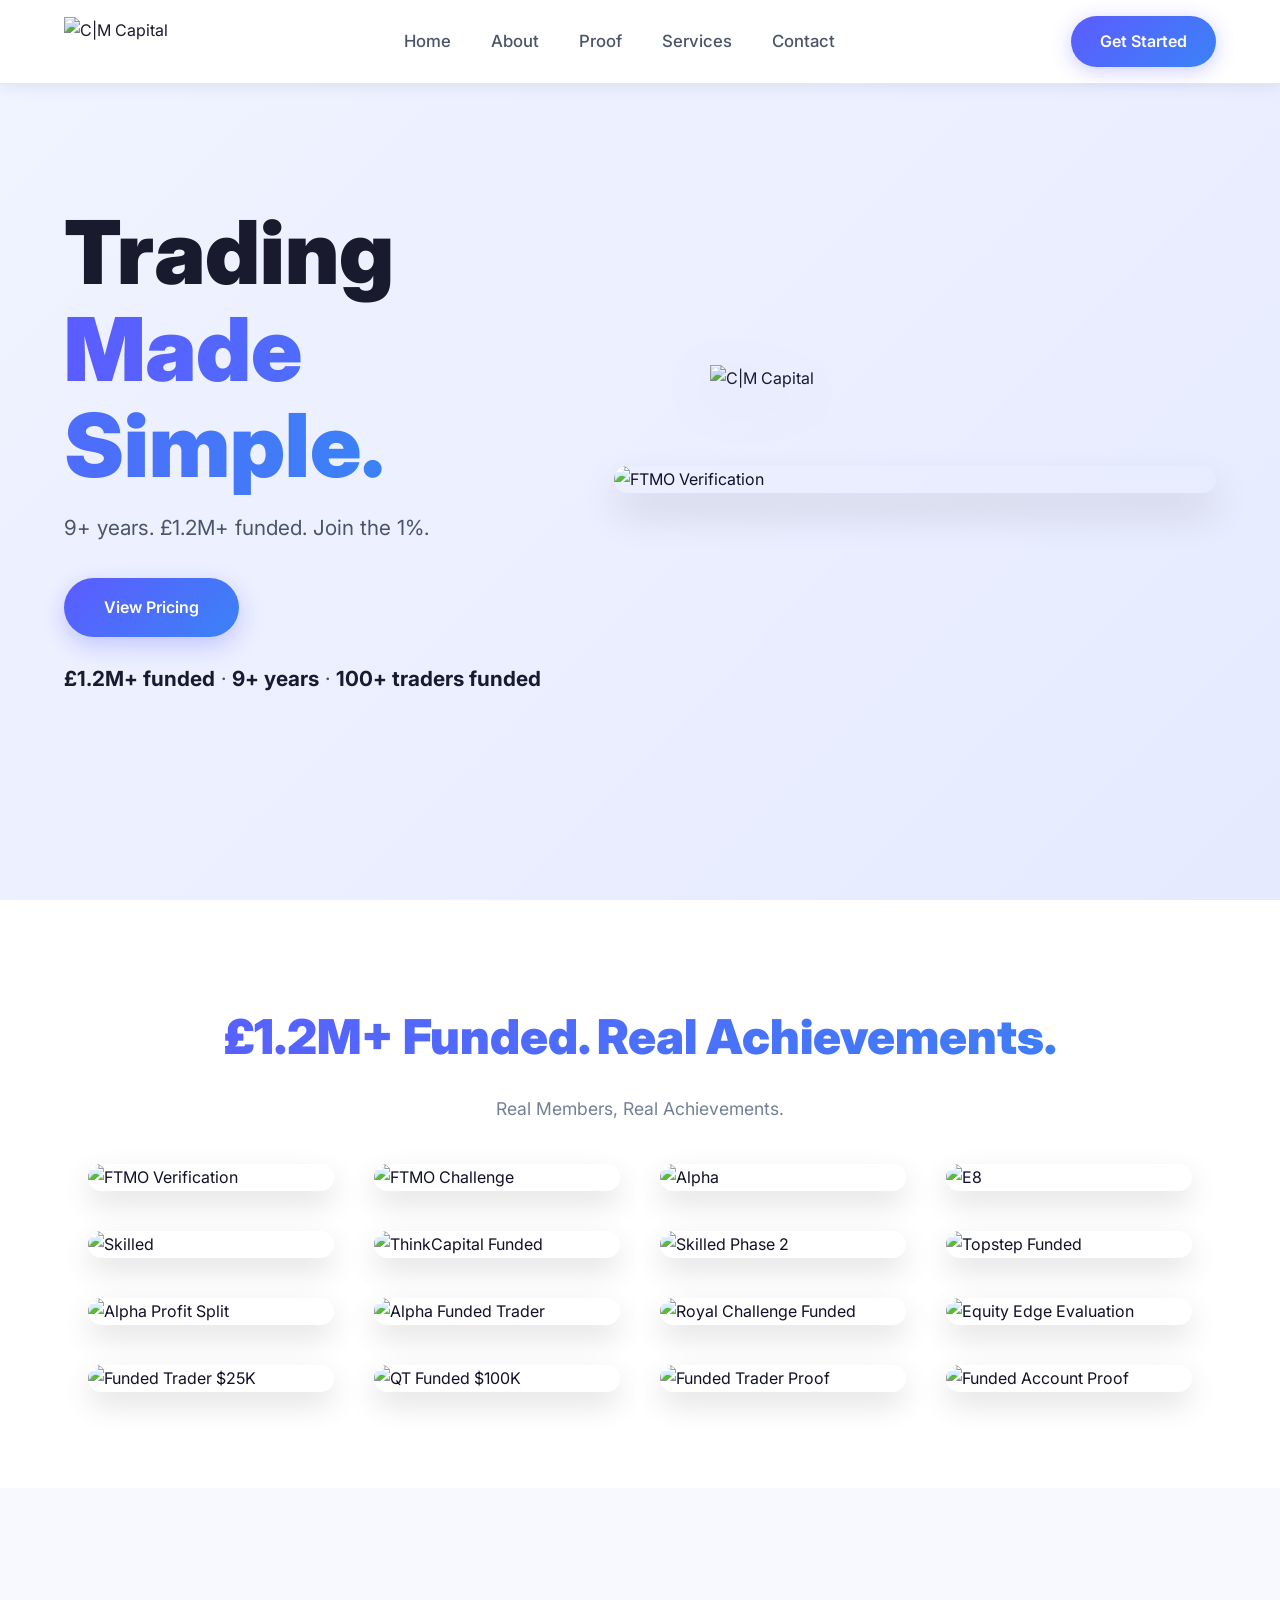
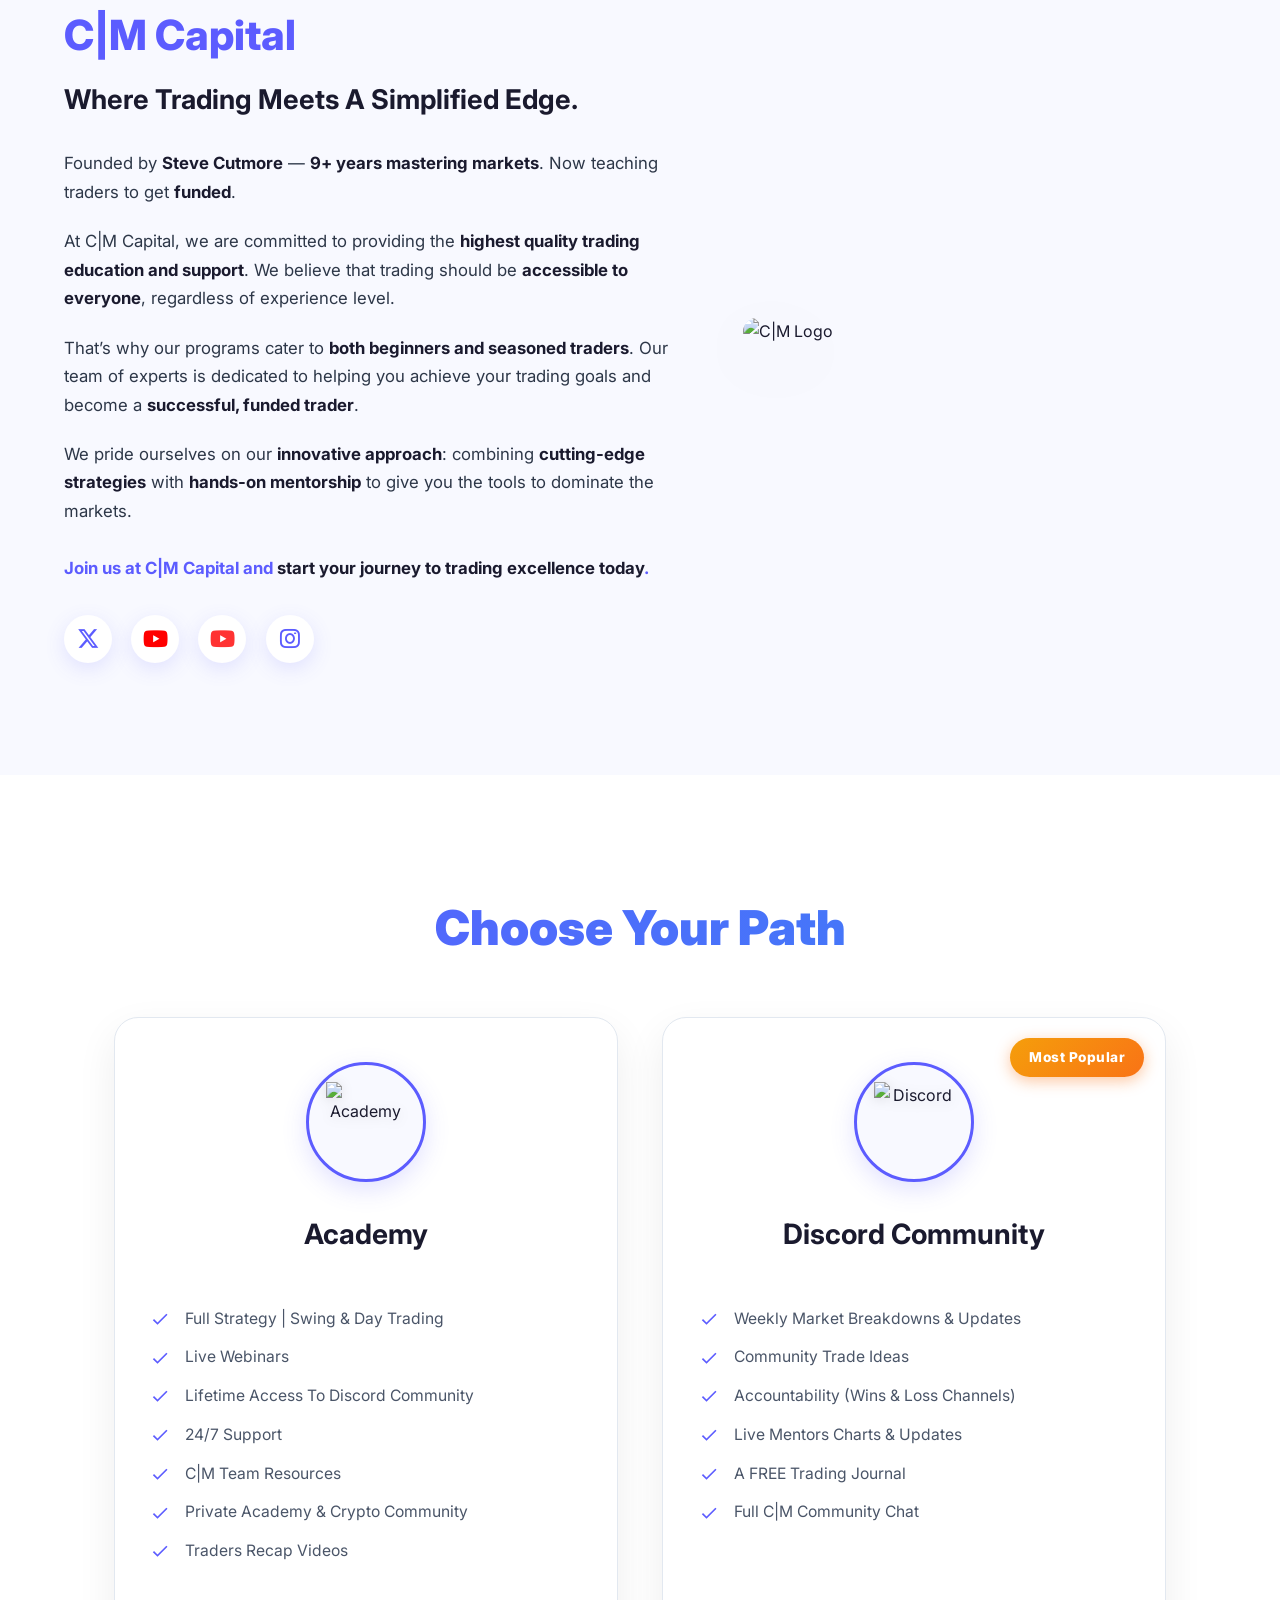
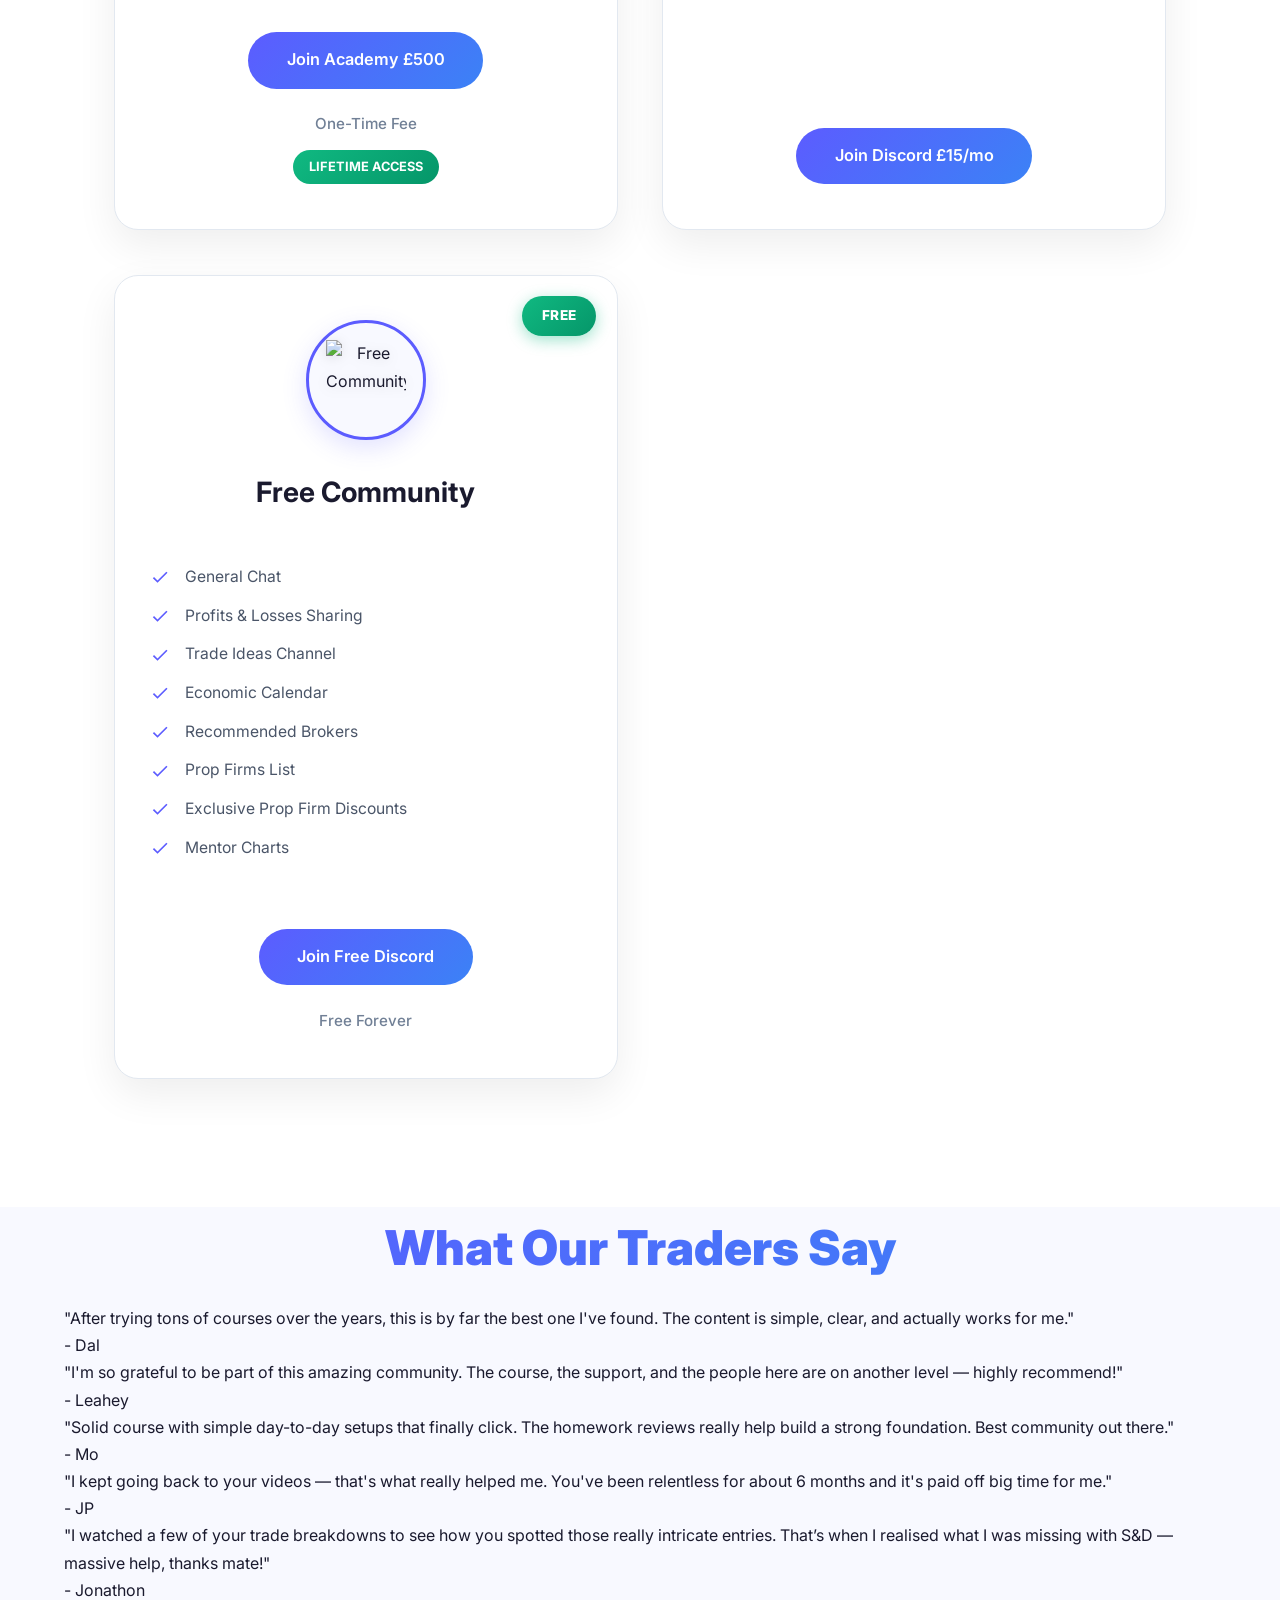
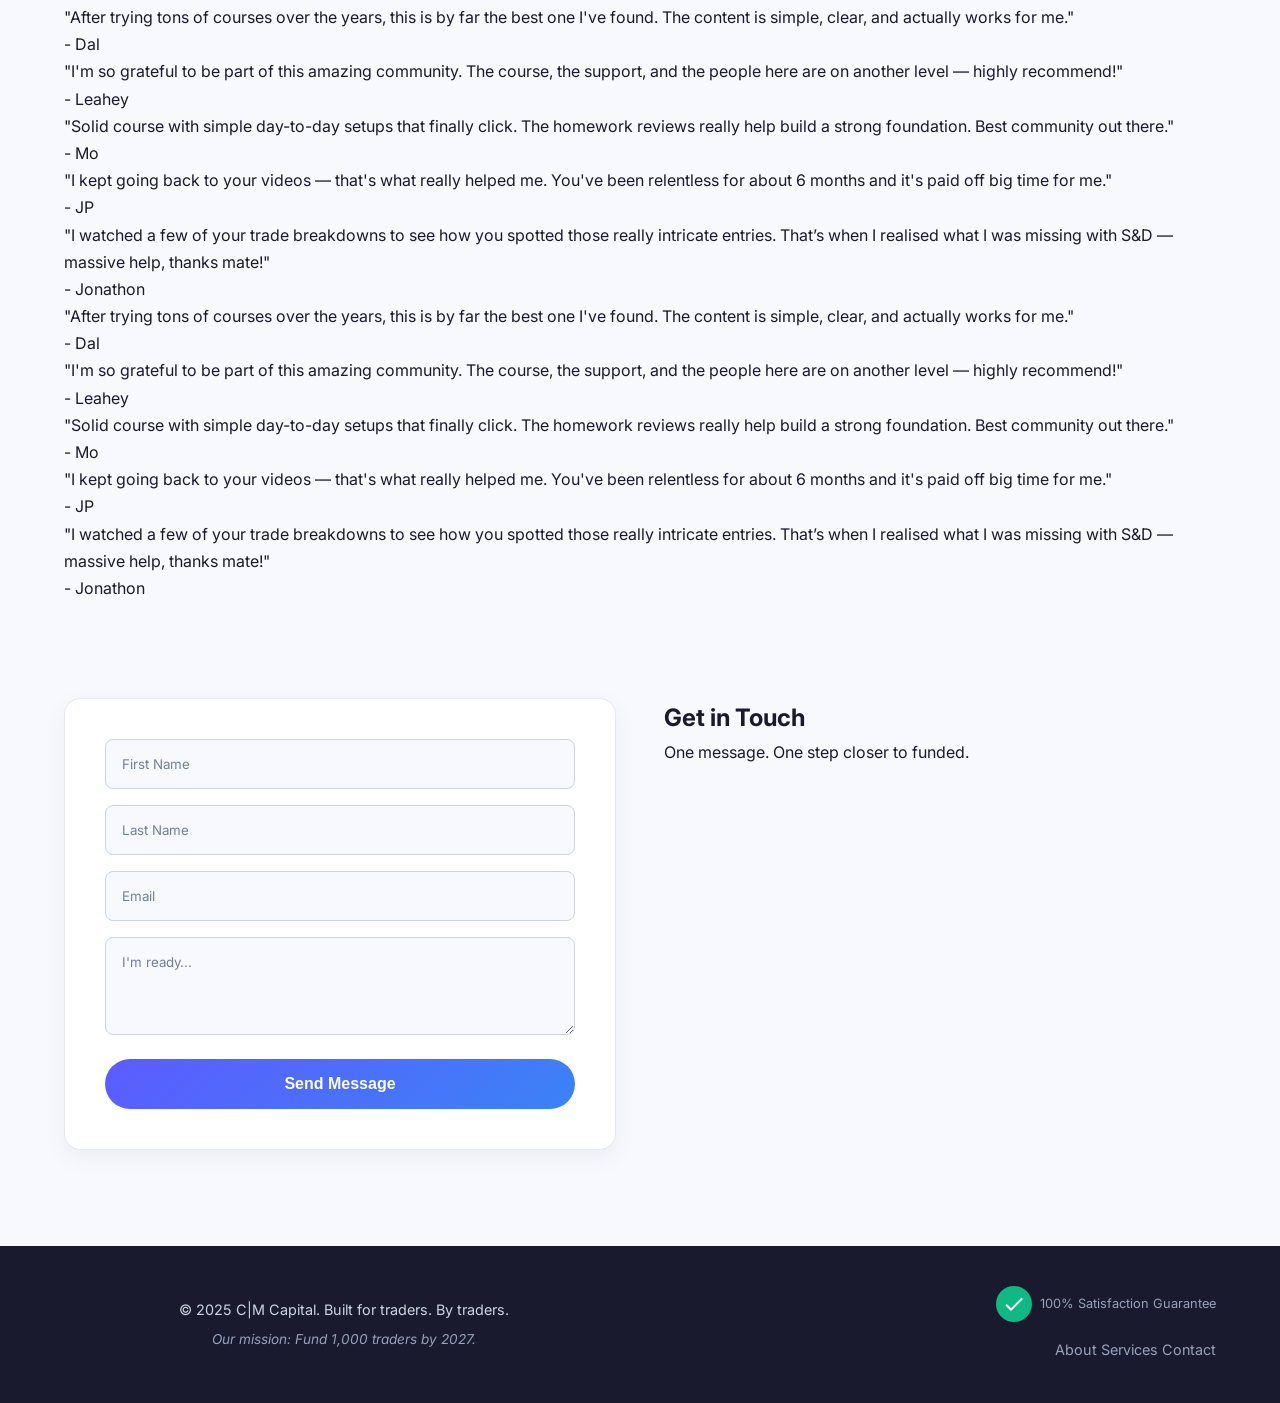
==== index.html @ 1adde572 "Refactor HTML comments and structure" ====
<!DOCTYPE html>
<html lang="en">
<head>
  <meta charset="UTF-8" />
  <meta name="viewport" content="width=device-width, initial-scale=1.0"/>
  <title>C|M Capital - Trading Made Simple</title>
  <meta name="description" content="£1.2M+ funded. 9+ years mastery. Join the 1%." />
  <!-- Open Graph -->
  <meta property="og:title" content="C|M Capital - Trading Made Simple" />
  <meta property="og:description" content="Live mentorship. Funded accounts. Real results." />
  <meta property="og:image" content="https://static.wixstatic.com/media/12b4e4_751fdc05f7714161b93ce2700e6ad4f7~mv2.png" />
  <meta property="og:url" content="https://cmcapital.co" />
  <!-- Favicon -->
  <link rel="icon" href="https://static.wixstatic.com/media/12b4e4_d2273b99836642ce99d73f5ccbe21df5~mv2.png" />
  <!-- Fonts -->
  <link href="https://fonts.googleapis.com/css2?family=Inter:wght@300;400;500;600;700;800;900&display=swap" rel="stylesheet">
  <!-- Font Awesome -->
  <link rel="stylesheet" href="https://cdnjs.cloudflare.com/ajax/libs/font-awesome/6.5.0/css/all.min.css" crossorigin="anonymous" referrerpolicy="no-referrer" />
  <!-- Lightbox -->
  <link href="https://cdnjs.cloudflare.com/ajax/libs/lightbox2/2.11.4/css/lightbox.min.css" rel="stylesheet">
  <!-- CSS -->
  <link rel="stylesheet" href="style.css">
  <!-- jQuery for Lightbox -->
  <script src="https://cdnjs.cloudflare.com/ajax/libs/jquery/3.7.1/jquery.min.js"></script>
</head>
<body>

  <!-- NAVBAR -->
  <nav class="navbar">
    <div class="container nav-content">
      <div class="logo">
        <img src="https://static.wixstatic.com/media/12b4e4_d2273b99836642ce99d73f5ccbe21df5~mv2.png" alt="C|M Capital" class="logo-img">
      </div>
      <ul class="nav-links">
        <li><a href="#hero">Home</a></li>
        <li><a href="#about">About</a></li>
        <li><a href="#proof">Proof</a></li>
        <li><a href="#services">Services</a></li>
        <li><a href="#contact">Contact</a></li>
      </ul>
      <a href="#services" class="nav-btn">Get Started</a>
    </div>
  </nav>

  <!-- HERO -->
  <section id="hero" class="hero">
    <div class="container hero-grid">
      <div class="hero-left">
        <h1>Trading <span class="gradient-text">Made Simple.</span></h1>
        <p>9+ years. £1.2M+ funded. Join the 1%.</p>
        <a href="#services" class="btn-primary">View Pricing</a>
        <div class="hero-trust">
          <p><strong>£1.2M+ funded</strong> · <strong>9+ years</strong> · <strong>100+ traders funded</strong></p>
        </div>
      </div>
      <div class="hero-right">
        <div class="hero-cert">
          <img src="https://static.wixstatic.com/media/12b4e4_e1417896304c4956a970305b742f949b~mv2.jpg" alt="FTMO Verification">
        </div>
        <div class="hero-logo">
          <img src="https://static.wixstatic.com/media/12b4e4_44670c0340fc4a799f0ab789c70c0625~mv2.png" alt="C|M Capital">
        </div>
      </div>
    </div>
  </section>

  <!-- PROOF -->
  <section id="proof" class="proof">
    <div class="container">
      <h2 class="section-title">£1.2M+ Funded. Real Achievements.</h2>
      <p class="proof-subtitle">Real Members, Real Achievements.</p>
      <div class="certificates-grid">
        <div class="cert-card" data-lightbox="proof">
          <img src="https://static.wixstatic.com/media/12b4e4_e1417896304c4956a970305b742f949b~mv2.jpg" alt="FTMO Verification">
          <div class="cert-glow"></div>
        </div>
        <div class="cert-card" data-lightbox="proof">
          <img src="https://static.wixstatic.com/media/12b4e4_af89cdf33e094489925b03c1c34840d3~mv2.jpg" alt="FTMO Challenge">
          <div class="cert-glow"></div>
        </div>
        <div class="cert-card" data-lightbox="proof">
          <img src="https://static.wixstatic.com/media/12b4e4_b491c14f92e9499aa1f7ddf13540d034~mv2.png" alt="Alpha">
          <div class="cert-glow"></div>
        </div>
        <div class="cert-card" data-lightbox="proof">
          <img src="https://static.wixstatic.com/media/12b4e4_dbfcf0c37f68417fbc602f39824dcedd~mv2.png" alt="E8">
          <div class="cert-glow"></div>
        </div>
        <div class="cert-card" data-lightbox="proof">
          <img src="https://static.wixstatic.com/media/12b4e4_911b5778fcf64243b6e887a0fd3acbe9~mv2.jpg" alt="Skilled">
          <div class="cert-glow"></div>
        </div>
        <div class="cert-card" data-lightbox="proof">
          <img src="https://static.wixstatic.com/media/12b4e4_2cb5f54d4d69474cb97d117338f6e626~mv2.jpg" alt="ThinkCapital Funded">
          <div class="cert-glow"></div>
        </div>
        <div class="cert-card" data-lightbox="proof">
          <img src="https://static.wixstatic.com/media/12b4e4_65e0b459e53a41cd99a634537b96ced6~mv2.png" alt="Skilled Phase 2">
          <div class="cert-glow"></div>
        </div>
        <div class="cert-card" data-lightbox="proof">
          <img src="https://static.wixstatic.com/media/12b4e4_06692466dd7548918edb45f351cd4873~mv2.jpg" alt="Topstep Funded">
          <div class="cert-glow"></div>
        </div>
        <div class="cert-card" data-lightbox="proof">
          <img src="https://static.wixstatic.com/media/12b4e4_3f2abed88b6144588541aa51b0d57181~mv2.jpg" alt="Alpha Profit Split">
          <div class="cert-glow"></div>
        </div>
        <div class="cert-card" data-lightbox="proof">
          <img src="https://static.wixstatic.com/media/12b4e4_bcabf772ca8643dc823edd0024297e35~mv2.jpg" alt="Alpha Funded Trader">
          <div class="cert-glow"></div>
        </div>
        <div class="cert-card" data-lightbox="proof">
          <img src="https://static.wixstatic.com/media/12b4e4_582b4f75664f4051b3f0eda8b9ce3d25~mv2.jpg" alt="Royal Challenge Funded">
          <div class="cert-glow"></div>
        </div>
        <div class="cert-card" data-lightbox="proof">
          <img src="https://static.wixstatic.com/media/12b4e4_2be69b20c9bc46779ba161b82480376c~mv2.jpg" alt="Equity Edge Evaluation">
          <div class="cert-glow"></div>
        </div>
        <div class="cert-card" data-lightbox="proof">
          <img src="https://static.wixstatic.com/media/12b4e4_3b68e37e5990472d8f9543b2bd538611~mv2.jpg" alt="Funded Trader $25K">
          <div class="cert-glow"></div>
        </div>
        <div class="cert-card" data-lightbox="proof">
          <img src="https://static.wixstatic.com/media/12b4e4_d21b482038c84461b9a18f4f8c573eab~mv2.png" alt="QT Funded $100K">
          <div class="cert-glow"></div>
        </div>
        <div class="cert-card" data-lightbox="proof">
          <img src="https://static.wixstatic.com/media/12b4e4_6346a190fcfa47949b066a9511353f56~mv2.jpg" alt="Funded Trader Proof">
          <div class="cert-glow"></div>
        </div>
        <div class="cert-card" data-lightbox="proof">
          <img src="https://static.wixstatic.com/media/12b4e4_2991ce1c50b240f79df9163320932eb6~mv2.jpg" alt="Funded Account Proof">
          <div class="cert-glow"></div>
        </div>
      </div>
    </div>
  </section>

  <!-- ABOUT -->
  <section id="about" class="about">
    <div class="container about-grid">
      <div class="about-text">
        <h3>C|M Capital</h3>
        <h4>Where Trading Meets A Simplified Edge.</h4>
        <p>Founded by <strong>Steve Cutmore</strong> — <strong>9+ years mastering markets</strong>. Now teaching traders to get <strong>funded</strong>.</p>
        <p>At C|M Capital, we are committed to providing the <strong>highest quality trading education and support</strong>. We believe that trading should be <strong>accessible to everyone</strong>, regardless of experience level.</p>
        <p>That’s why our programs cater to <strong>both beginners and seasoned traders</strong>. Our team of experts is dedicated to helping you achieve your trading goals and become a <strong>successful, funded trader</strong>.</p>
        <p>We pride ourselves on our <strong>innovative approach</strong>: combining <strong>cutting-edge strategies</strong> with <strong>hands-on mentorship</strong> to give you the tools to dominate the markets.</p>
        <p class="about-cta">Join us at C|M Capital and <strong>start your journey to trading excellence today</strong>.</p>
        <div class="social-icons">
          <a href="https://x.com/LordCutmore" target="_blank" aria-label="X (Twitter)" class="social-link">
            <i class="fab fa-x-twitter"></i>
          </a>
          <a href="https://www.youtube.com/@CMCapitalSteve" target="_blank" aria-label="YouTube - C|M Capital" class="social-link">
            <i class="fab fa-youtube"></i>
          </a>
          <a href="https://www.youtube.com/@SteveCutmore" target="_blank" aria-label="YouTube - Steve Cutmore" class="social-link">
            <i class="fab fa-youtube"></i>
          </a>
          <a href="https://www.instagram.com/cm_capital1/" target="_blank" aria-label="Instagram" class="social-link">
            <i class="fab fa-instagram"></i>
          </a>
        </div>
      </div>
      <div class="about-img">
        <img src="https://static.wixstatic.com/media/12b4e4_751fdc05f7714161b93ce2700e6ad4f7~mv2.png" alt="C|M Logo">
      </div>
    </div>
  </section>

  <!-- SERVICES -->
  <section id="services" class="services">
    <div class="container">
      <h2 class="section-title">Choose Your Path</h2>
      <div class="services-grid">

        <!-- ACADEMY -->
        <div class="service-card">
          <div class="card-icon-circle">
            <img src="https://static.wixstatic.com/media/12b4e4_d2369c2d73ae47ee8c82baf05413bcec~mv2.jpg" alt="Academy" class="card-icon-img">
          </div>
          <h3>Academy</h3>
          <ul class="service-list">
            <li>Full Strategy | Swing & Day Trading</li>
            <li>Live Webinars</li>
            <li>Lifetime Access To Discord Community</li>
            <li>24/7 Support</li>
            <li>C|M Team Resources</li>
            <li>Private Academy & Crypto Community</li>
            <li>Traders Recap Videos</li>
          </ul>
          <a href="https://whop.com/checkout/1wsZYxfIgPrjokoErn-uOrv-uCW8-36NF-6nrLn2j141j3/" class="btn-card" target="_blank">Join Academy £500</a>
          <div class="price-box">
            <p class="price-sub">One-Time Fee</p>
          </div>
          <span class="lifetime-badge">LIFETIME ACCESS</span>
        </div>

        <!-- PAID DISCORD -->
        <div class="service-card best-seller">
          <div class="card-icon-circle">
            <img src="https://static.wixstatic.com/media/12b4e4_b20c8b9b5b5c4fd4a138de349d25d3da~mv2.png" alt="Discord" class="card-icon-img">
          </div>
          <span class="badge">Most Popular</span>
          <h3>Discord Community</h3>
          <ul class="service-list">
            <li>Weekly Market Breakdowns & Updates</li>
            <li>Community Trade Ideas</li>
            <li>Accountability (Wins & Loss Channels)</li>
            <li>Live Mentors Charts & Updates</li>
            <li>A FREE Trading Journal</li>
            <li>Full C|M Community Chat</li>
          </ul>
          <a href="https://whop.com/checkout/43GmjGqvayAFPvfwd3-3GAn-VuZX-NSmD-OVthFl03P5vk/" class="btn-card" target="_blank">Join Discord £15/mo</a>
        </div>

        <!-- FREE COMMUNITY -->
        <div class="service-card">
          <span class="badge" style="background: linear-gradient(135deg, #10b981, #059669); box-shadow: 0 4px 15px rgba(16, 185, 129, 0.4);">FREE</span>
          <div class="card-icon-circle">
            <img src="https://static.wixstatic.com/media/12b4e4_b20c8b9b5b5c4fd4a138de349d25d3da~mv2.png" alt="Free Community" class="card-icon-img">
          </div>
          <h3>Free Community</h3>
          <ul class="service-list">
            <li>General Chat</li>
            <li>Profits & Losses Sharing</li>
            <li>Trade Ideas Channel</li>
            <li>Economic Calendar</li>
            <li>Recommended Brokers</li>
            <li>Prop Firms List</li>
            <li>Exclusive Prop Firm Discounts</li>
            <li>Mentor Charts</li>
          </ul>
          <a href="https://whop.com/c-m-capital/c-m-free-community-discord/" class="btn-card" target="_blank">Join Free Discord</a>
          <div class="price-box">
            <p class="price-sub">Free Forever</p>
          </div>
        </div>

      </div>
    </div>
  </section>

  <!-- REVIEWS SLIDER -->
  <section id="reviews" class="reviews">
    <div class="container">
      <h2 class="section-title">What Our Traders Say</h2>
      <div class="reviews-slider">

        <!-- Review 1 - Dal -->
        <div class="review-card">
          <div class="review-text">
            "After trying tons of courses over the years, this is by far the best one I've found. The content is simple, clear, and actually works for me."
          </div>
          <div class="review-author">- Dal</div>
        </div>
        <!-- Review 2 - Leahey -->
        <div class="review-card">
          <div class="review-text">
            "I'm so grateful to be part of this amazing community. The course, the support, and the people here are on another level — highly recommend!"
          </div>
          <div class="review-author">- Leahey</div>
        </div>
        <!-- Review 3 - Mo -->
        <div class="review-card">
          <div class="review-text">
            "Solid course with simple day-to-day setups that finally click. The homework reviews really help build a strong foundation. Best community out there."
          </div>
          <div class="review-author">- Mo</div>
        </div>

        <!-- Review 4 - JP -->
        <div class="review-card">
          <div class="review-text">
            "I kept going back to your videos — that's what really helped me. You've been relentless for about 6 months and it's paid off big time for me."
          </div>
          <div class="review-author">- JP</div>
        </div>

        <!-- Review 5 - Jonathon -->
        <div class="review-card">
          <div class="review-text">
            "I watched a few of your trade breakdowns to see how you spotted those really intricate entries. That’s when I realised what I was missing with S&D — massive help, thanks mate!"
          </div>
          <div class="review-author">- Jonathon</div>
        </div>

        <!-- === Duplicates (3 full sets for seamless loop) === -->

        <!-- Set 2 -->
        <div class="review-card">
          <div class="review-text">
            "After trying tons of courses over the years, this is by far the best one I've found. The content is simple, clear, and actually works for me."
          </div>
          <div class="review-author">- Dal</div>
        </div>
        <div class="review-card">
          <div class="review-text">
            "I'm so grateful to be part of this amazing community. The course, the support, and the people here are on another level — highly recommend!"
          </div>
          <div class="review-author">- Leahey</div>
        </div>
        <div class="review-card">
          <div class="review-text">
            "Solid course with simple day-to-day setups that finally click. The homework reviews really help build a strong foundation. Best community out there."
          </div>
          <div class="review-author">- Mo</div>
        </div>
        <div class="review-card">
          <div class="review-text">
            "I kept going back to your videos — that's what really helped me. You've been relentless for about 6 months and it's paid off big time for me."
          </div>
          <div class="review-author">- JP</div>
        </div>
        <div class="review-card">
          <div class="review-text">
            "I watched a few of your trade breakdowns to see how you spotted those really intricate entries. That’s when I realised what I was missing with S&D — massive help, thanks mate!"
          </div>
          <div class="review-author">- Jonathon</div>
        </div>

        <!-- Set 3 -->
        <div class="review-card">
          <div class="review-text">
            "After trying tons of courses over the years, this is by far the best one I've found. The content is simple, clear, and actually works for me."
          </div>
          <div class="review-author">- Dal</div>
        </div>
        <div class="review-card">
          <div class="review-text">
            "I'm so grateful to be part of this amazing community. The course, the support, and the people here are on another level — highly recommend!"
          </div>
          <div class="review-author">- Leahey</div>
        </div>
        <div class="review-card">
          <div class="review-text">
            "Solid course with simple day-to-day setups that finally click. The homework reviews really help build a strong foundation. Best community out there."
          </div>
          <div class="review-author">- Mo</div>
        </div>
        <div class="review-card">
          <div class="review-text">
            "I kept going back to your videos — that's what really helped me. You've been relentless for about 6 months and it's paid off big time for me."
          </div>
          <div class="review-author">- JP</div>
        </div>
        <div class="review-card">
          <div class="review-text">
            "I watched a few of your trade breakdowns to see how you spotted those really intricate entries. That’s when I realised what I was missing with S&D — massive help, thanks mate!"
          </div>
          <div class="review-author">- Jonathon</div>
        </div>

      </div>
    </div>
  </section>

  <!-- CONTACT -->
  <section id="contact" class="contact">
    <div class="container contact-grid">
      <form class="contact-form" action="https://formspree.io/f/mgvpndok" method="POST">
        <input type="text" name="first_name" placeholder="First Name" required>
        <input type="text" name="last_name" placeholder="Last Name" required>
        <input type="email" name="email" placeholder="Email" required>
        <input type="hidden" name="_subject" value="New Contact Form Submission">
        <input type="hidden" name="_next" value="#contact">
        <textarea name="message" rows="4" placeholder="I'm ready..." required></textarea>
        <button type="submit" class="btn-submit">Send Message</button>
      </form>
      <div class="form-success" id="form-success" style="display: none;">
        <p>Message Sent! We’ll reply within 24 hours.</p>
      </div>
      <div class="contact-text">
        <h2>Get in Touch</h2>
        <p>One message. One step closer to funded.</p>
      </div>
    </div>
  </section>

  <footer>
    <div class="container footer-grid">
      <div class="footer-left">
        <p>© 2025 C|M Capital. Built for traders. By traders.</p>
        <p class="mission">Our mission: Fund 1,000 traders by 2027.</p>
      </div>
      <div class="footer-right">
        <div class="trust-seal">
          <svg width="36" height="36" viewBox="0 0 24 24" fill="none" xmlns="http://www.w3.org/2000/svg" style="border-radius:50%; background:#10b981; padding:6px;">
            <path d="M9 16.17L4.83 12l-1.42 1.41L9 19 21 7l-1.41-1.41z" fill="white"/>
          </svg>
          <span>100% Satisfaction Guarantee</span>
        </div>
        <div class="footer-links">
          <a href="#about">About</a>
          <a href="#services">Services</a>
          <a href="#contact">Contact</a>
        </div>
      </div>
    </div>
  </footer>

  <!-- JS -->
  <script src="https://cdnjs.cloudflare.com/ajax/libs/lightbox2/2.11.4/js/lightbox.min.js"></script>
  <script src="script.js"></script>
</body>
</html>
---- style.css ----
/* === RESET & BASE === */
*, *::before, *::after { margin: 0; padding: 0; box-sizing: border-box; }
body {
  font-family: 'Inter', sans-serif;
  background: #f8f9ff;
  color: #1a1a2e;
  line-height: 1.7;
  overflow-x: hidden;
}
img { max-width: 100%; display: block; }
a { text-decoration: none; }
.container { max-width: 1200px; margin: 0 auto; padding: 0 1.5rem; }
/* === NAVBAR === */
.navbar {
  position: fixed;
  top: 0; left: 0; right: 0;
  background: white;
  z-index: 1000;
  padding: 1rem 0;
  box-shadow: 0 2px 15px rgba(0,0,0,0.08);
  border-bottom: 1px solid #e2e8f0;
}
.nav-content {
  display: flex; align-items: center; justify-content: space-between;
}
.logo-img { height: 50px; }
.nav-links {
  display: flex; gap: 2.5rem; list-style: none;
}
.nav-links a {
  color: #4a5568; font-weight: 500; font-size: 1.05rem;
  position: relative; transition: color 0.3s;
}
.nav-links a::after {
  content: ''; position: absolute; bottom: -6px; left: 0;
  width: 0; height: 2px; background: #5c5cff; transition: width 0.3s;
}
.nav-links a:hover { color: #5c5cff; }
.nav-links a:hover::after { width: 100%; }
.nav-btn {
  background: linear-gradient(135deg, #5c5cff, #3b82f6);
  color: white; padding: 0.75rem 1.8rem;
  border-radius: 50px; font-weight: 600; font-size: 1rem;
  transition: all 0.3s; box-shadow: 0 4px 20px rgba(92, 92, 255, 0.3);
}
.nav-btn:hover { transform: translateY(-2px); box-shadow: 0 8px 25px rgba(92, 92, 255, 0.5); }
/* === HERO === */
.hero {
  padding: 8rem 0 6rem;
  background: linear-gradient(135deg, #f0f4ff 0%, #e6eaff 100%);
  min-height: 100vh;
  display: flex; align-items: center;
}
.hero-grid {
  display: grid; grid-template-columns: 1fr 1.2fr; gap: 3rem; align-items: center;
}
.hero-left h1 {
  font-size: clamp(3.2rem, 8vw, 5.5rem); font-weight: 900;
  line-height: 1.1; margin-bottom: 1rem;
}
.gradient-text {
  background: linear-gradient(90deg, #5c5cff, #3b82f6);
  -webkit-background-clip: text; -webkit-text-fill-color: transparent;
}
.hero-left p {
  font-size: 1.3rem; margin-bottom: 2rem; color: #4a5568;
}
.btn-primary {
  background: linear-gradient(135deg, #5c5cff, #3b82f6);
  color: white; padding: 1rem 2.5rem;
  border-radius: 50px; font-weight: 600; display: inline-block;
  box-shadow: 0 8px 25px rgba(92, 92, 255, 0.3);
  transition: all 0.3s;
}
.btn-primary:hover { transform: translateY(-3px); box-shadow: 0 12px 30px rgba(92, 92, 255, 0.5); }
.hero-trust {
  margin-top: 1.5rem;
  font-size: 1.05rem;
  color: #4a5568;
}
.hero-trust strong {
  color: #1a1a2e;
  font-weight: 700;
}
.hero-cert {
  position: relative;
  border-radius: 16px; overflow: hidden;
  box-shadow: 0 20px 40px rgba(0,0,0,0.12);
}
.hero-cert img {
  filter: brightness(1.05) contrast(1.1);
}
.hero-logo {
  margin-top: -8rem; margin-left: 6rem;
  filter: drop-shadow(0 15px 30px rgba(0,0,0,0.15));
}
/* === PROOF — FULL CERTIFICATES, NO BORDERS, NO CROPPING === */
.proof {
  padding: 6rem 0;
  background: #ffffff;
}
.section-title {
  font-size: 3rem; font-weight: 900; text-align: center; margin-bottom: 1rem;
  background: linear-gradient(90deg, #5c5cff, #3b82f6);
  -webkit-background-clip: text; -webkit-text-fill-color: transparent;
}
.proof-subtitle {
  text-align: center; margin-bottom: 2.5rem; color: #718096; font-size: 1.1rem;
}
.certificates-grid {
  display: grid;
  grid-template-columns: repeat(auto-fit, minmax(260px, 1fr));
  gap: 2.5rem;
  max-width: 1300px;
  margin: 0 auto;
  padding: 0 1.5rem;
}
.cert-card {
  position: relative;
  overflow: visible;
  transition: transform 0.4s ease;
  border-radius: 0;
  box-shadow: none;
  background: transparent;
  padding: 0;
}
.cert-card img {
  width: 100%;
  height: auto;
  object-fit: contain;
  filter: brightness(1.05) contrast(1.1);
  border-radius: 16px;
  transition: transform 0.4s ease;
  box-shadow: 0 12px 30px rgba(0,0,0,0.12);
}
.cert-glow {
  position: absolute;
  inset: -10px;
  background: radial-gradient(circle at 30% 30%, rgba(92, 92, 255, 0.12), transparent 70%);
  pointer-events: none;
  border-radius: 16px;
  z-index: -1;
  opacity: 0;
  transition: opacity 0.3s;
}
.cert-card:hover .cert-glow {
  opacity: 1;
}
.cert-card:hover img {
  transform: scale(1.06);
}
.cert-card:hover {
  transform: translateY(-6px);
}
/* === ABOUT === */
.about {
  padding: 7rem 0;
  background: #f8f9ff;
}
.about-grid {
  display: grid;
  grid-template-columns: 1.3fr 1fr;
  gap: 4rem;
  align-items: center;
}
.about-text h3 {
  font-size: 2.6rem;
  margin-bottom: 0.4rem;
  color: #5c5cff;
  font-weight: 800;
}
.about-text h4 {
  font-size: 1.7rem;
  color: #1a1a2e;
  margin-bottom: 1.6rem;
  font-weight: 700;
}
.about-text p {
  margin-bottom: 1.3rem;
  color: #2d3748;
  font-size: 1.05rem;
  line-height: 1.7;
}
.about-text p strong {
  color: #1a1a2e;
}
.about-cta {
  font-weight: 700;
  font-size: 1.15rem;
  color: #5c5cff !important;
  margin: 1.8rem 0 2rem;
}
.about-img img {
  filter: drop-shadow(0 20px 40px rgba(0,0,0,0.12));
  border-radius: 20px;
}
/* === SOCIAL ICONS === */
.social-icons {
  display: flex;
  gap: 1.2rem;
  margin-top: 2rem;
  justify-content: flex-start;
  flex-wrap: wrap;
}
.social-link {
  width: 48px;
  height: 48px;
  background: white;
  border-radius: 50%;
  display: flex;
  align-items: center;
  justify-content: center;
  font-size: 1.4rem;
  color: #5c5cff;
  box-shadow: 0 6px 20px rgba(92, 92, 255, 0.15);
  transition: all 0.3s ease;
}
.social-link:hover {
  transform: translateY(-4px);
  box-shadow: 0 12px 25px rgba(92, 92, 255, 0.25);
  background: #5c5cff;
  color: white !important;
}
.social-link i {
  pointer-events: none;
}
.social-link[aria-label*="C|M Capital"] {
  color: #ff0000;
}
.social-link[aria-label*="Steve Cutmore"] {
  color: #ff3333;
}
.social-link[aria-label*="C|M Capital"]:hover,
.social-link[aria-label*="Steve Cutmore"]:hover {
  background: #ff0000;
  color: white;
}
/* === SERVICES === */
.services {
  padding: 7rem 0 8rem;
  background: #ffffff;
  text-align: center;
}
.services .section-title {
  font-size: 3rem;
  font-weight: 900;
  margin-bottom: 3rem;
  background: linear-gradient(90deg, #5c5cff, #3b82f6);
  -webkit-background-clip: text;
  -webkit-text-fill-color: transparent;
}
.services-grid {
  display: grid;
  grid-template-columns: repeat(auto-fit, minmax(340px, 1fr));
  gap: 2.8rem;
  max-width: 1100px;
  margin: 0 auto;
  padding: 0 1.5rem;
}
.service-card {
  background: white;
  padding: 2.8rem 2.2rem;
  border-radius: 24px;
  box-shadow: 0 15px 40px rgba(0,0,0,0.07);
  transition: all 0.4s ease;
  border: 1px solid #e2e8f0;
  position: relative;
  display: flex;
  flex-direction: column;
  justify-content: space-between;
}
.service-card:hover {
  transform: translateY(-12px);
  box-shadow: 0 25px 60px rgba(92, 92, 255, 0.18);
  border-color: #5c5cff;
}
/* === BIGGER ICONS === */
.card-icon-circle {
  width: 120px;
  height: 120px;
  background: #f8f9ff;
  border-radius: 50%;
  display: flex;
  align-items: center;
  justify-content: center;
  margin: 0 auto 1.8rem;
  box-shadow: 0 8px 25px rgba(92, 92, 255, 0.18);
  border: 3px solid #5c5cff;
}
.card-icon-img {
  width: 80px;
  height: 80px;
  object-fit: contain;
  filter: drop-shadow(0 2px 6px rgba(0,0,0,0.1));
}
.service-card h3 {
  font-size: 1.75rem;
  margin: 0 0 1.4rem;
  color: #1a1a2e;
  font-weight: 700;
}
.service-list {
  list-style: none;
  text-align: left;
  margin: 1.6rem 0;
  padding: 0;
  flex-grow: 1;
}
.service-list li {
  font-size: 0.98rem;
  color: #4a5568;
  margin-bottom: 0.9rem;
  padding-left: 2.2rem;
  position: relative;
  line-height: 1.55;
}
.service-list li::before {
  content: '';
  position: absolute;
  left: 0;
  top: 0.15rem;
  width: 20px;
  height: 20px;
  background: url("data:image/svg+xml,%3Csvg xmlns='http://www.w3.org/2000/svg' viewBox='0 0 24 24' fill='%235c5cff'%3E%3Cpath d='M9 16.17L4.83 12l-1.42 1.41L9 19 21 7l-1.41-1.41z'/%3E%3C/svg%3E") no-repeat center;
  background-size: contain;
}
.btn-card {
  background: linear-gradient(135deg, #5c5cff, #3b82f6);
  color: white;
  padding: 0.9rem 2.4rem;
  border-radius: 50px;
  font-weight: 600;
  display: inline-block;
  margin: 1.8rem auto 0;
  transition: all 0.3s;
  font-size: 1.02rem;
  min-width: 200px;
}
.btn-card:hover {
  transform: translateY(-3px);
  box-shadow: 0 10px 25px rgba(92, 92, 255, 0.4);
}
.price-box {
  margin-top: 1.4rem;
  text-align: center;
}
.price-sub {
  font-size: 0.95rem;
  color: #718096;
  font-weight: 500;
}
.lifetime-badge {
  display: block;
  margin-top: 0.8rem;
  background: linear-gradient(135deg, #10b981, #059669);
  color: white;
  padding: 0.4rem 1rem;
  border-radius: 50px;
  font-size: 0.8rem;
  font-weight: 700;
  text-align: center;
  width: fit-content;
  margin-left: auto;
  margin-right: auto;
}
.badge {
  position: absolute;
  top: 1.3rem;
  right: 1.3rem;
  background: linear-gradient(135deg, #f59e0b, #f97316);
  color: white;
  padding: 0.5rem 1.2rem;
  border-radius: 50px;
  font-size: 0.85rem;
  font-weight: 800;
  letter-spacing: 0.5px;
  box-shadow: 0 4px 15px rgba(249, 115, 22, 0.4);
  animation: pulse 2s infinite;
}
@keyframes pulse {
  0% { transform: scale(1); }
  50% { transform: scale(1.05); }
  100% { transform: scale(1); }
}
/* === CONTACT === */
.contact {
  padding: 6rem 0; background: #f8f9ff;
}
.contact-grid {
  display: grid; grid-template-columns: 1fr 1fr; gap: 3rem;
}
.contact-form {
  background: white; padding: 2.5rem;
  border-radius: 16px; box-shadow: 0 8px 25px rgba(0,0,0,0.05);
  border: 1px solid #e2e8f0;
}
.contact-form input, .contact-form textarea {
  width: 100%; padding: 1rem; background: #f8f9ff;
  border: 1px solid #cbd5e0; border-radius: 8px;
  color: #1a1a2e; margin-bottom: 1rem;
  font-family: 'Inter', sans-serif;
}
.contact-form input::placeholder, .contact-form textarea::placeholder {
  color: #718096;
}
.btn-submit {
  width: 100%; background: linear-gradient(135deg, #5c5cff, #3b82f6);
  color: white; padding: 1rem; border: none; border-radius: 50px;
  font-weight: 600; cursor: pointer; transition: all 0.3s;
  font-size: 1rem;
}
.btn-submit:hover {
  background: linear-gradient(135deg, #3b82f6, #2563eb);
  transform: translateY(-2px);
}
.form-success {
  background: #10b981;
  color: white;
  padding: 1rem;
  border-radius: 12px;
  text-align: center;
  margin-top: 1rem;
  font-weight: 600;
  animation: fadeIn 0.5s;
}
@keyframes fadeIn {
  from { opacity: 0; transform: translateY(-10px); }
  to { opacity: 1; transform: translateY(0); }
}
/* === FOOTER === */
footer {
  background: #1a1a2e; color: #cbd5e1; text-align: center;
  padding: 2.5rem 1rem; font-size: 0.9rem;
}
.footer-grid {
  display: grid;
  grid-template-columns: 1fr 1fr;
  gap: 2rem;
  align-items: center;
}
.footer-left p { margin: 0.4rem 0; }
.mission {
  font-size: 0.85rem;
  color: #94a3b8;
  font-style: italic;
}
.footer-right {
  text-align: right;
}
.trust-seal {
  display: flex;
  align-items: center;
  gap: 0.5rem;
  margin-bottom: 1rem;
  justify-content: flex-end;
}
.trust-seal img {
  width: 36px;
  height: 36px;
  border-radius: 50%;
}
.trust-seal span {
  font-size: 0.8rem;
  color: #94a3b8;
}
.footer-links {
  justify-content: flex-end;
}
.footer-links a {
  color: #94a3b8;
  font-size: 0.9rem;
  transition: color 0.3s;
}
.footer-links a:hover {
  color: white;
}
/* === MOBILE === */
@media (max-width: 992px) {
  .hero-grid, .about-grid, .services-grid, .contact-grid { grid-template-columns: 1fr; }
  .nav-links { display: none; }
  .hero-cert, .hero-logo { transform: none; margin: 1rem 0; }
  .certificates-grid { grid-template-columns: repeat(auto-fit, minmax(140px, 1fr)); gap: 1.8rem; }
  .services-grid { grid-template-columns: 1fr; gap: 2.2rem; padding: 0 1rem; }
  .service-card { padding: 2.4rem 2rem; }
  .about-grid { gap: 2.5rem; }
  .about-text h3 { font-size: 2.2rem; }
  .about-text h4 { font-size: 1.5rem; }
  .footer-grid { grid-template-columns: 1fr; text-align: center; }
  .footer-right { text-align: center; }
  .trust-seal, .footer-links { justify-content: center; }
}
@media (min-width: 1200px) {
  .certificates-grid { grid-template-columns: repeat(4, 1fr); }
}
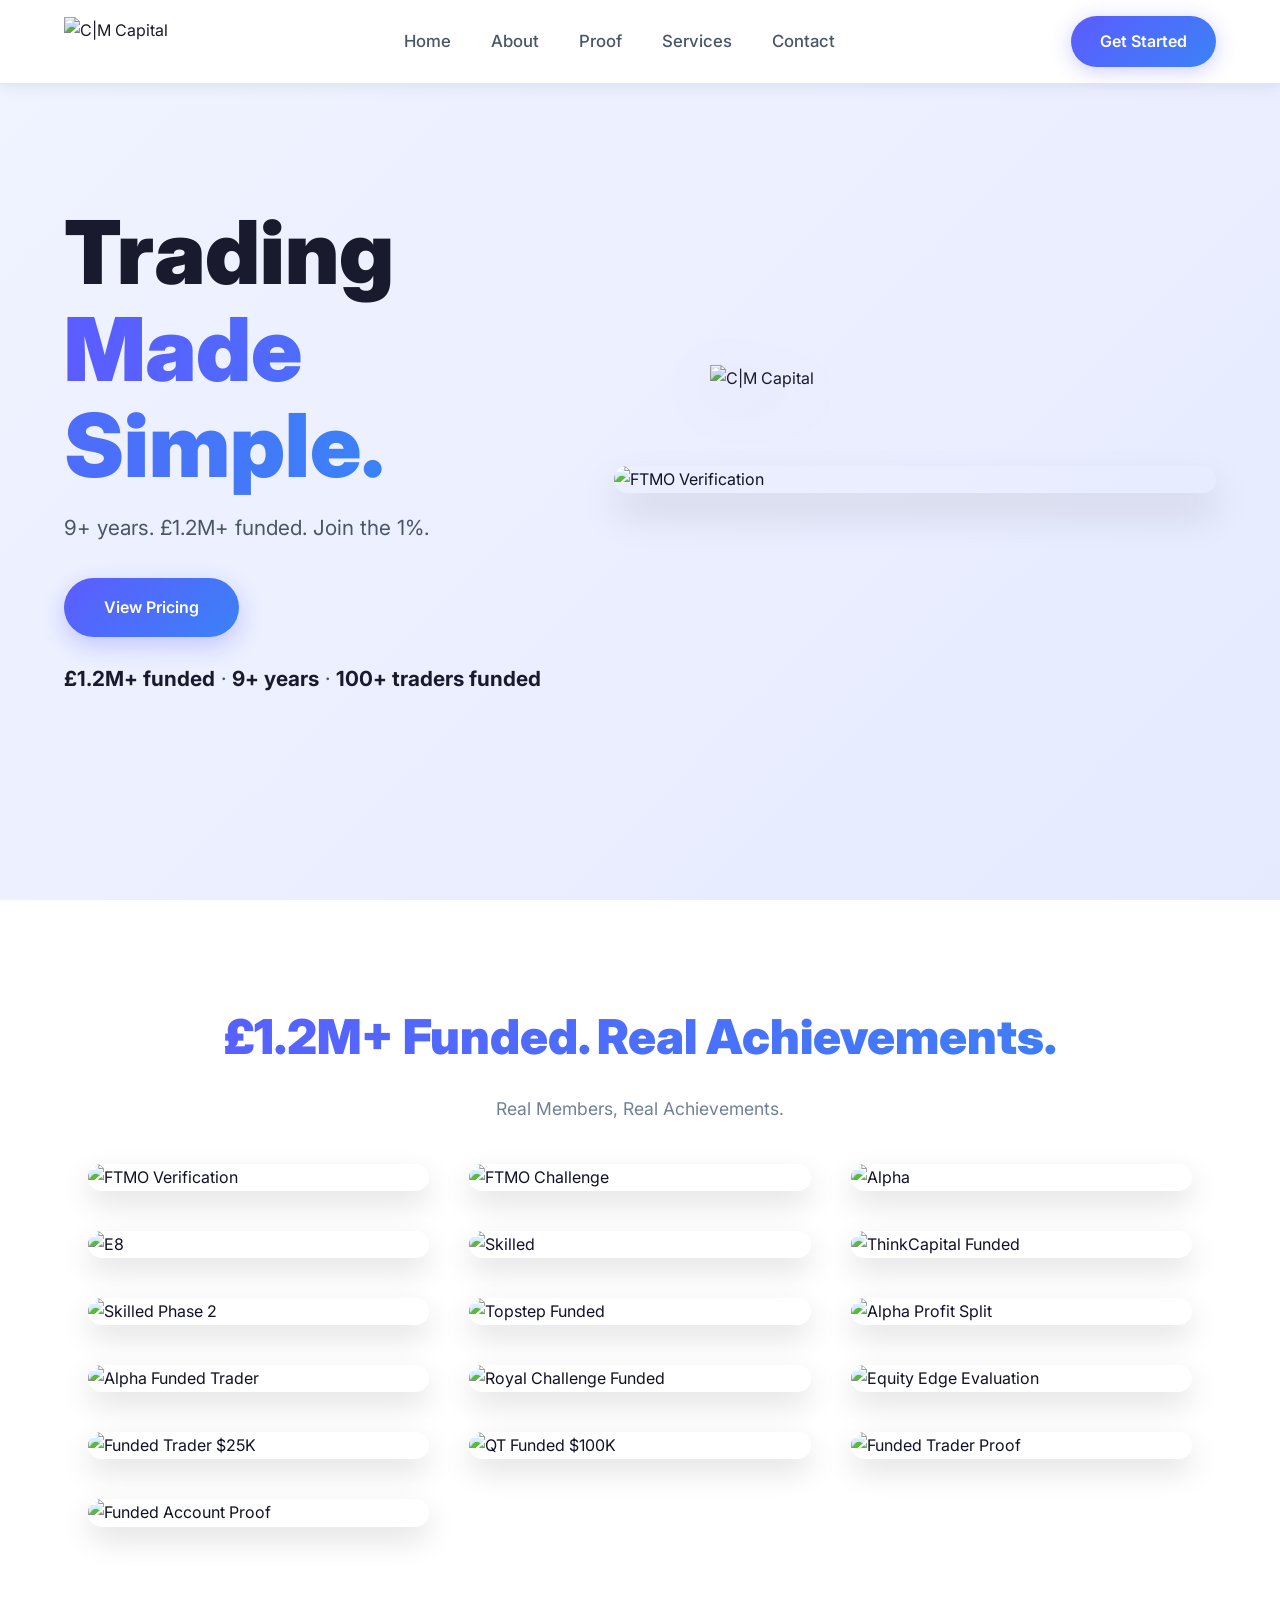
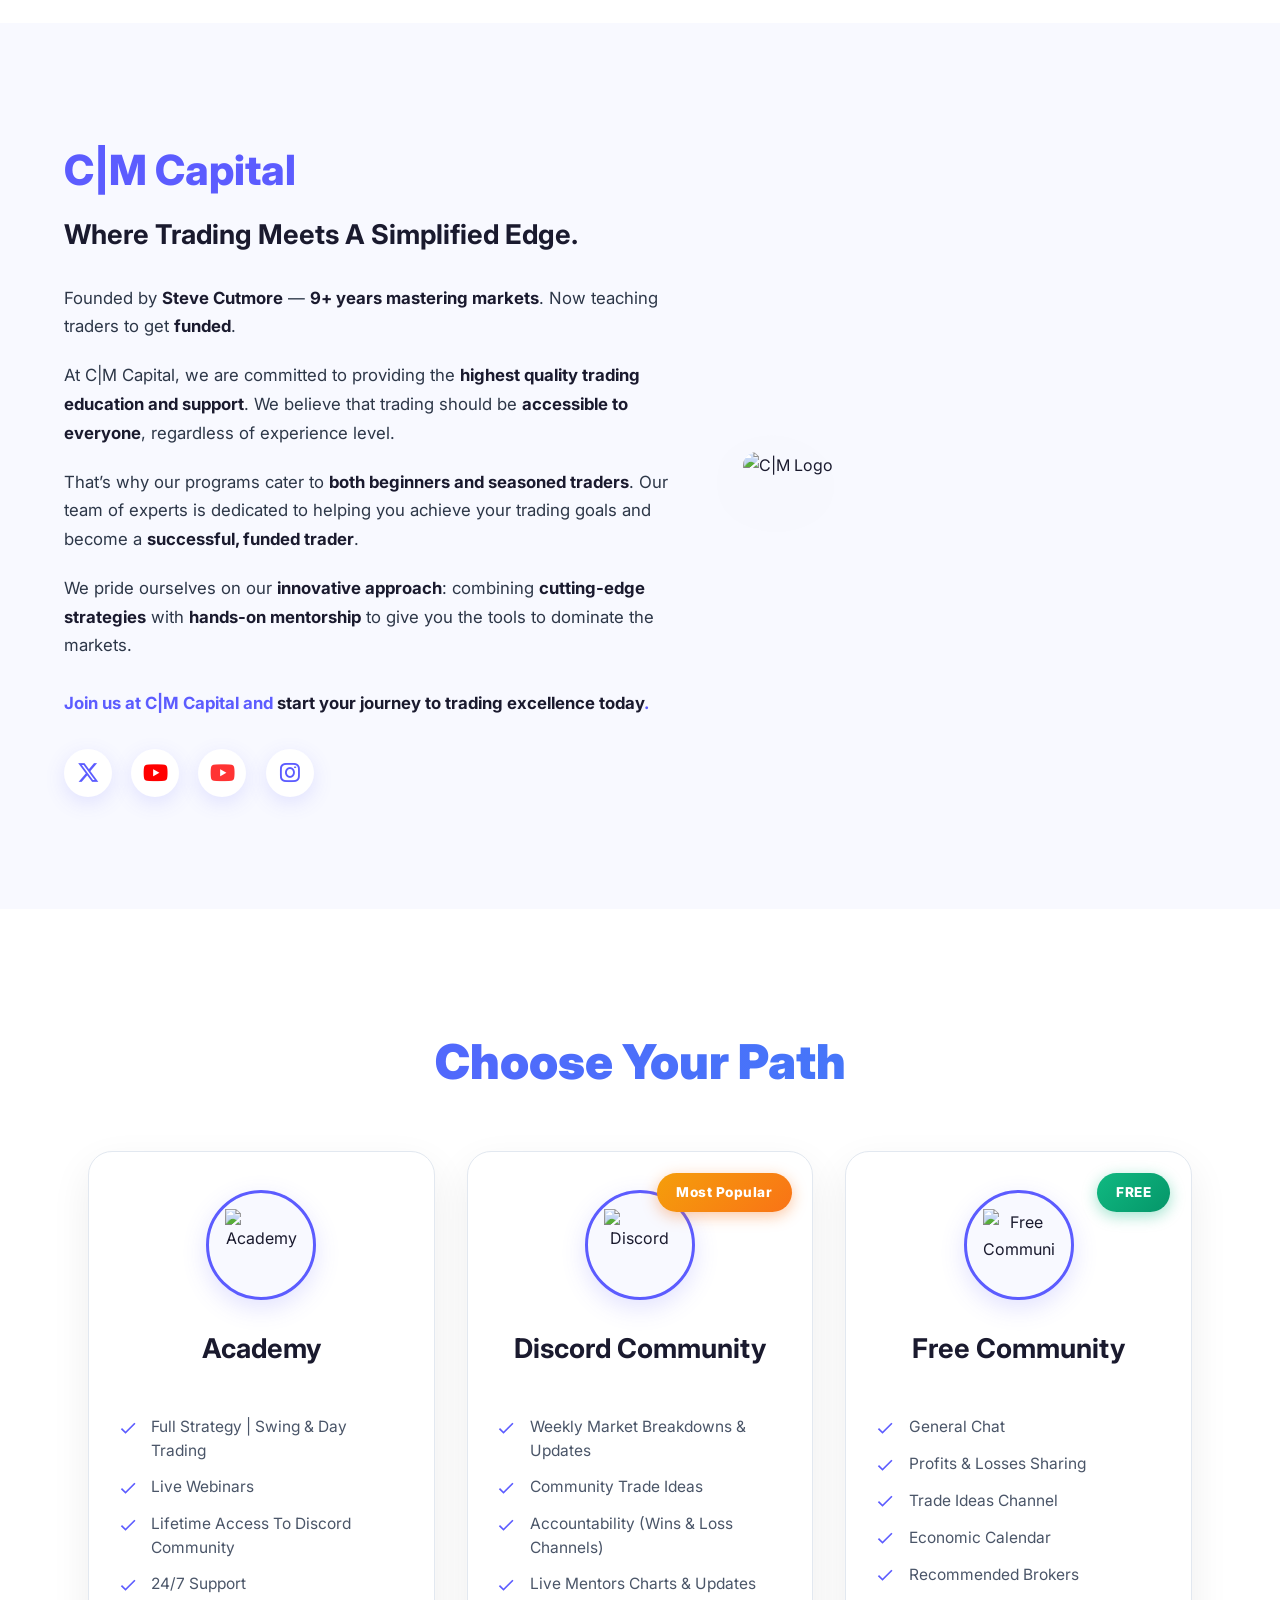
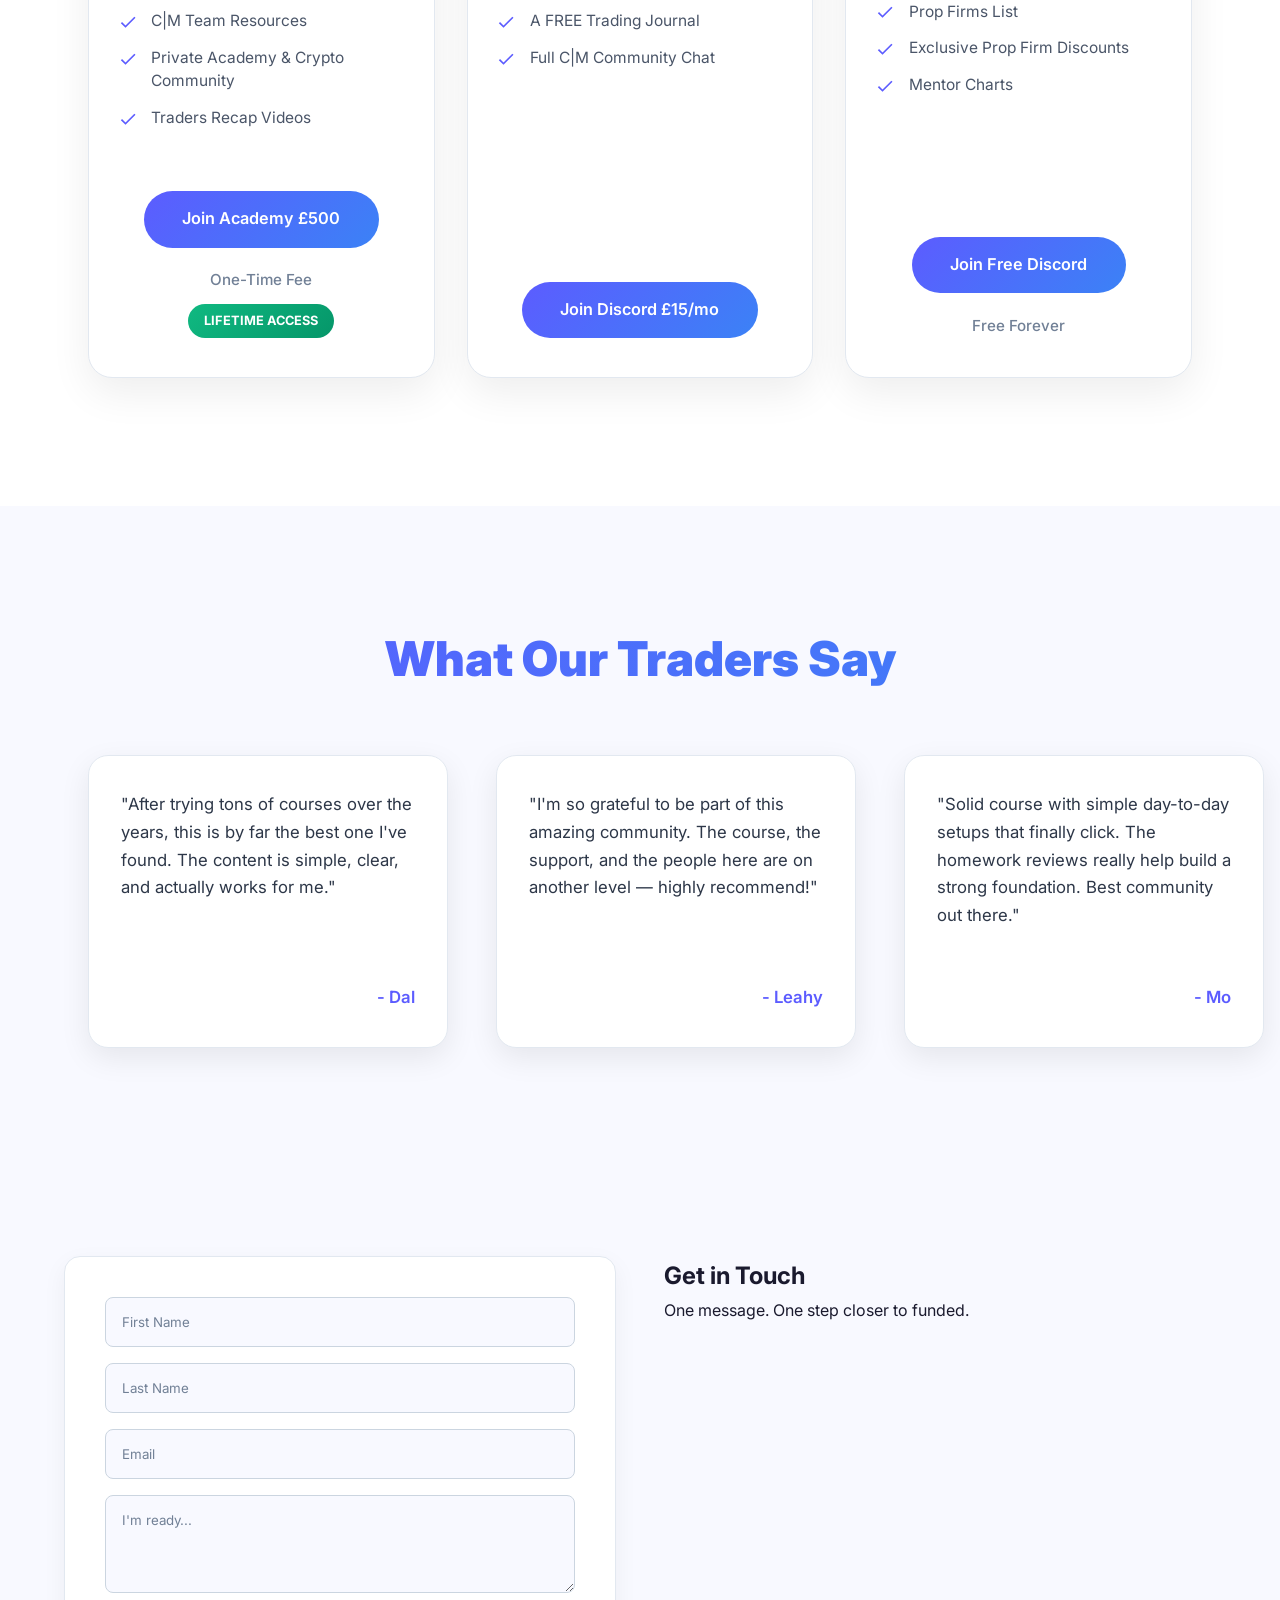
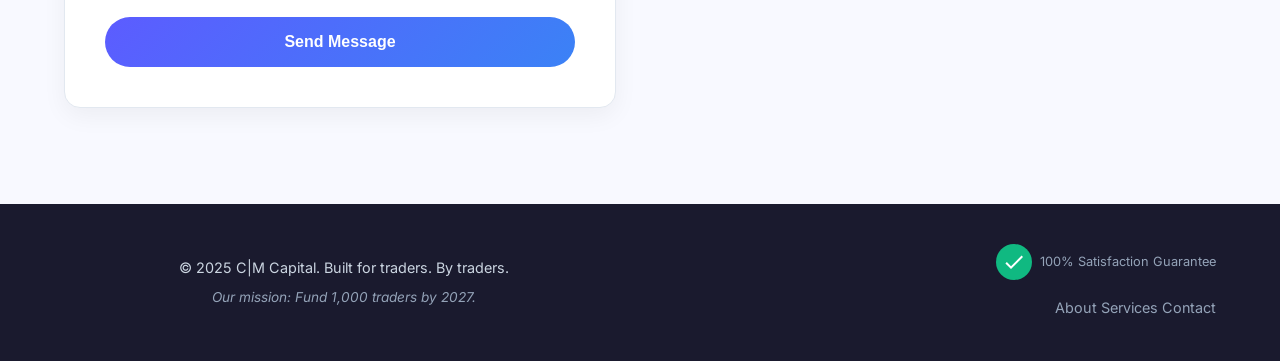
==== commit f41fd693: "Correct author name from 'Leahey' to 'Leahy'" ====
--- a/index.html
+++ b/index.html
@@ -261,7 +261,7 @@
           <div class="review-text">
             "I'm so grateful to be part of this amazing community. The course, the support, and the people here are on another level — highly recommend!"
           </div>
-          <div class="review-author">- Leahey</div>
+          <div class="review-author">- Leahy</div>
         </div>
         <!-- Review 3 - Mo -->
         <div class="review-card">
@@ -300,7 +300,7 @@
           <div class="review-text">
             "I'm so grateful to be part of this amazing community. The course, the support, and the people here are on another level — highly recommend!"
           </div>
-          <div class="review-author">- Leahey</div>
+          <div class="review-author">- Leahy</div>
         </div>
         <div class="review-card">
           <div class="review-text">
@@ -332,7 +332,7 @@
           <div class="review-text">
             "I'm so grateful to be part of this amazing community. The course, the support, and the people here are on another level — highly recommend!"
           </div>
-          <div class="review-author">- Leahey</div>
+          <div class="review-author">- Leahy</div>
         </div>
         <div class="review-card">
           <div class="review-text">
--- a/style.css
+++ b/style.css
@@ -10,6 +10,7 @@
 img { max-width: 100%; display: block; }
 a { text-decoration: none; }
 .container { max-width: 1200px; margin: 0 auto; padding: 0 1.5rem; }
+
 /* === NAVBAR === */
 .navbar {
   position: fixed;
@@ -44,6 +45,7 @@
   transition: all 0.3s; box-shadow: 0 4px 20px rgba(92, 92, 255, 0.3);
 }
 .nav-btn:hover { transform: translateY(-2px); box-shadow: 0 8px 25px rgba(92, 92, 255, 0.5); }
+
 /* === HERO === */
 .hero {
   padding: 8rem 0 6rem;
@@ -94,7 +96,8 @@
   margin-top: -8rem; margin-left: 6rem;
   filter: drop-shadow(0 15px 30px rgba(0,0,0,0.15));
 }
-/* === PROOF — FULL CERTIFICATES, NO BORDERS, NO CROPPING === */
+
+/* === PROOF === */
 .proof {
   padding: 6rem 0;
   background: #ffffff;
@@ -152,6 +155,7 @@
 .cert-card:hover {
   transform: translateY(-6px);
 }
+
 /* === ABOUT === */
 .about {
   padding: 7rem 0;
@@ -194,6 +198,7 @@
   filter: drop-shadow(0 20px 40px rgba(0,0,0,0.12));
   border-radius: 20px;
 }
+
 /* === SOCIAL ICONS === */
 .social-icons {
   display: flex;
@@ -235,6 +240,7 @@
   background: #ff0000;
   color: white;
 }
+
 /* === SERVICES === */
 .services {
   padding: 7rem 0 8rem;
@@ -251,15 +257,20 @@
 }
 .services-grid {
   display: grid;
-  grid-template-columns: repeat(auto-fit, minmax(340px, 1fr));
-  gap: 2.8rem;
-  max-width: 1100px;
+  grid-template-columns: repeat(auto-fit, minmax(300px, 1fr));
+  gap: 2rem;
+  max-width: 1200px;
   margin: 0 auto;
   padding: 0 1.5rem;
 }
+@media (min-width: 1100px) {
+  .services-grid {
+    grid-template-columns: repeat(3, 1fr);
+  }
+}
 .service-card {
   background: white;
-  padding: 2.8rem 2.2rem;
+  padding: 2.4rem 1.8rem;
   border-radius: 24px;
   box-shadow: 0 15px 40px rgba(0,0,0,0.07);
   transition: all 0.4s ease;
@@ -268,51 +279,50 @@
   display: flex;
   flex-direction: column;
   justify-content: space-between;
+  height: 100%;
 }
 .service-card:hover {
   transform: translateY(-12px);
   box-shadow: 0 25px 60px rgba(92, 92, 255, 0.18);
   border-color: #5c5cff;
 }
-/* === BIGGER ICONS === */
 .card-icon-circle {
-  width: 120px;
-  height: 120px;
+  width: 110px;
+  height: 110px;
   background: #f8f9ff;
   border-radius: 50%;
   display: flex;
   align-items: center;
   justify-content: center;
-  margin: 0 auto 1.8rem;
+  margin: 0 auto 1.6rem;
   box-shadow: 0 8px 25px rgba(92, 92, 255, 0.18);
   border: 3px solid #5c5cff;
 }
 .card-icon-img {
-  width: 80px;
-  height: 80px;
+  width: 72px;
+  height: 72px;
   object-fit: contain;
-  filter: drop-shadow(0 2px 6px rgba(0,0,0,0.1));
 }
 .service-card h3 {
-  font-size: 1.75rem;
-  margin: 0 0 1.4rem;
+  font-size: 1.7rem;
+  margin: 0 0 1.3rem;
   color: #1a1a2e;
   font-weight: 700;
 }
 .service-list {
   list-style: none;
   text-align: left;
-  margin: 1.6rem 0;
+  margin: 1.4rem 0;
   padding: 0;
   flex-grow: 1;
 }
 .service-list li {
-  font-size: 0.98rem;
+  font-size: 0.97rem;
   color: #4a5568;
-  margin-bottom: 0.9rem;
-  padding-left: 2.2rem;
+  margin-bottom: 0.85rem;
+  padding-left: 2.1rem;
   position: relative;
-  line-height: 1.55;
+  line-height: 1.5;
 }
 .service-list li::before {
   content: '';
@@ -331,7 +341,7 @@
   border-radius: 50px;
   font-weight: 600;
   display: inline-block;
-  margin: 1.8rem auto 0;
+  margin: 1.6rem auto 0;
   transition: all 0.3s;
   font-size: 1.02rem;
   min-width: 200px;
@@ -341,7 +351,7 @@
   box-shadow: 0 10px 25px rgba(92, 92, 255, 0.4);
 }
 .price-box {
-  margin-top: 1.4rem;
+  margin-top: 1.2rem;
   text-align: center;
 }
 .price-sub {
@@ -351,7 +361,7 @@
 }
 .lifetime-badge {
   display: block;
-  margin-top: 0.8rem;
+  margin-top: 0.7rem;
   background: linear-gradient(135deg, #10b981, #059669);
   color: white;
   padding: 0.4rem 1rem;
@@ -382,6 +392,7 @@
   50% { transform: scale(1.05); }
   100% { transform: scale(1); }
 }
+
 /* === CONTACT === */
 .contact {
   padding: 6rem 0; background: #f8f9ff;
@@ -427,6 +438,7 @@
   from { opacity: 0; transform: translateY(-10px); }
   to { opacity: 1; transform: translateY(0); }
 }
+
 /* === FOOTER === */
 footer {
   background: #1a1a2e; color: #cbd5e1; text-align: center;
@@ -454,11 +466,6 @@
   margin-bottom: 1rem;
   justify-content: flex-end;
 }
-.trust-seal img {
-  width: 36px;
-  height: 36px;
-  border-radius: 50%;
-}
 .trust-seal span {
   font-size: 0.8rem;
   color: #94a3b8;
@@ -474,14 +481,15 @@
 .footer-links a:hover {
   color: white;
 }
+
 /* === MOBILE === */
 @media (max-width: 992px) {
   .hero-grid, .about-grid, .services-grid, .contact-grid { grid-template-columns: 1fr; }
   .nav-links { display: none; }
   .hero-cert, .hero-logo { transform: none; margin: 1rem 0; }
   .certificates-grid { grid-template-columns: repeat(auto-fit, minmax(140px, 1fr)); gap: 1.8rem; }
-  .services-grid { grid-template-columns: 1fr; gap: 2.2rem; padding: 0 1rem; }
-  .service-card { padding: 2.4rem 2rem; }
+  .services-grid { grid-template-columns: 1fr; }
+  .service-card { padding: 2.2rem 1.8rem; }
   .about-grid { gap: 2.5rem; }
   .about-text h3 { font-size: 2.2rem; }
   .about-text h4 { font-size: 1.5rem; }
@@ -489,6 +497,80 @@
   .footer-right { text-align: center; }
   .trust-seal, .footer-links { justify-content: center; }
 }
-@media (min-width: 1200px) {
-  .certificates-grid { grid-template-columns: repeat(4, 1fr); }
-}
+
+/* === REVIEWS SLIDER – smooth, endless, nice slow movement === */
+.reviews {
+  padding: 7rem 0;
+  background: #f8f9ff;
+  text-align: center;
+  overflow: hidden;
+}
+
+.reviews .section-title {
+  margin-bottom: 3.5rem;
+}
+
+.reviews-slider {
+  display: flex;
+  width: max-content;
+  animation: scroll-smooth 170s linear infinite; /* even slower – very relaxed */
+  will-change: transform;
+}
+
+.review-card {
+  flex: 0 0 360px;
+  background: white;
+  border-radius: 20px;
+  padding: 2.2rem 2rem;
+  margin: 0 1.5rem;
+  box-shadow: 0 10px 30px rgba(0,0,0,0.08);
+  border: 1px solid #e2e8f0;
+  transition: transform 0.4s ease;
+  min-height: 240px;
+  display: flex;
+  flex-direction: column;
+  justify-content: space-between;
+}
+
+.review-card:hover {
+  transform: translateY(-8px);
+  box-shadow: 0 15px 40px rgba(92, 92, 255, 0.15);
+}
+
+.review-text {
+  font-size: 1.05rem;
+  color: #2d3748;
+  line-height: 1.65;
+  margin-bottom: 1.6rem;
+  text-align: left;
+}
+
+.review-author {
+  font-weight: 600;
+  color: #5c5cff;
+  font-size: 1.05rem;
+  text-align: right;
+}
+
+/* Smooth infinite scroll */
+@keyframes scroll-smooth {
+  0% {
+    transform: translateX(0);
+  }
+  100% {
+    transform: translateX(-50%);
+  }
+}
+
+/* Mobile adjustments – even slower */
+@media (max-width: 992px) {
+  .review-card {
+    flex: 0 0 320px;
+    margin: 0 1.2rem;
+    padding: 2rem 1.8rem;
+  }
+  
+  .reviews-slider {
+    animation: scroll-smooth 170s linear infinite; /* even slower on mobile */
+  }
+}
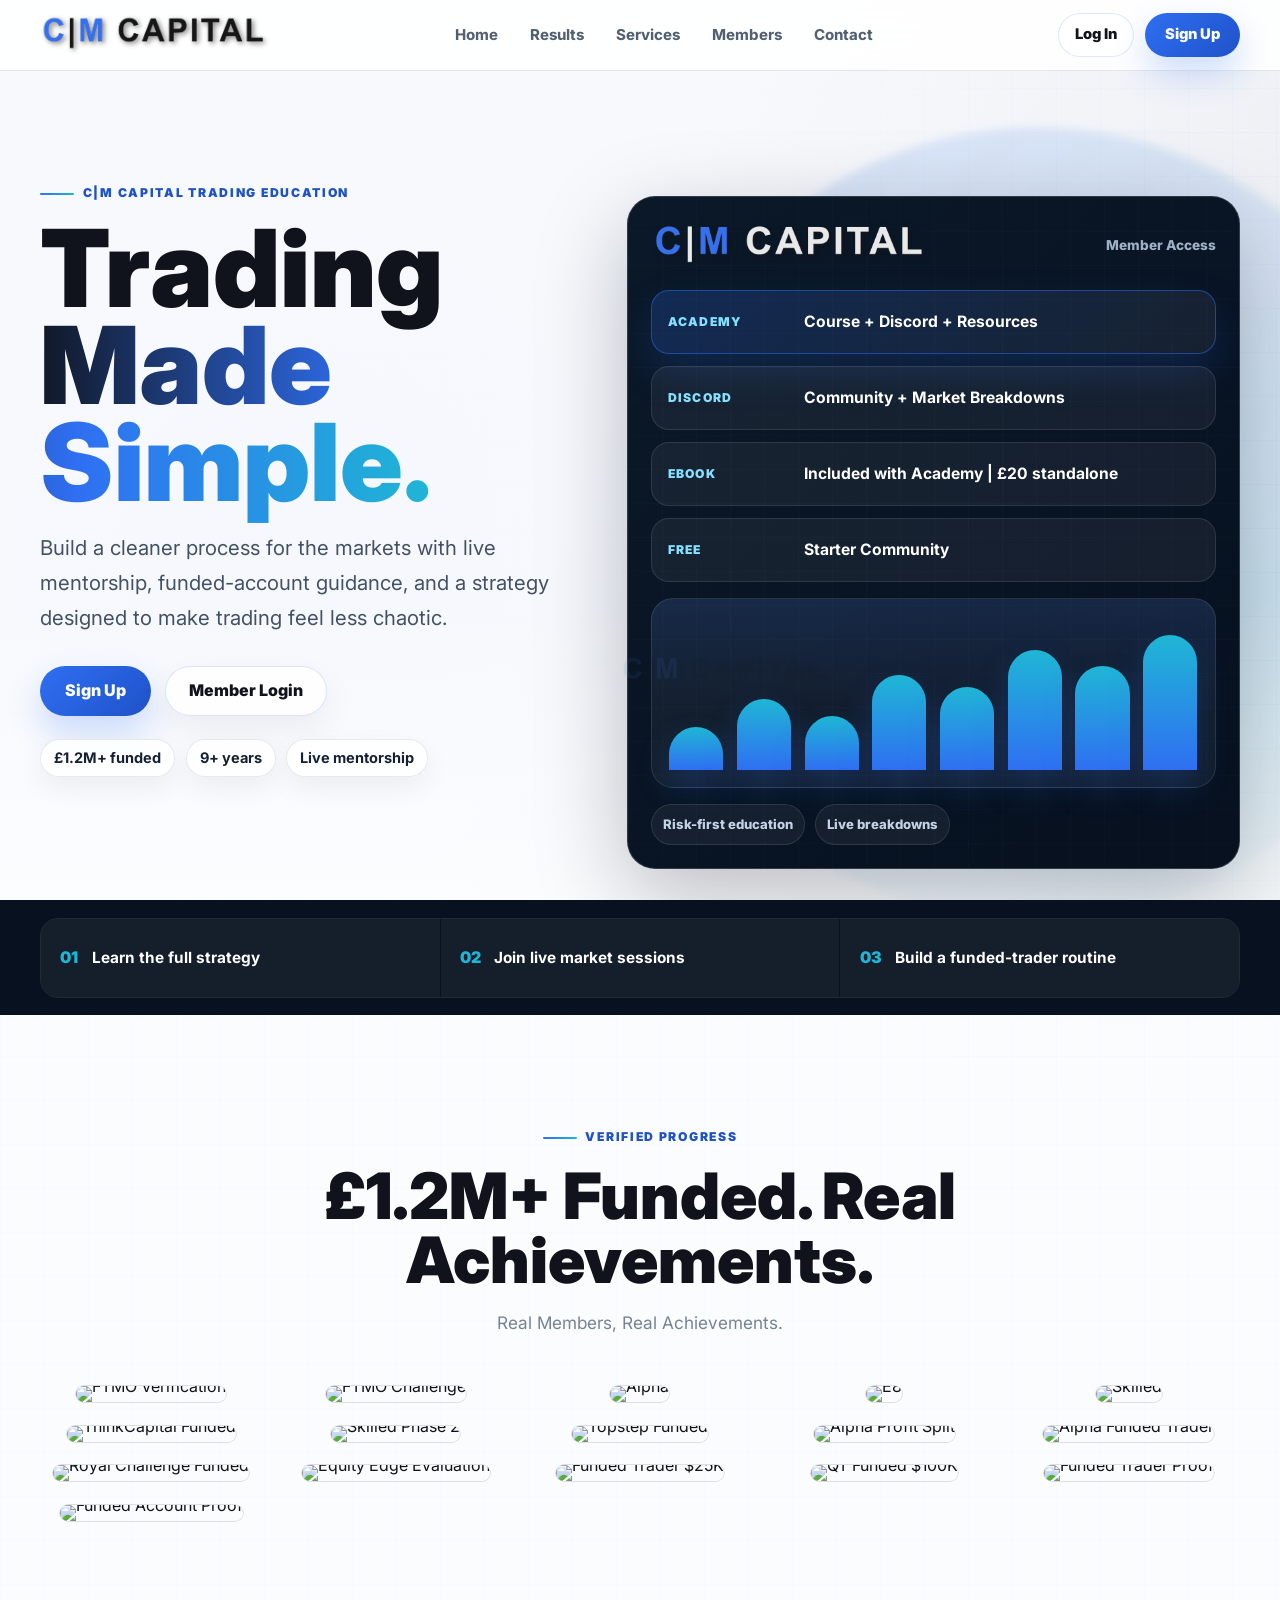
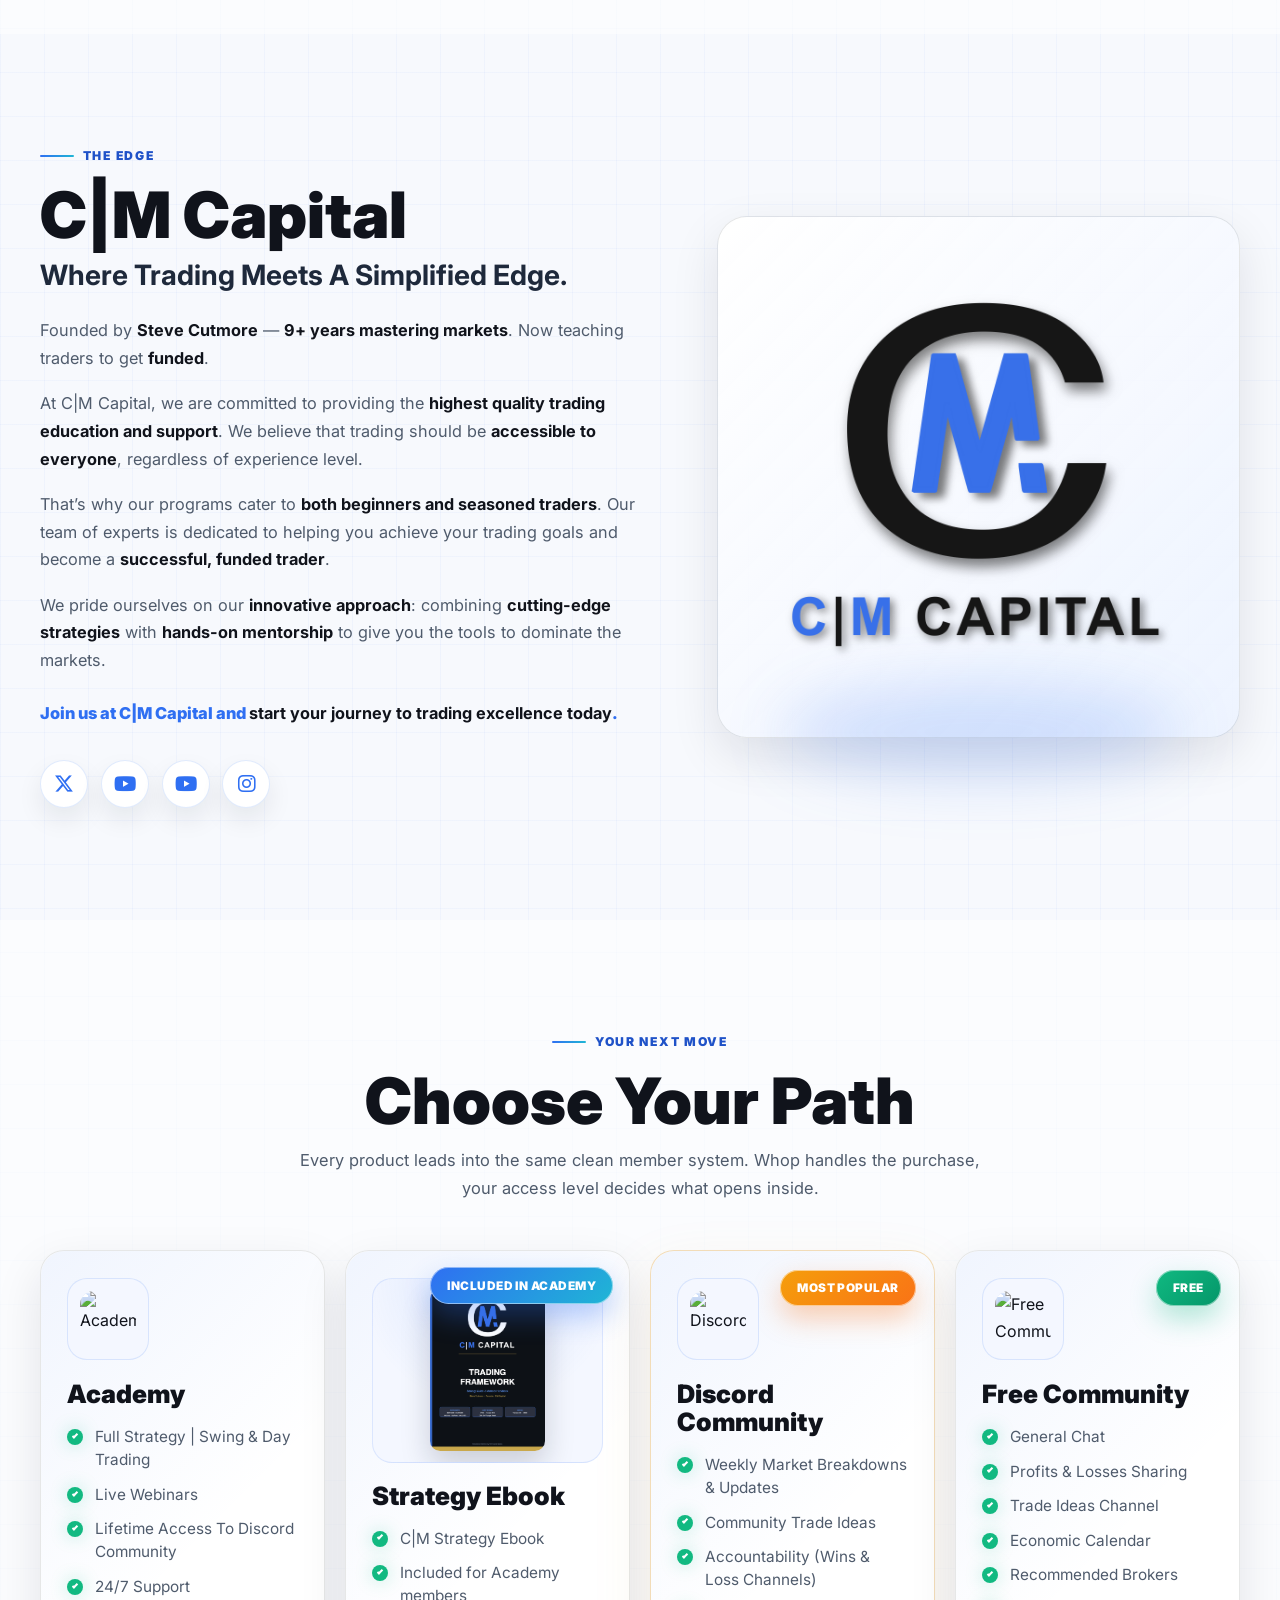
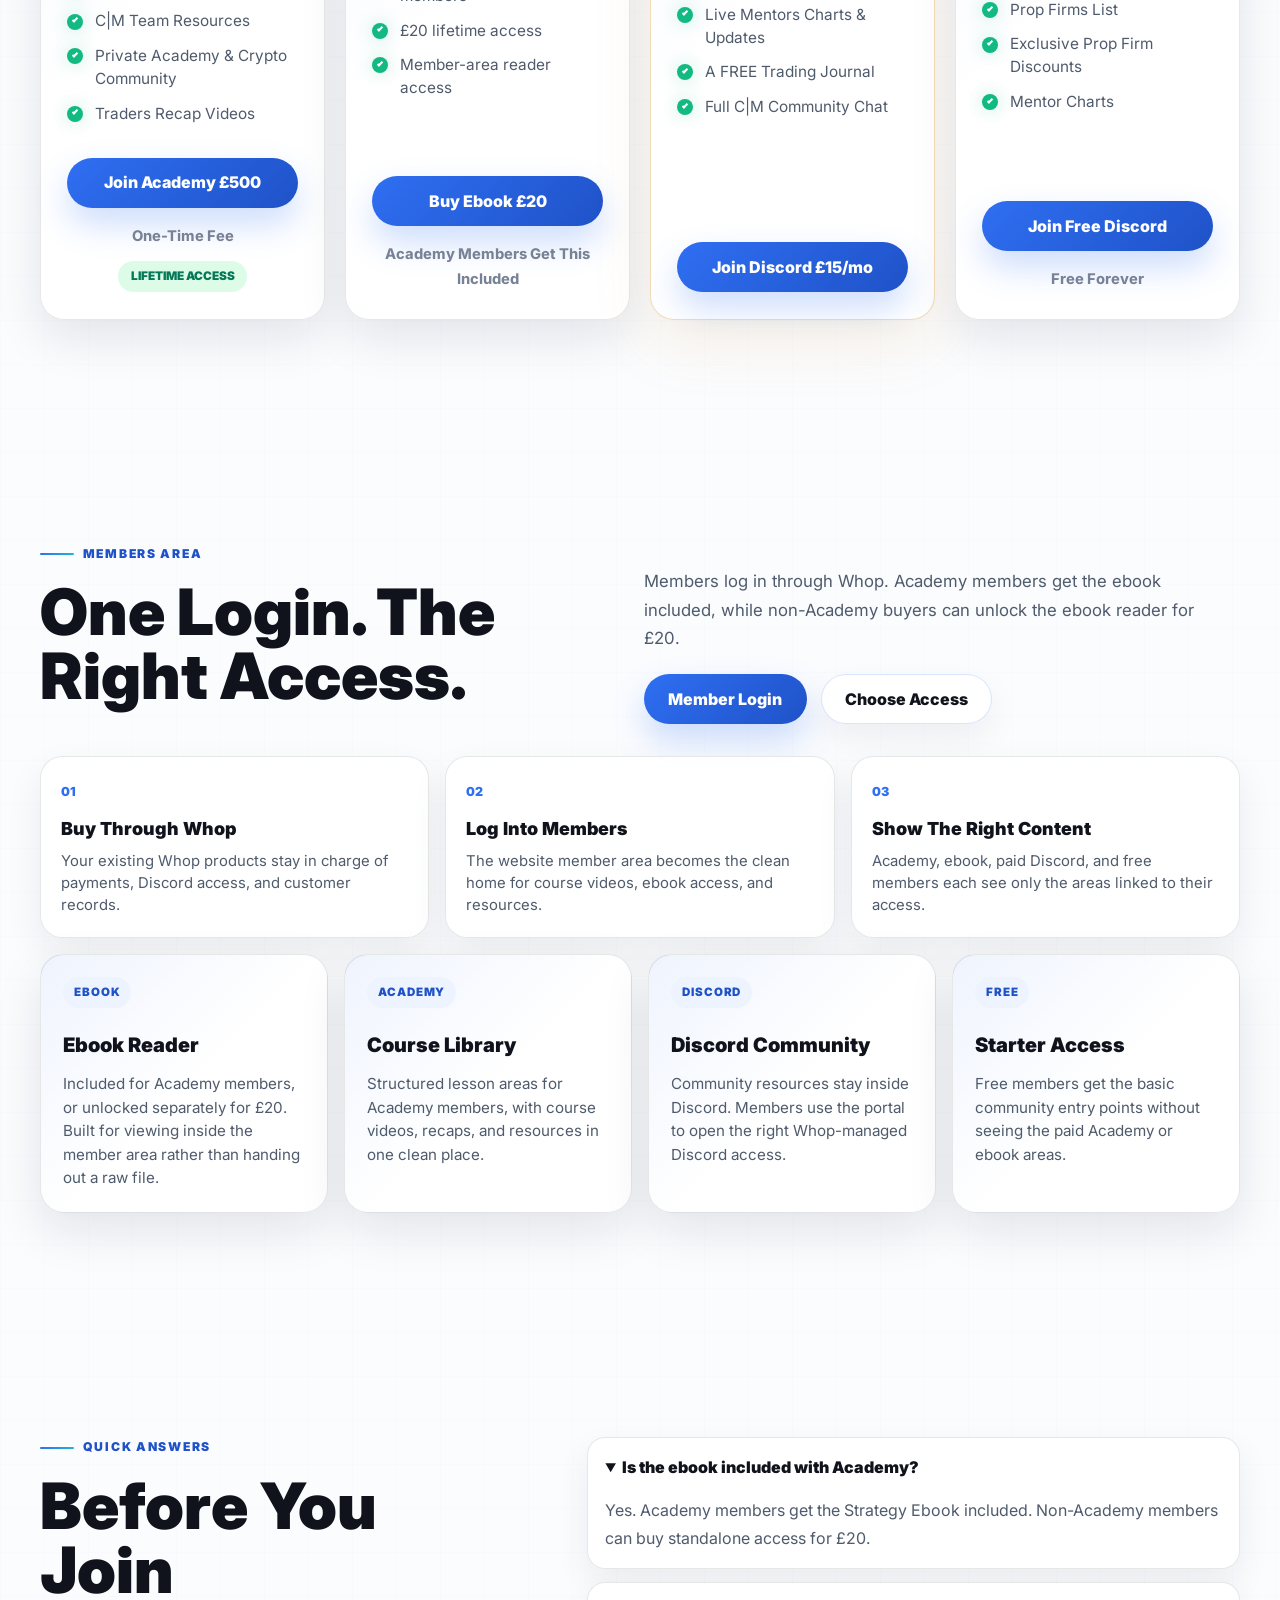
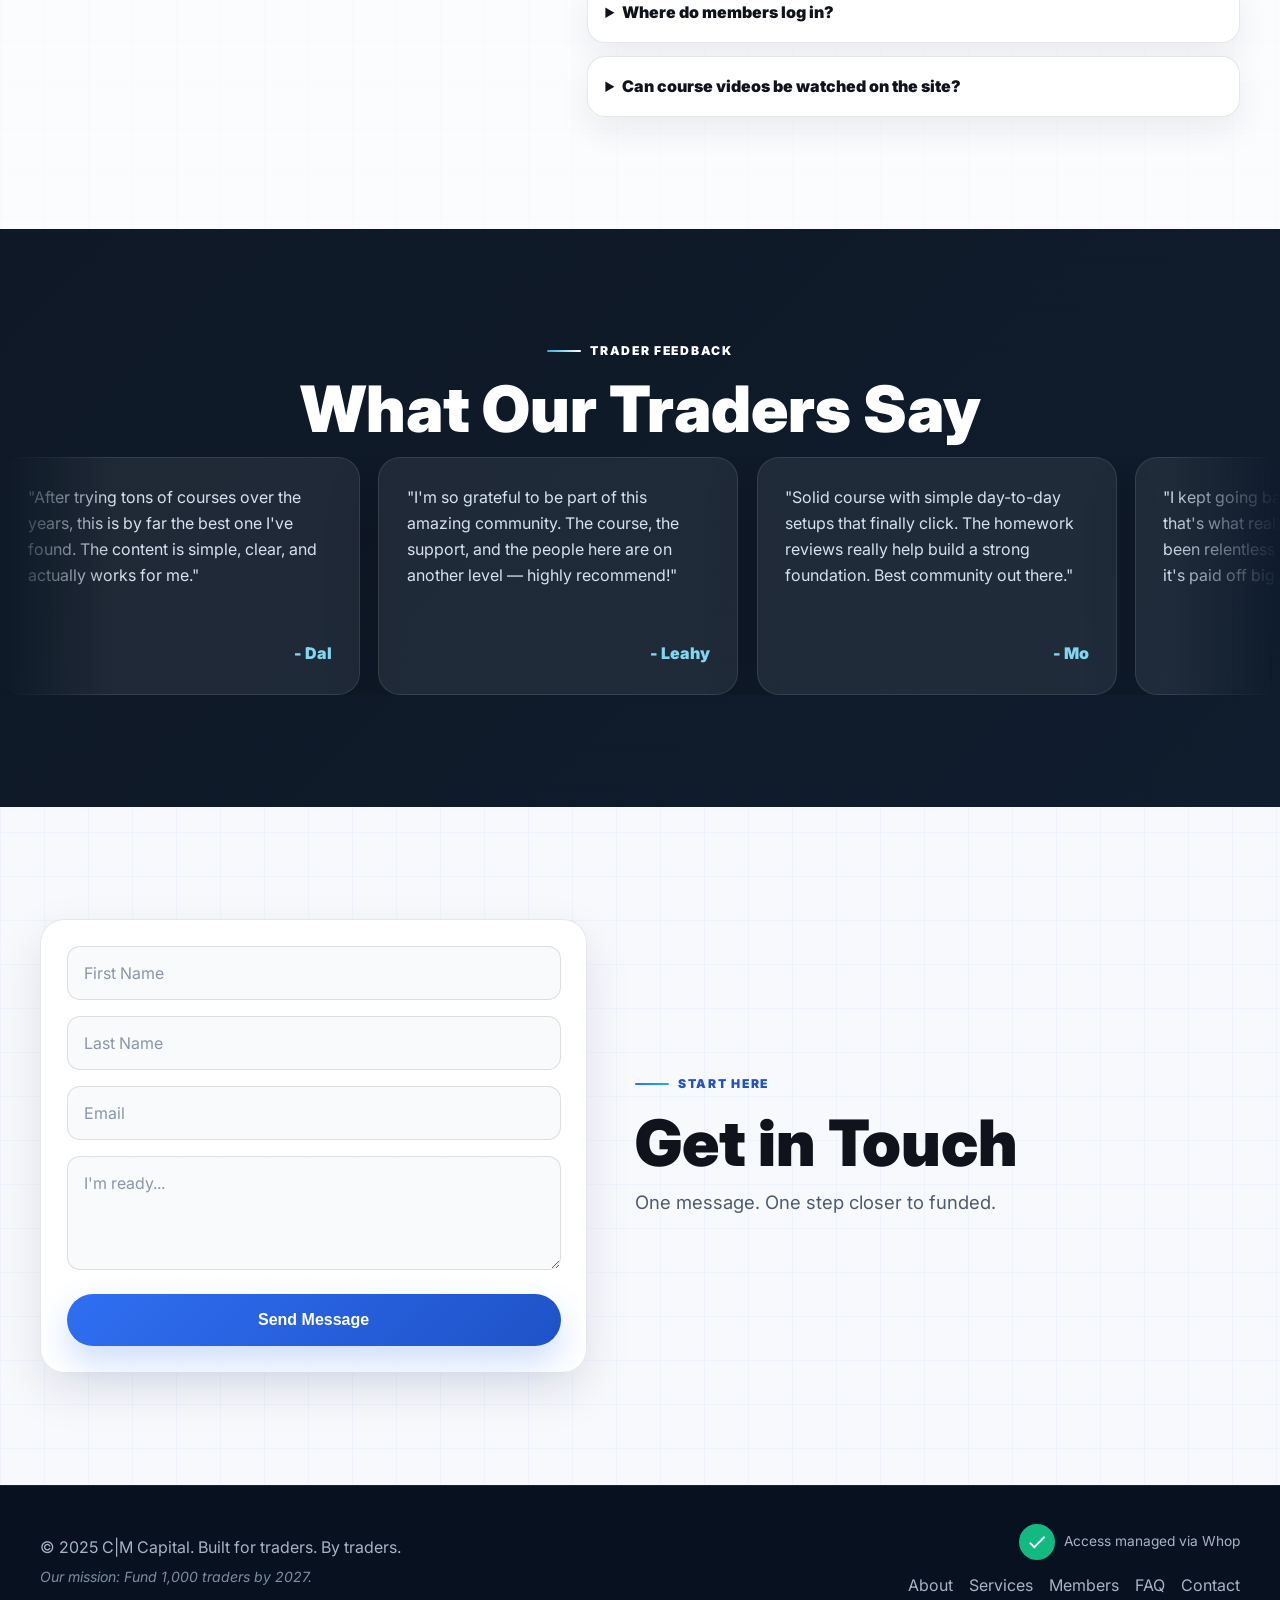
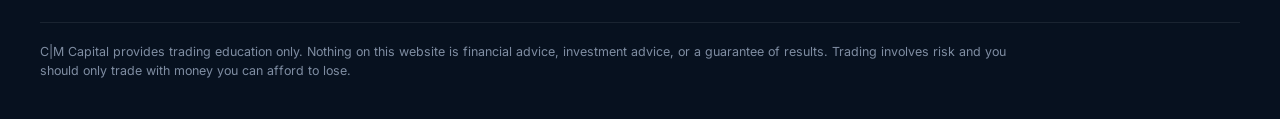
==== commit 34deee8c: "Add files via upload" ====
--- a/index.html
+++ b/index.html
@@ -5,143 +5,144 @@
   <meta name="viewport" content="width=device-width, initial-scale=1.0"/>
   <title>C|M Capital - Trading Made Simple</title>
   <meta name="description" content="£1.2M+ funded. 9+ years mastery. Join the 1%." />
-  <!-- Open Graph -->
   <meta property="og:title" content="C|M Capital - Trading Made Simple" />
   <meta property="og:description" content="Live mentorship. Funded accounts. Real results." />
-  <meta property="og:image" content="https://static.wixstatic.com/media/12b4e4_751fdc05f7714161b93ce2700e6ad4f7~mv2.png" />
+  <meta property="og:image" content="assets/logo-stacked-dark.png" />
   <meta property="og:url" content="https://cmcapital.co" />
-  <!-- Favicon -->
-  <link rel="icon" href="https://static.wixstatic.com/media/12b4e4_d2273b99836642ce99d73f5ccbe21df5~mv2.png" />
-  <!-- Fonts -->
+  <link rel="icon" href="assets/logo-mark-dark.png" />
+  <link rel="preconnect" href="https://fonts.googleapis.com">
+  <link rel="preconnect" href="https://fonts.gstatic.com" crossorigin>
   <link href="https://fonts.googleapis.com/css2?family=Inter:wght@300;400;500;600;700;800;900&display=swap" rel="stylesheet">
-  <!-- Font Awesome -->
   <link rel="stylesheet" href="https://cdnjs.cloudflare.com/ajax/libs/font-awesome/6.5.0/css/all.min.css" crossorigin="anonymous" referrerpolicy="no-referrer" />
-  <!-- Lightbox -->
   <link href="https://cdnjs.cloudflare.com/ajax/libs/lightbox2/2.11.4/css/lightbox.min.css" rel="stylesheet">
-  <!-- CSS -->
   <link rel="stylesheet" href="style.css">
-  <!-- jQuery for Lightbox -->
   <script src="https://cdnjs.cloudflare.com/ajax/libs/jquery/3.7.1/jquery.min.js"></script>
 </head>
 <body>
-
-  <!-- NAVBAR -->
   <nav class="navbar">
     <div class="container nav-content">
-      <div class="logo">
-        <img src="https://static.wixstatic.com/media/12b4e4_d2273b99836642ce99d73f5ccbe21df5~mv2.png" alt="C|M Capital" class="logo-img">
-      </div>
+      <a class="logo" href="#hero" aria-label="C|M Capital home">
+        <img src="assets/logo-nav.png" alt="C|M Capital" class="logo-img">
+      </a>
+      <button class="nav-toggle" type="button" aria-label="Open menu" aria-expanded="false">
+        <span></span>
+        <span></span>
+      </button>
       <ul class="nav-links">
         <li><a href="#hero">Home</a></li>
-        <li><a href="#about">About</a></li>
-        <li><a href="#proof">Proof</a></li>
+        <li><a href="#proof">Results</a></li>
         <li><a href="#services">Services</a></li>
+        <li><a href="#members">Members</a></li>
         <li><a href="#contact">Contact</a></li>
+        <li class="nav-mobile-action"><a href="members/index.html">Log In</a></li>
+        <li class="nav-mobile-action"><a href="#services">Sign Up</a></li>
       </ul>
-      <a href="#services" class="nav-btn">Get Started</a>
+      <div class="nav-actions">
+        <a href="members/index.html" class="login-btn">Log In</a>
+        <a href="#services" class="nav-btn">Sign Up</a>
+      </div>
     </div>
   </nav>
 
-  <!-- HERO -->
   <section id="hero" class="hero">
+    <div class="hero-bg" aria-hidden="true"></div>
     <div class="container hero-grid">
       <div class="hero-left">
+        <span class="eyebrow">C|M Capital Trading Education</span>
         <h1>Trading <span class="gradient-text">Made Simple.</span></h1>
-        <p>9+ years. £1.2M+ funded. Join the 1%.</p>
-        <a href="#services" class="btn-primary">View Pricing</a>
+        <p>Build a cleaner process for the markets with live mentorship, funded-account guidance, and a strategy designed to make trading feel less chaotic.</p>
+        <div class="hero-actions">
+          <a href="#services" class="btn-primary">Sign Up</a>
+          <a href="members/index.html" class="btn-secondary">Member Login</a>
+        </div>
         <div class="hero-trust">
-          <p><strong>£1.2M+ funded</strong> · <strong>9+ years</strong> · <strong>100+ traders funded</strong></p>
+          <strong>£1.2M+ funded</strong>
+          <strong>9+ years</strong>
+          <strong>Live mentorship</strong>
         </div>
       </div>
       <div class="hero-right">
-        <div class="hero-cert">
-          <img src="https://static.wixstatic.com/media/12b4e4_e1417896304c4956a970305b742f949b~mv2.jpg" alt="FTMO Verification">
-        </div>
-        <div class="hero-logo">
-          <img src="https://static.wixstatic.com/media/12b4e4_44670c0340fc4a799f0ab789c70c0625~mv2.png" alt="C|M Capital">
-        </div>
-      </div>
-    </div>
-  </section>
-
-  <!-- PROOF -->
+        <div class="hero-terminal">
+          <div class="terminal-top">
+            <img src="assets/logo-terminal.png" alt="C|M Capital" class="terminal-logo">
+            <span>Member Access</span>
+          </div>
+          <div class="access-panel">
+            <div class="access-row is-active">
+              <span>Academy</span>
+              <strong>Course + Discord + Resources</strong>
+            </div>
+            <div class="access-row">
+              <span>Discord</span>
+              <strong>Community + Market Breakdowns</strong>
+            </div>
+            <div class="access-row">
+              <span>Ebook</span>
+              <strong>Included with Academy | £20 standalone</strong>
+            </div>
+            <div class="access-row">
+              <span>Free</span>
+              <strong>Starter Community</strong>
+            </div>
+          </div>
+          <div class="chart-panel portal-chart" aria-hidden="true">
+            <span style="height: 28%"></span>
+            <span style="height: 46%"></span>
+            <span style="height: 35%"></span>
+            <span style="height: 62%"></span>
+            <span style="height: 54%"></span>
+            <span style="height: 78%"></span>
+            <span style="height: 68%"></span>
+            <span style="height: 88%"></span>
+          </div>
+          <div class="terminal-footer">
+            <span>Risk-first education</span>
+            <span>Live breakdowns</span>
+          </div>
+        </div>
+        <img src="assets/logo-mark-dark.png" alt="" class="hero-watermark" aria-hidden="true">
+      </div>
+    </div>
+  </section>
+
+  <section class="signal-strip" aria-label="C|M Capital trading education highlights">
+    <div class="container signal-grid">
+      <div><span>01</span><strong>Learn the full strategy</strong></div>
+      <div><span>02</span><strong>Join live market sessions</strong></div>
+      <div><span>03</span><strong>Build a funded-trader routine</strong></div>
+    </div>
+  </section>
+
   <section id="proof" class="proof">
     <div class="container">
+      <span class="section-kicker">Verified progress</span>
       <h2 class="section-title">£1.2M+ Funded. Real Achievements.</h2>
       <p class="proof-subtitle">Real Members, Real Achievements.</p>
       <div class="certificates-grid">
-        <div class="cert-card" data-lightbox="proof">
-          <img src="https://static.wixstatic.com/media/12b4e4_e1417896304c4956a970305b742f949b~mv2.jpg" alt="FTMO Verification">
-          <div class="cert-glow"></div>
-        </div>
-        <div class="cert-card" data-lightbox="proof">
-          <img src="https://static.wixstatic.com/media/12b4e4_af89cdf33e094489925b03c1c34840d3~mv2.jpg" alt="FTMO Challenge">
-          <div class="cert-glow"></div>
-        </div>
-        <div class="cert-card" data-lightbox="proof">
-          <img src="https://static.wixstatic.com/media/12b4e4_b491c14f92e9499aa1f7ddf13540d034~mv2.png" alt="Alpha">
-          <div class="cert-glow"></div>
-        </div>
-        <div class="cert-card" data-lightbox="proof">
-          <img src="https://static.wixstatic.com/media/12b4e4_dbfcf0c37f68417fbc602f39824dcedd~mv2.png" alt="E8">
-          <div class="cert-glow"></div>
-        </div>
-        <div class="cert-card" data-lightbox="proof">
-          <img src="https://static.wixstatic.com/media/12b4e4_911b5778fcf64243b6e887a0fd3acbe9~mv2.jpg" alt="Skilled">
-          <div class="cert-glow"></div>
-        </div>
-        <div class="cert-card" data-lightbox="proof">
-          <img src="https://static.wixstatic.com/media/12b4e4_2cb5f54d4d69474cb97d117338f6e626~mv2.jpg" alt="ThinkCapital Funded">
-          <div class="cert-glow"></div>
-        </div>
-        <div class="cert-card" data-lightbox="proof">
-          <img src="https://static.wixstatic.com/media/12b4e4_65e0b459e53a41cd99a634537b96ced6~mv2.png" alt="Skilled Phase 2">
-          <div class="cert-glow"></div>
-        </div>
-        <div class="cert-card" data-lightbox="proof">
-          <img src="https://static.wixstatic.com/media/12b4e4_06692466dd7548918edb45f351cd4873~mv2.jpg" alt="Topstep Funded">
-          <div class="cert-glow"></div>
-        </div>
-        <div class="cert-card" data-lightbox="proof">
-          <img src="https://static.wixstatic.com/media/12b4e4_3f2abed88b6144588541aa51b0d57181~mv2.jpg" alt="Alpha Profit Split">
-          <div class="cert-glow"></div>
-        </div>
-        <div class="cert-card" data-lightbox="proof">
-          <img src="https://static.wixstatic.com/media/12b4e4_bcabf772ca8643dc823edd0024297e35~mv2.jpg" alt="Alpha Funded Trader">
-          <div class="cert-glow"></div>
-        </div>
-        <div class="cert-card" data-lightbox="proof">
-          <img src="https://static.wixstatic.com/media/12b4e4_582b4f75664f4051b3f0eda8b9ce3d25~mv2.jpg" alt="Royal Challenge Funded">
-          <div class="cert-glow"></div>
-        </div>
-        <div class="cert-card" data-lightbox="proof">
-          <img src="https://static.wixstatic.com/media/12b4e4_2be69b20c9bc46779ba161b82480376c~mv2.jpg" alt="Equity Edge Evaluation">
-          <div class="cert-glow"></div>
-        </div>
-        <div class="cert-card" data-lightbox="proof">
-          <img src="https://static.wixstatic.com/media/12b4e4_3b68e37e5990472d8f9543b2bd538611~mv2.jpg" alt="Funded Trader $25K">
-          <div class="cert-glow"></div>
-        </div>
-        <div class="cert-card" data-lightbox="proof">
-          <img src="https://static.wixstatic.com/media/12b4e4_d21b482038c84461b9a18f4f8c573eab~mv2.png" alt="QT Funded $100K">
-          <div class="cert-glow"></div>
-        </div>
-        <div class="cert-card" data-lightbox="proof">
-          <img src="https://static.wixstatic.com/media/12b4e4_6346a190fcfa47949b066a9511353f56~mv2.jpg" alt="Funded Trader Proof">
-          <div class="cert-glow"></div>
-        </div>
-        <div class="cert-card" data-lightbox="proof">
-          <img src="https://static.wixstatic.com/media/12b4e4_2991ce1c50b240f79df9163320932eb6~mv2.jpg" alt="Funded Account Proof">
-          <div class="cert-glow"></div>
-        </div>
-      </div>
-    </div>
-  </section>
-
-  <!-- ABOUT -->
+        <a class="cert-card" href="https://static.wixstatic.com/media/12b4e4_e1417896304c4956a970305b742f949b~mv2.jpg" data-lightbox="proof" data-title="FTMO Verification"><img src="https://static.wixstatic.com/media/12b4e4_e1417896304c4956a970305b742f949b~mv2.jpg" alt="FTMO Verification"><span class="cert-glow"></span></a>
+        <a class="cert-card" href="https://static.wixstatic.com/media/12b4e4_af89cdf33e094489925b03c1c34840d3~mv2.jpg" data-lightbox="proof" data-title="FTMO Challenge"><img src="https://static.wixstatic.com/media/12b4e4_af89cdf33e094489925b03c1c34840d3~mv2.jpg" alt="FTMO Challenge"><span class="cert-glow"></span></a>
+        <a class="cert-card" href="https://static.wixstatic.com/media/12b4e4_b491c14f92e9499aa1f7ddf13540d034~mv2.png" data-lightbox="proof" data-title="Alpha"><img src="https://static.wixstatic.com/media/12b4e4_b491c14f92e9499aa1f7ddf13540d034~mv2.png" alt="Alpha"><span class="cert-glow"></span></a>
+        <a class="cert-card" href="https://static.wixstatic.com/media/12b4e4_dbfcf0c37f68417fbc602f39824dcedd~mv2.png" data-lightbox="proof" data-title="E8"><img src="https://static.wixstatic.com/media/12b4e4_dbfcf0c37f68417fbc602f39824dcedd~mv2.png" alt="E8"><span class="cert-glow"></span></a>
+        <a class="cert-card" href="https://static.wixstatic.com/media/12b4e4_911b5778fcf64243b6e887a0fd3acbe9~mv2.jpg" data-lightbox="proof" data-title="Skilled"><img src="https://static.wixstatic.com/media/12b4e4_911b5778fcf64243b6e887a0fd3acbe9~mv2.jpg" alt="Skilled"><span class="cert-glow"></span></a>
+        <a class="cert-card" href="https://static.wixstatic.com/media/12b4e4_2cb5f54d4d69474cb97d117338f6e626~mv2.jpg" data-lightbox="proof" data-title="ThinkCapital Funded"><img src="https://static.wixstatic.com/media/12b4e4_2cb5f54d4d69474cb97d117338f6e626~mv2.jpg" alt="ThinkCapital Funded"><span class="cert-glow"></span></a>
+        <a class="cert-card" href="https://static.wixstatic.com/media/12b4e4_65e0b459e53a41cd99a634537b96ced6~mv2.png" data-lightbox="proof" data-title="Skilled Phase 2"><img src="https://static.wixstatic.com/media/12b4e4_65e0b459e53a41cd99a634537b96ced6~mv2.png" alt="Skilled Phase 2"><span class="cert-glow"></span></a>
+        <a class="cert-card" href="https://static.wixstatic.com/media/12b4e4_06692466dd7548918edb45f351cd4873~mv2.jpg" data-lightbox="proof" data-title="Topstep Funded"><img src="https://static.wixstatic.com/media/12b4e4_06692466dd7548918edb45f351cd4873~mv2.jpg" alt="Topstep Funded"><span class="cert-glow"></span></a>
+        <a class="cert-card" href="https://static.wixstatic.com/media/12b4e4_3f2abed88b6144588541aa51b0d57181~mv2.jpg" data-lightbox="proof" data-title="Alpha Profit Split"><img src="https://static.wixstatic.com/media/12b4e4_3f2abed88b6144588541aa51b0d57181~mv2.jpg" alt="Alpha Profit Split"><span class="cert-glow"></span></a>
+        <a class="cert-card" href="https://static.wixstatic.com/media/12b4e4_bcabf772ca8643dc823edd0024297e35~mv2.jpg" data-lightbox="proof" data-title="Alpha Funded Trader"><img src="https://static.wixstatic.com/media/12b4e4_bcabf772ca8643dc823edd0024297e35~mv2.jpg" alt="Alpha Funded Trader"><span class="cert-glow"></span></a>
+        <a class="cert-card" href="https://static.wixstatic.com/media/12b4e4_582b4f75664f4051b3f0eda8b9ce3d25~mv2.jpg" data-lightbox="proof" data-title="Royal Challenge Funded"><img src="https://static.wixstatic.com/media/12b4e4_582b4f75664f4051b3f0eda8b9ce3d25~mv2.jpg" alt="Royal Challenge Funded"><span class="cert-glow"></span></a>
+        <a class="cert-card" href="https://static.wixstatic.com/media/12b4e4_2be69b20c9bc46779ba161b82480376c~mv2.jpg" data-lightbox="proof" data-title="Equity Edge Evaluation"><img src="https://static.wixstatic.com/media/12b4e4_2be69b20c9bc46779ba161b82480376c~mv2.jpg" alt="Equity Edge Evaluation"><span class="cert-glow"></span></a>
+        <a class="cert-card" href="https://static.wixstatic.com/media/12b4e4_3b68e37e5990472d8f9543b2bd538611~mv2.jpg" data-lightbox="proof" data-title="Funded Trader $25K"><img src="https://static.wixstatic.com/media/12b4e4_3b68e37e5990472d8f9543b2bd538611~mv2.jpg" alt="Funded Trader $25K"><span class="cert-glow"></span></a>
+        <a class="cert-card" href="https://static.wixstatic.com/media/12b4e4_d21b482038c84461b9a18f4f8c573eab~mv2.png" data-lightbox="proof" data-title="QT Funded $100K"><img src="https://static.wixstatic.com/media/12b4e4_d21b482038c84461b9a18f4f8c573eab~mv2.png" alt="QT Funded $100K"><span class="cert-glow"></span></a>
+        <a class="cert-card" href="https://static.wixstatic.com/media/12b4e4_6346a190fcfa47949b066a9511353f56~mv2.jpg" data-lightbox="proof" data-title="Funded Trader Proof"><img src="https://static.wixstatic.com/media/12b4e4_6346a190fcfa47949b066a9511353f56~mv2.jpg" alt="Funded Trader Proof"><span class="cert-glow"></span></a>
+        <a class="cert-card" href="https://static.wixstatic.com/media/12b4e4_2991ce1c50b240f79df9163320932eb6~mv2.jpg" data-lightbox="proof" data-title="Funded Account Proof"><img src="https://static.wixstatic.com/media/12b4e4_2991ce1c50b240f79df9163320932eb6~mv2.jpg" alt="Funded Account Proof"><span class="cert-glow"></span></a>
+      </div>
+    </div>
+  </section>
+
   <section id="about" class="about">
     <div class="container about-grid">
       <div class="about-text">
+        <span class="section-kicker">The edge</span>
         <h3>C|M Capital</h3>
         <h4>Where Trading Meets A Simplified Edge.</h4>
         <p>Founded by <strong>Steve Cutmore</strong> — <strong>9+ years mastering markets</strong>. Now teaching traders to get <strong>funded</strong>.</p>
@@ -150,214 +151,161 @@
         <p>We pride ourselves on our <strong>innovative approach</strong>: combining <strong>cutting-edge strategies</strong> with <strong>hands-on mentorship</strong> to give you the tools to dominate the markets.</p>
         <p class="about-cta">Join us at C|M Capital and <strong>start your journey to trading excellence today</strong>.</p>
         <div class="social-icons">
-          <a href="https://x.com/LordCutmore" target="_blank" aria-label="X (Twitter)" class="social-link">
-            <i class="fab fa-x-twitter"></i>
-          </a>
-          <a href="https://www.youtube.com/@CMCapitalSteve" target="_blank" aria-label="YouTube - C|M Capital" class="social-link">
-            <i class="fab fa-youtube"></i>
-          </a>
-          <a href="https://www.youtube.com/@SteveCutmore" target="_blank" aria-label="YouTube - Steve Cutmore" class="social-link">
-            <i class="fab fa-youtube"></i>
-          </a>
-          <a href="https://www.instagram.com/cm_capital1/" target="_blank" aria-label="Instagram" class="social-link">
-            <i class="fab fa-instagram"></i>
-          </a>
+          <a href="https://x.com/LordCutmore" target="_blank" rel="noopener" aria-label="X (Twitter)" class="social-link"><i class="fab fa-x-twitter"></i></a>
+          <a href="https://www.youtube.com/@CMCapitalSteve" target="_blank" rel="noopener" aria-label="YouTube - C|M Capital" class="social-link"><i class="fab fa-youtube"></i></a>
+          <a href="https://www.youtube.com/@SteveCutmore" target="_blank" rel="noopener" aria-label="YouTube - Steve Cutmore" class="social-link"><i class="fab fa-youtube"></i></a>
+          <a href="https://www.instagram.com/cm_capital1/" target="_blank" rel="noopener" aria-label="Instagram" class="social-link"><i class="fab fa-instagram"></i></a>
         </div>
       </div>
       <div class="about-img">
-        <img src="https://static.wixstatic.com/media/12b4e4_751fdc05f7714161b93ce2700e6ad4f7~mv2.png" alt="C|M Logo">
-      </div>
-    </div>
-  </section>
-
-  <!-- SERVICES -->
+        <img src="assets/logo-stacked-dark.png" alt="C|M Logo">
+      </div>
+    </div>
+  </section>
+
   <section id="services" class="services">
     <div class="container">
+      <span class="section-kicker">Your next move</span>
       <h2 class="section-title">Choose Your Path</h2>
+      <p class="section-intro">Every product leads into the same clean member system. Whop handles the purchase, your access level decides what opens inside.</p>
       <div class="services-grid">
-
-        <!-- ACADEMY -->
         <div class="service-card">
-          <div class="card-icon-circle">
-            <img src="https://static.wixstatic.com/media/12b4e4_d2369c2d73ae47ee8c82baf05413bcec~mv2.jpg" alt="Academy" class="card-icon-img">
-          </div>
+          <div class="card-icon-circle"><img src="https://static.wixstatic.com/media/12b4e4_d2369c2d73ae47ee8c82baf05413bcec~mv2.jpg" alt="Academy" class="card-icon-img"></div>
           <h3>Academy</h3>
           <ul class="service-list">
-            <li>Full Strategy | Swing & Day Trading</li>
-            <li>Live Webinars</li>
-            <li>Lifetime Access To Discord Community</li>
-            <li>24/7 Support</li>
-            <li>C|M Team Resources</li>
-            <li>Private Academy & Crypto Community</li>
-            <li>Traders Recap Videos</li>
+            <li>Full Strategy | Swing & Day Trading</li><li>Live Webinars</li><li>Lifetime Access To Discord Community</li><li>24/7 Support</li><li>C|M Team Resources</li><li>Private Academy & Crypto Community</li><li>Traders Recap Videos</li>
           </ul>
-          <a href="https://whop.com/checkout/1wsZYxfIgPrjokoErn-uOrv-uCW8-36NF-6nrLn2j141j3/" class="btn-card" target="_blank">Join Academy £500</a>
-          <div class="price-box">
-            <p class="price-sub">One-Time Fee</p>
-          </div>
+          <a href="https://whop.com/checkout/plan_ubTXAZqwcYjle" class="btn-card" target="_blank" rel="noopener">Join Academy £500</a>
+          <div class="price-box"><p class="price-sub">One-Time Fee</p></div>
           <span class="lifetime-badge">LIFETIME ACCESS</span>
         </div>
-
-        <!-- PAID DISCORD -->
+        <div class="service-card ebook-card">
+          <span class="badge badge-ebook">Included In Academy</span>
+          <div class="ebook-cover-wrap"><span class="ebook-shine" aria-hidden="true"></span><img src="assets/ebook-cover.png" alt="CM Capital Strategy Ebook cover"></div>
+          <h3>Strategy Ebook</h3>
+          <ul class="service-list">
+            <li>C|M Strategy Ebook</li><li>Included for Academy members</li><li>£20 lifetime access</li><li>Member-area reader access</li>
+          </ul>
+          <a href="https://whop.com/checkout/plan_Tot7zhkOdHlPX" class="btn-card" target="_blank" rel="noopener" data-whop-product="ebook">Buy Ebook £20</a>
+          <div class="price-box"><p class="price-sub">Academy Members Get This Included</p></div>
+        </div>
         <div class="service-card best-seller">
-          <div class="card-icon-circle">
-            <img src="https://static.wixstatic.com/media/12b4e4_b20c8b9b5b5c4fd4a138de349d25d3da~mv2.png" alt="Discord" class="card-icon-img">
-          </div>
           <span class="badge">Most Popular</span>
+          <div class="card-icon-circle"><img src="https://static.wixstatic.com/media/12b4e4_b20c8b9b5b5c4fd4a138de349d25d3da~mv2.png" alt="Discord" class="card-icon-img"></div>
           <h3>Discord Community</h3>
           <ul class="service-list">
-            <li>Weekly Market Breakdowns & Updates</li>
-            <li>Community Trade Ideas</li>
-            <li>Accountability (Wins & Loss Channels)</li>
-            <li>Live Mentors Charts & Updates</li>
-            <li>A FREE Trading Journal</li>
-            <li>Full C|M Community Chat</li>
+            <li>Weekly Market Breakdowns & Updates</li><li>Community Trade Ideas</li><li>Accountability (Wins & Loss Channels)</li><li>Live Mentors Charts & Updates</li><li>A FREE Trading Journal</li><li>Full C|M Community Chat</li>
           </ul>
-          <a href="https://whop.com/checkout/43GmjGqvayAFPvfwd3-3GAn-VuZX-NSmD-OVthFl03P5vk/" class="btn-card" target="_blank">Join Discord £15/mo</a>
-        </div>
-
-        <!-- FREE COMMUNITY -->
+          <a href="https://whop.com/checkout/plan_9veu1Ojz0m4vs" class="btn-card" target="_blank" rel="noopener">Join Discord £15/mo</a>
+        </div>
         <div class="service-card">
-          <span class="badge" style="background: linear-gradient(135deg, #10b981, #059669); box-shadow: 0 4px 15px rgba(16, 185, 129, 0.4);">FREE</span>
-          <div class="card-icon-circle">
-            <img src="https://static.wixstatic.com/media/12b4e4_b20c8b9b5b5c4fd4a138de349d25d3da~mv2.png" alt="Free Community" class="card-icon-img">
-          </div>
+          <span class="badge badge-free">FREE</span>
+          <div class="card-icon-circle"><img src="https://static.wixstatic.com/media/12b4e4_b20c8b9b5b5c4fd4a138de349d25d3da~mv2.png" alt="Free Community" class="card-icon-img"></div>
           <h3>Free Community</h3>
           <ul class="service-list">
-            <li>General Chat</li>
-            <li>Profits & Losses Sharing</li>
-            <li>Trade Ideas Channel</li>
-            <li>Economic Calendar</li>
-            <li>Recommended Brokers</li>
-            <li>Prop Firms List</li>
-            <li>Exclusive Prop Firm Discounts</li>
-            <li>Mentor Charts</li>
+            <li>General Chat</li><li>Profits & Losses Sharing</li><li>Trade Ideas Channel</li><li>Economic Calendar</li><li>Recommended Brokers</li><li>Prop Firms List</li><li>Exclusive Prop Firm Discounts</li><li>Mentor Charts</li>
           </ul>
-          <a href="https://whop.com/c-m-capital/c-m-free-community-discord/" class="btn-card" target="_blank">Join Free Discord</a>
-          <div class="price-box">
-            <p class="price-sub">Free Forever</p>
-          </div>
-        </div>
-
-      </div>
-    </div>
-  </section>
-
-  <!-- REVIEWS SLIDER -->
+          <a href="https://whop.com/checkout/plan_aQADfPZUcDxqJ" class="btn-card" target="_blank" rel="noopener">Join Free Discord</a>
+          <div class="price-box"><p class="price-sub">Free Forever</p></div>
+        </div>
+      </div>
+    </div>
+  </section>
+
+  <section id="members" class="members">
+    <div class="container">
+      <div class="members-head">
+        <div>
+          <span class="section-kicker">Members area</span>
+          <h2 class="section-title">One Login. The Right Access.</h2>
+        </div>
+        <div class="members-copy">
+          <p>Members log in through Whop. Academy members get the ebook included, while non-Academy buyers can unlock the ebook reader for £20.</p>
+          <div class="members-actions">
+            <a href="members/index.html" class="btn-primary">Member Login</a>
+            <a href="#services" class="btn-secondary">Choose Access</a>
+          </div>
+        </div>
+      </div>
+      <div class="access-steps">
+        <article><span>01</span><h3>Buy Through Whop</h3><p>Your existing Whop products stay in charge of payments, Discord access, and customer records.</p></article>
+        <article><span>02</span><h3>Log Into Members</h3><p>The website member area becomes the clean home for course videos, ebook access, and resources.</p></article>
+        <article><span>03</span><h3>Show The Right Content</h3><p>Academy, ebook, paid Discord, and free members each see only the areas linked to their access.</p></article>
+      </div>
+      <div class="portal-grid">
+        <article class="portal-card">
+          <span class="portal-tag">Ebook</span>
+          <h3>Ebook Reader</h3>
+          <p>Included for Academy members, or unlocked separately for £20. Built for viewing inside the member area rather than handing out a raw file.</p>
+        </article>
+        <article class="portal-card">
+          <span class="portal-tag">Academy</span>
+          <h3>Course Library</h3>
+          <p>Structured lesson areas for Academy members, with course videos, recaps, and resources in one clean place.</p>
+        </article>
+        <article class="portal-card">
+          <span class="portal-tag">Discord</span>
+          <h3>Discord Community</h3>
+          <p>Community resources stay inside Discord. Members use the portal to open the right Whop-managed Discord access.</p>
+        </article>
+        <article class="portal-card">
+          <span class="portal-tag">Free</span>
+          <h3>Starter Access</h3>
+          <p>Free members get the basic community entry points without seeing the paid Academy or ebook areas.</p>
+        </article>
+      </div>
+    </div>
+  </section>
+
+  <section id="faq" class="faq">
+    <div class="container faq-grid">
+      <div>
+        <span class="section-kicker">Quick answers</span>
+        <h2 class="section-title">Before You Join</h2>
+      </div>
+      <div class="faq-list">
+        <details open>
+          <summary>Is the ebook included with Academy?</summary>
+          <p>Yes. Academy members get the Strategy Ebook included. Non-Academy members can buy standalone access for £20.</p>
+        </details>
+        <details>
+          <summary>Where do members log in?</summary>
+          <p>The site is set up for a Whop-powered member login. The preview page is live locally now; the final login URL gets swapped in once the backend is ready.</p>
+        </details>
+        <details>
+          <summary>Can course videos be watched on the site?</summary>
+          <p>Yes. The member area is designed for embedded course lessons. We can use YouTube unlisted embeds short-term, then upgrade to Vimeo, Bunny, or VdoCipher later.</p>
+        </details>
+      </div>
+    </div>
+  </section>
+
   <section id="reviews" class="reviews">
     <div class="container">
+      <span class="section-kicker">Trader feedback</span>
       <h2 class="section-title">What Our Traders Say</h2>
+    </div>
+    <div class="reviews-track" aria-label="Trader reviews">
       <div class="reviews-slider">
-
-        <!-- Review 1 - Dal -->
-        <div class="review-card">
-          <div class="review-text">
-            "After trying tons of courses over the years, this is by far the best one I've found. The content is simple, clear, and actually works for me."
-          </div>
-          <div class="review-author">- Dal</div>
-        </div>
-        <!-- Review 2 - Leahey -->
-        <div class="review-card">
-          <div class="review-text">
-            "I'm so grateful to be part of this amazing community. The course, the support, and the people here are on another level — highly recommend!"
-          </div>
-          <div class="review-author">- Leahy</div>
-        </div>
-        <!-- Review 3 - Mo -->
-        <div class="review-card">
-          <div class="review-text">
-            "Solid course with simple day-to-day setups that finally click. The homework reviews really help build a strong foundation. Best community out there."
-          </div>
-          <div class="review-author">- Mo</div>
-        </div>
-
-        <!-- Review 4 - JP -->
-        <div class="review-card">
-          <div class="review-text">
-            "I kept going back to your videos — that's what really helped me. You've been relentless for about 6 months and it's paid off big time for me."
-          </div>
-          <div class="review-author">- JP</div>
-        </div>
-
-        <!-- Review 5 - Jonathon -->
-        <div class="review-card">
-          <div class="review-text">
-            "I watched a few of your trade breakdowns to see how you spotted those really intricate entries. That’s when I realised what I was missing with S&D — massive help, thanks mate!"
-          </div>
-          <div class="review-author">- Jonathon</div>
-        </div>
-
-        <!-- === Duplicates (3 full sets for seamless loop) === -->
-
-        <!-- Set 2 -->
-        <div class="review-card">
-          <div class="review-text">
-            "After trying tons of courses over the years, this is by far the best one I've found. The content is simple, clear, and actually works for me."
-          </div>
-          <div class="review-author">- Dal</div>
-        </div>
-        <div class="review-card">
-          <div class="review-text">
-            "I'm so grateful to be part of this amazing community. The course, the support, and the people here are on another level — highly recommend!"
-          </div>
-          <div class="review-author">- Leahy</div>
-        </div>
-        <div class="review-card">
-          <div class="review-text">
-            "Solid course with simple day-to-day setups that finally click. The homework reviews really help build a strong foundation. Best community out there."
-          </div>
-          <div class="review-author">- Mo</div>
-        </div>
-        <div class="review-card">
-          <div class="review-text">
-            "I kept going back to your videos — that's what really helped me. You've been relentless for about 6 months and it's paid off big time for me."
-          </div>
-          <div class="review-author">- JP</div>
-        </div>
-        <div class="review-card">
-          <div class="review-text">
-            "I watched a few of your trade breakdowns to see how you spotted those really intricate entries. That’s when I realised what I was missing with S&D — massive help, thanks mate!"
-          </div>
-          <div class="review-author">- Jonathon</div>
-        </div>
-
-        <!-- Set 3 -->
-        <div class="review-card">
-          <div class="review-text">
-            "After trying tons of courses over the years, this is by far the best one I've found. The content is simple, clear, and actually works for me."
-          </div>
-          <div class="review-author">- Dal</div>
-        </div>
-        <div class="review-card">
-          <div class="review-text">
-            "I'm so grateful to be part of this amazing community. The course, the support, and the people here are on another level — highly recommend!"
-          </div>
-          <div class="review-author">- Leahy</div>
-        </div>
-        <div class="review-card">
-          <div class="review-text">
-            "Solid course with simple day-to-day setups that finally click. The homework reviews really help build a strong foundation. Best community out there."
-          </div>
-          <div class="review-author">- Mo</div>
-        </div>
-        <div class="review-card">
-          <div class="review-text">
-            "I kept going back to your videos — that's what really helped me. You've been relentless for about 6 months and it's paid off big time for me."
-          </div>
-          <div class="review-author">- JP</div>
-        </div>
-        <div class="review-card">
-          <div class="review-text">
-            "I watched a few of your trade breakdowns to see how you spotted those really intricate entries. That’s when I realised what I was missing with S&D — massive help, thanks mate!"
-          </div>
-          <div class="review-author">- Jonathon</div>
-        </div>
-
-      </div>
-    </div>
-  </section>
-
-  <!-- CONTACT -->
+        <article class="review-card"><p class="review-text">"After trying tons of courses over the years, this is by far the best one I've found. The content is simple, clear, and actually works for me."</p><p class="review-author">- Dal</p></article>
+        <article class="review-card"><p class="review-text">"I'm so grateful to be part of this amazing community. The course, the support, and the people here are on another level — highly recommend!"</p><p class="review-author">- Leahy</p></article>
+        <article class="review-card"><p class="review-text">"Solid course with simple day-to-day setups that finally click. The homework reviews really help build a strong foundation. Best community out there."</p><p class="review-author">- Mo</p></article>
+        <article class="review-card"><p class="review-text">"I kept going back to your videos — that's what really helped me. You've been relentless for about 6 months and it's paid off big time for me."</p><p class="review-author">- JP</p></article>
+        <article class="review-card"><p class="review-text">"I watched a few of your trade breakdowns to see how you spotted those really intricate entries. That’s when I realised what I was missing with S&D — massive help, thanks mate!"</p><p class="review-author">- Jonathon</p></article>
+        <article class="review-card"><p class="review-text">"After trying tons of courses over the years, this is by far the best one I've found. The content is simple, clear, and actually works for me."</p><p class="review-author">- Dal</p></article>
+        <article class="review-card"><p class="review-text">"I'm so grateful to be part of this amazing community. The course, the support, and the people here are on another level — highly recommend!"</p><p class="review-author">- Leahy</p></article>
+        <article class="review-card"><p class="review-text">"Solid course with simple day-to-day setups that finally click. The homework reviews really help build a strong foundation. Best community out there."</p><p class="review-author">- Mo</p></article>
+        <article class="review-card"><p class="review-text">"I kept going back to your videos — that's what really helped me. You've been relentless for about 6 months and it's paid off big time for me."</p><p class="review-author">- JP</p></article>
+        <article class="review-card"><p class="review-text">"I watched a few of your trade breakdowns to see how you spotted those really intricate entries. That’s when I realised what I was missing with S&D — massive help, thanks mate!"</p><p class="review-author">- Jonathon</p></article>
+        <article class="review-card"><p class="review-text">"After trying tons of courses over the years, this is by far the best one I've found. The content is simple, clear, and actually works for me."</p><p class="review-author">- Dal</p></article>
+        <article class="review-card"><p class="review-text">"I'm so grateful to be part of this amazing community. The course, the support, and the people here are on another level — highly recommend!"</p><p class="review-author">- Leahy</p></article>
+        <article class="review-card"><p class="review-text">"Solid course with simple day-to-day setups that finally click. The homework reviews really help build a strong foundation. Best community out there."</p><p class="review-author">- Mo</p></article>
+        <article class="review-card"><p class="review-text">"I kept going back to your videos — that's what really helped me. You've been relentless for about 6 months and it's paid off big time for me."</p><p class="review-author">- JP</p></article>
+        <article class="review-card"><p class="review-text">"I watched a few of your trade breakdowns to see how you spotted those really intricate entries. That’s when I realised what I was missing with S&D — massive help, thanks mate!"</p><p class="review-author">- Jonathon</p></article>
+      </div>
+    </div>
+  </section>
+
   <section id="contact" class="contact">
     <div class="container contact-grid">
       <form class="contact-form" action="https://formspree.io/f/mgvpndok" method="POST">
@@ -373,6 +321,7 @@
         <p>Message Sent! We’ll reply within 24 hours.</p>
       </div>
       <div class="contact-text">
+        <span class="section-kicker">Start here</span>
         <h2>Get in Touch</h2>
         <p>One message. One step closer to funded.</p>
       </div>
@@ -387,21 +336,25 @@
       </div>
       <div class="footer-right">
         <div class="trust-seal">
-          <svg width="36" height="36" viewBox="0 0 24 24" fill="none" xmlns="http://www.w3.org/2000/svg" style="border-radius:50%; background:#10b981; padding:6px;">
+          <svg width="36" height="36" viewBox="0 0 24 24" fill="none" xmlns="http://www.w3.org/2000/svg" aria-hidden="true">
             <path d="M9 16.17L4.83 12l-1.42 1.41L9 19 21 7l-1.41-1.41z" fill="white"/>
           </svg>
-          <span>100% Satisfaction Guarantee</span>
+          <span>Access managed via Whop</span>
         </div>
         <div class="footer-links">
           <a href="#about">About</a>
           <a href="#services">Services</a>
+          <a href="#members">Members</a>
+          <a href="#faq">FAQ</a>
           <a href="#contact">Contact</a>
         </div>
       </div>
     </div>
+    <div class="container footer-disclaimer">
+      <p>C|M Capital provides trading education only. Nothing on this website is financial advice, investment advice, or a guarantee of results. Trading involves risk and you should only trade with money you can afford to lose.</p>
+    </div>
   </footer>
 
-  <!-- JS -->
   <script src="https://cdnjs.cloudflare.com/ajax/libs/lightbox2/2.11.4/js/lightbox.min.js"></script>
   <script src="script.js"></script>
 </body>
--- a/style.css
+++ b/style.css
@@ -1,448 +1,944 @@
-/* === RESET & BASE === */
-*, *::before, *::after { margin: 0; padding: 0; box-sizing: border-box; }
+:root {
+  --ink: #10131b;
+  --soft-ink: #4f5b6c;
+  --muted: #778296;
+  --paper: #f7f9fd;
+  --panel: #ffffff;
+  --line: rgba(16, 19, 27, 0.1);
+  --navy: #07111f;
+  --navy-2: #0b1829;
+  --blue: #2f6ff2;
+  --blue-2: #1f52c8;
+  --cyan: #1fb6d5;
+  --green: #12b981;
+  --gold: #d9982f;
+  --radius: 18px;
+  --shadow-soft: 0 18px 48px rgba(16, 24, 40, 0.1);
+  --shadow-strong: 0 28px 90px rgba(7, 17, 31, 0.26);
+}
+
+*, *::before, *::after { box-sizing: border-box; margin: 0; padding: 0; }
+html { scroll-behavior: smooth; scroll-padding-top: 94px; }
 body {
   font-family: 'Inter', sans-serif;
-  background: #f8f9ff;
-  color: #1a1a2e;
+  color: var(--ink);
+  background:
+    linear-gradient(90deg, rgba(47,111,242,0.04) 1px, transparent 1px),
+    linear-gradient(rgba(47,111,242,0.035) 1px, transparent 1px),
+    radial-gradient(circle at 18% 8%, rgba(47,111,242,0.13), transparent 32rem),
+    radial-gradient(circle at 88% 10%, rgba(31,182,213,0.12), transparent 28rem),
+    var(--paper);
+  background-size: 44px 44px, 44px 44px, auto, auto, auto;
   line-height: 1.7;
   overflow-x: hidden;
 }
-img { max-width: 100%; display: block; }
-a { text-decoration: none; }
-.container { max-width: 1200px; margin: 0 auto; padding: 0 1.5rem; }
-
-/* === NAVBAR === */
+img { display: block; max-width: 100%; }
+a { color: inherit; text-decoration: none; }
+.container { width: min(1200px, calc(100% - 40px)); margin: 0 auto; }
+
 .navbar {
   position: fixed;
-  top: 0; left: 0; right: 0;
+  inset: 0 0 auto;
+  z-index: 1000;
+  padding: 0.8rem 0;
+  background: rgba(255,255,255,0.88);
+  border-bottom: 1px solid var(--line);
+  backdrop-filter: blur(18px);
+}
+.nav-content { display: flex; align-items: center; justify-content: space-between; gap: 1.3rem; }
+.logo { display: flex; align-items: center; }
+.logo-img { width: clamp(230px, 17vw, 340px); height: auto; max-height: 74px; object-fit: contain; object-position: left center; }
+.nav-links { display: flex; align-items: center; gap: 2rem; list-style: none; }
+.nav-links a {
+  color: #526071;
+  font-size: 0.94rem;
+  font-weight: 750;
+  transition: color 0.22s ease;
+}
+.nav-links a:hover { color: var(--blue); }
+.nav-mobile-action { display: none; }
+.nav-toggle { display: none; }
+.nav-actions {
+  display: flex;
+  align-items: center;
+  gap: 0.7rem;
+}
+
+.nav-btn,
+.btn-primary,
+.btn-card,
+.btn-submit {
+  display: inline-flex;
+  align-items: center;
+  justify-content: center;
+  min-height: 50px;
+  border: 0;
+  border-radius: 999px;
+  background: linear-gradient(135deg, var(--blue), var(--blue-2));
+  color: white;
+  font-weight: 850;
+  box-shadow: 0 16px 34px rgba(47, 111, 242, 0.24);
+  transition: transform 0.22s ease, box-shadow 0.22s ease, filter 0.22s ease;
+}
+.nav-btn { min-height: 44px; padding: 0 1.25rem; font-size: 0.92rem; white-space: nowrap; }
+.login-btn {
+  display: inline-flex;
+  align-items: center;
+  justify-content: center;
+  min-height: 44px;
+  padding: 0 1rem;
+  border: 1px solid rgba(47,111,242,0.16);
+  border-radius: 999px;
   background: white;
-  z-index: 1000;
-  padding: 1rem 0;
-  box-shadow: 0 2px 15px rgba(0,0,0,0.08);
-  border-bottom: 1px solid #e2e8f0;
-}
-.nav-content {
-  display: flex; align-items: center; justify-content: space-between;
-}
-.logo-img { height: 50px; }
-.nav-links {
-  display: flex; gap: 2.5rem; list-style: none;
-}
-.nav-links a {
-  color: #4a5568; font-weight: 500; font-size: 1.05rem;
-  position: relative; transition: color 0.3s;
-}
-.nav-links a::after {
-  content: ''; position: absolute; bottom: -6px; left: 0;
-  width: 0; height: 2px; background: #5c5cff; transition: width 0.3s;
-}
-.nav-links a:hover { color: #5c5cff; }
-.nav-links a:hover::after { width: 100%; }
-.nav-btn {
-  background: linear-gradient(135deg, #5c5cff, #3b82f6);
-  color: white; padding: 0.75rem 1.8rem;
-  border-radius: 50px; font-weight: 600; font-size: 1rem;
-  transition: all 0.3s; box-shadow: 0 4px 20px rgba(92, 92, 255, 0.3);
-}
-.nav-btn:hover { transform: translateY(-2px); box-shadow: 0 8px 25px rgba(92, 92, 255, 0.5); }
-
-/* === HERO === */
+  color: var(--ink);
+  font-size: 0.92rem;
+  font-weight: 850;
+  white-space: nowrap;
+  transition: transform 0.22s ease, border-color 0.22s ease;
+}
+.login-btn:hover { transform: translateY(-2px); border-color: rgba(47,111,242,0.34); }
+.btn-primary, .btn-card { padding: 0 1.55rem; }
+.nav-btn:hover,
+.btn-primary:hover,
+.btn-card:hover,
+.btn-submit:hover {
+  transform: translateY(-2px);
+  box-shadow: 0 22px 46px rgba(47, 111, 242, 0.34);
+  filter: saturate(1.08);
+}
+
 .hero {
-  padding: 8rem 0 6rem;
-  background: linear-gradient(135deg, #f0f4ff 0%, #e6eaff 100%);
+  position: relative;
   min-height: 100vh;
-  display: flex; align-items: center;
+  display: flex;
+  align-items: center;
+  padding: 8.5rem 0 5.2rem;
+  overflow: hidden;
+  background:
+    linear-gradient(110deg, rgba(247,249,253,0.98) 0%, rgba(247,249,253,0.91) 47%, rgba(7,17,31,0.05) 100%);
+}
+.hero::before {
+  content: "";
+  position: absolute;
+  inset: 8rem -12vw auto auto;
+  width: min(62vw, 820px);
+  height: min(62vw, 820px);
+  border-radius: 50%;
+  background: linear-gradient(135deg, rgba(47,111,242,0.15), rgba(31,182,213,0.08));
+  filter: blur(4px);
+}
+.hero-bg {
+  position: absolute;
+  inset: auto 0 0;
+  height: 34%;
+  pointer-events: none;
+  background: linear-gradient(180deg, transparent, rgba(255,255,255,0.62));
 }
 .hero-grid {
-  display: grid; grid-template-columns: 1fr 1.2fr; gap: 3rem; align-items: center;
+  position: relative;
+  display: grid;
+  grid-template-columns: 0.92fr 1.08fr;
+  gap: clamp(2rem, 5vw, 4.5rem);
+  align-items: center;
+}
+.eyebrow,
+.section-kicker {
+  display: inline-flex;
+  align-items: center;
+  gap: 0.55rem;
+  margin-bottom: 1rem;
+  color: var(--blue-2);
+  font-size: 0.76rem;
+  font-weight: 950;
+  letter-spacing: 0.14em;
+  text-transform: uppercase;
+}
+.eyebrow::before,
+.section-kicker::before {
+  content: "";
+  width: 34px;
+  height: 2px;
+  border-radius: 999px;
+  background: linear-gradient(90deg, var(--blue), var(--cyan));
 }
 .hero-left h1 {
-  font-size: clamp(3.2rem, 8vw, 5.5rem); font-weight: 900;
-  line-height: 1.1; margin-bottom: 1rem;
+  max-width: 760px;
+  margin-bottom: 1.3rem;
+  font-size: clamp(4rem, 8.4vw, 7.25rem);
+  font-weight: 950;
+  letter-spacing: 0;
+  line-height: 0.9;
 }
 .gradient-text {
-  background: linear-gradient(90deg, #5c5cff, #3b82f6);
-  -webkit-background-clip: text; -webkit-text-fill-color: transparent;
+  background: linear-gradient(90deg, #111827 0%, var(--blue) 48%, var(--cyan) 100%);
+  -webkit-background-clip: text;
+  -webkit-text-fill-color: transparent;
 }
 .hero-left p {
-  font-size: 1.3rem; margin-bottom: 2rem; color: #4a5568;
-}
-.btn-primary {
-  background: linear-gradient(135deg, #5c5cff, #3b82f6);
-  color: white; padding: 1rem 2.5rem;
-  border-radius: 50px; font-weight: 600; display: inline-block;
-  box-shadow: 0 8px 25px rgba(92, 92, 255, 0.3);
-  transition: all 0.3s;
-}
-.btn-primary:hover { transform: translateY(-3px); box-shadow: 0 12px 30px rgba(92, 92, 255, 0.5); }
-.hero-trust {
-  margin-top: 1.5rem;
-  font-size: 1.05rem;
-  color: #4a5568;
-}
+  max-width: 610px;
+  margin-bottom: 1.9rem;
+  color: #445164;
+  font-size: clamp(1.08rem, 2vw, 1.28rem);
+}
+.hero-actions { display: flex; flex-wrap: wrap; gap: 0.9rem; margin-bottom: 1.45rem; }
+.btn-secondary {
+  display: inline-flex;
+  align-items: center;
+  justify-content: center;
+  min-height: 50px;
+  padding: 0 1.45rem;
+  border: 1px solid rgba(47,111,242,0.18);
+  border-radius: 999px;
+  background: rgba(255,255,255,0.82);
+  color: var(--ink);
+  font-weight: 850;
+  box-shadow: 0 14px 34px rgba(16, 24, 40, 0.06);
+  transition: transform 0.22s ease, border-color 0.22s ease, background 0.22s ease;
+}
+.btn-secondary:hover { transform: translateY(-2px); border-color: rgba(47,111,242,0.34); background: white; }
+.hero-trust { display: flex; flex-wrap: wrap; gap: 0.65rem; }
 .hero-trust strong {
-  color: #1a1a2e;
-  font-weight: 700;
-}
-.hero-cert {
+  display: inline-flex;
+  align-items: center;
+  min-height: 38px;
+  padding: 0 0.82rem;
+  border: 1px solid rgba(16,19,27,0.09);
+  border-radius: 999px;
+  background: rgba(255,255,255,0.84);
+  color: #172033;
+  font-size: 0.91rem;
+  box-shadow: 0 10px 28px rgba(16, 24, 40, 0.06);
+}
+.hero-right { position: relative; min-height: 560px; }
+.hero-terminal {
+  position: absolute;
+  inset: 0 0 auto auto;
+  width: min(100%, 690px);
+  padding: clamp(1rem, 2.2vw, 1.45rem);
+  border: 1px solid rgba(255,255,255,0.16);
+  border-radius: 28px;
+  background:
+    linear-gradient(135deg, rgba(11,24,41,0.96), rgba(7,17,31,0.98)),
+    var(--navy);
+  box-shadow: var(--shadow-strong);
+  overflow: hidden;
+}
+.hero-terminal::before {
+  content: "";
+  position: absolute;
+  inset: 0;
+  background:
+    linear-gradient(90deg, rgba(255,255,255,0.045) 1px, transparent 1px),
+    linear-gradient(rgba(255,255,255,0.035) 1px, transparent 1px);
+  background-size: 34px 34px;
+  opacity: 0.42;
+}
+.terminal-top,
+.market-panel,
+.chart-panel,
+.terminal-footer { position: relative; }
+.terminal-top {
+  display: flex;
+  align-items: center;
+  justify-content: space-between;
+  gap: 1rem;
+  margin-bottom: 1.2rem;
+  color: #9fb0c7;
+  font-size: 0.85rem;
+  font-weight: 800;
+}
+.terminal-logo { width: min(280px, 58%); height: auto; object-fit: contain; object-position: left center; }
+.market-panel {
+  display: grid;
+  grid-template-columns: repeat(2, 1fr);
+  gap: 0.85rem;
+  margin-bottom: 1rem;
+}
+.access-panel {
   position: relative;
-  border-radius: 16px; overflow: hidden;
-  box-shadow: 0 20px 40px rgba(0,0,0,0.12);
-}
-.hero-cert img {
-  filter: brightness(1.05) contrast(1.1);
-}
-.hero-logo {
-  margin-top: -8rem; margin-left: 6rem;
-  filter: drop-shadow(0 15px 30px rgba(0,0,0,0.15));
-}
-
-/* === PROOF === */
-.proof {
-  padding: 6rem 0;
-  background: #ffffff;
-}
+  display: grid;
+  gap: 0.75rem;
+  margin-bottom: 1rem;
+}
+.access-row {
+  display: grid;
+  grid-template-columns: 120px 1fr;
+  gap: 1rem;
+  align-items: center;
+  min-height: 64px;
+  padding: 0.85rem 1rem;
+  border: 1px solid rgba(255,255,255,0.1);
+  border-radius: 18px;
+  background: rgba(255,255,255,0.055);
+}
+.access-row.is-active {
+  border-color: rgba(47,111,242,0.48);
+  background: linear-gradient(135deg, rgba(47,111,242,0.22), rgba(255,255,255,0.06));
+  box-shadow: 0 18px 40px rgba(47,111,242,0.18);
+}
+.access-row span {
+  color: #85dfff;
+  font-size: 0.76rem;
+  font-weight: 950;
+  letter-spacing: 0.1em;
+  text-transform: uppercase;
+}
+.access-row strong {
+  color: white;
+  font-size: 0.98rem;
+  line-height: 1.25;
+}
+.market-panel div {
+  padding: 1rem;
+  border: 1px solid rgba(255,255,255,0.1);
+  border-radius: 18px;
+  background: rgba(255,255,255,0.055);
+}
+.metric-label {
+  display: block;
+  margin-bottom: 0.25rem;
+  color: #8190a5;
+  font-size: 0.74rem;
+  font-weight: 850;
+  letter-spacing: 0.08em;
+  text-transform: uppercase;
+}
+.market-panel strong { color: white; font-size: clamp(1.8rem, 4vw, 3.1rem); line-height: 1; }
+.chart-panel {
+  display: flex;
+  align-items: end;
+  gap: clamp(0.5rem, 1.3vw, 0.85rem);
+  height: 280px;
+  padding: 1.1rem;
+  border: 1px solid rgba(255,255,255,0.1);
+  border-radius: 22px;
+  background:
+    linear-gradient(180deg, rgba(47,111,242,0.13), transparent 62%),
+    rgba(255,255,255,0.045);
+}
+.chart-panel span {
+  flex: 1;
+  min-width: 18px;
+  border-radius: 999px 999px 8px 8px;
+  background: linear-gradient(180deg, var(--cyan), var(--blue));
+  box-shadow: 0 16px 34px rgba(47,111,242,0.24);
+}
+.portal-chart { height: 190px; }
+.terminal-footer {
+  display: flex;
+  flex-wrap: wrap;
+  gap: 0.6rem;
+  margin-top: 1rem;
+}
+.terminal-footer span {
+  padding: 0.5rem 0.7rem;
+  border: 1px solid rgba(255,255,255,0.1);
+  border-radius: 999px;
+  color: #c4d2e6;
+  background: rgba(255,255,255,0.055);
+  font-size: 0.82rem;
+  font-weight: 800;
+}
+.hero-watermark {
+  position: absolute;
+  left: -5%;
+  bottom: -8%;
+  width: min(42%, 280px);
+  opacity: 0.1;
+  filter: saturate(0.9);
+  pointer-events: none;
+}
+
+.signal-strip {
+  padding: 1.1rem 0;
+  background: var(--navy);
+  color: white;
+}
+.signal-grid {
+  display: grid;
+  grid-template-columns: repeat(3, 1fr);
+  gap: 1px;
+  border: 1px solid rgba(255,255,255,0.1);
+  border-radius: 18px;
+  overflow: hidden;
+}
+.signal-grid div {
+  display: flex;
+  align-items: center;
+  gap: 0.85rem;
+  min-height: 78px;
+  padding: 1rem 1.2rem;
+  background: rgba(255,255,255,0.055);
+}
+.signal-grid span { color: var(--cyan); font-weight: 950; }
+.signal-grid strong { font-size: 0.96rem; line-height: 1.3; }
+
+section { position: relative; }
+.proof,
+.services {
+  padding: 7rem 0;
+  background: rgba(255,255,255,0.58);
+}
+.about,
+.members,
+.reviews,
+.contact { padding: 7rem 0; }
+.section-kicker { display: flex; justify-content: center; }
 .section-title {
-  font-size: 3rem; font-weight: 900; text-align: center; margin-bottom: 1rem;
-  background: linear-gradient(90deg, #5c5cff, #3b82f6);
-  -webkit-background-clip: text; -webkit-text-fill-color: transparent;
+  max-width: 880px;
+  margin: 0 auto 1rem;
+  text-align: center;
+  font-size: clamp(2.35rem, 5vw, 4.15rem);
+  font-weight: 950;
+  line-height: 1;
+  letter-spacing: 0;
+}
+.section-intro {
+  max-width: 680px;
+  margin: -0.15rem auto 0;
+  color: var(--soft-ink);
+  text-align: center;
+  font-size: 1.03rem;
 }
 .proof-subtitle {
-  text-align: center; margin-bottom: 2.5rem; color: #718096; font-size: 1.1rem;
+  margin-bottom: 3rem;
+  color: var(--muted);
+  text-align: center;
+  font-size: 1.08rem;
 }
 .certificates-grid {
   display: grid;
-  grid-template-columns: repeat(auto-fit, minmax(260px, 1fr));
-  gap: 2.5rem;
-  max-width: 1300px;
-  margin: 0 auto;
-  padding: 0 1.5rem;
+  grid-template-columns: repeat(auto-fit, minmax(220px, 1fr));
+  align-items: start;
+  justify-items: center;
+  gap: 1.35rem;
 }
 .cert-card {
   position: relative;
-  overflow: visible;
-  transition: transform 0.4s ease;
-  border-radius: 0;
-  box-shadow: none;
+  display: block;
+  isolation: isolate;
+  width: fit-content;
+  max-width: 100%;
+  padding: 0;
+  line-height: 0;
+  overflow: hidden;
+  border: 0;
+  border-radius: 12px;
   background: transparent;
-  padding: 0;
+  transition: transform 0.3s ease, filter 0.3s ease;
 }
 .cert-card img {
-  width: 100%;
+  width: auto;
+  max-width: 100%;
   height: auto;
-  object-fit: contain;
-  filter: brightness(1.05) contrast(1.1);
-  border-radius: 16px;
-  transition: transform 0.4s ease;
-  box-shadow: 0 12px 30px rgba(0,0,0,0.12);
+  border-radius: inherit;
+  border: 1px solid rgba(16,19,27,0.13);
+  background: transparent;
+  box-shadow: 0 16px 42px rgba(16, 24, 40, 0.1);
 }
 .cert-glow {
   position: absolute;
-  inset: -10px;
-  background: radial-gradient(circle at 30% 30%, rgba(92, 92, 255, 0.12), transparent 70%);
-  pointer-events: none;
-  border-radius: 16px;
+  inset: 0;
   z-index: -1;
+  border-radius: inherit;
+  background: transparent;
   opacity: 0;
-  transition: opacity 0.3s;
-}
-.cert-card:hover .cert-glow {
-  opacity: 1;
-}
-.cert-card:hover img {
-  transform: scale(1.06);
+  transition: opacity 0.3s ease;
 }
 .cert-card:hover {
-  transform: translateY(-6px);
-}
-
-/* === ABOUT === */
-.about {
-  padding: 7rem 0;
-  background: #f8f9ff;
-}
+  filter: drop-shadow(0 22px 30px rgba(47, 111, 242, 0.15));
+}
+
 .about-grid {
   display: grid;
-  grid-template-columns: 1.3fr 1fr;
-  gap: 4rem;
-  align-items: center;
-}
-.about-text h3 {
-  font-size: 2.6rem;
-  margin-bottom: 0.4rem;
-  color: #5c5cff;
-  font-weight: 800;
+  grid-template-columns: 1.08fr 0.92fr;
+  gap: clamp(2rem, 5vw, 4rem);
+  align-items: center;
+}
+.about .section-kicker,
+.contact-text .section-kicker { justify-content: flex-start; }
+.about-text h3,
+.contact-text h2 {
+  margin-bottom: 0.75rem;
+  font-size: clamp(2.35rem, 5vw, 4rem);
+  font-weight: 950;
+  line-height: 1;
 }
 .about-text h4 {
-  font-size: 1.7rem;
-  color: #1a1a2e;
-  margin-bottom: 1.6rem;
-  font-weight: 700;
+  margin-bottom: 1.55rem;
+  color: #1e293b;
+  font-size: clamp(1.25rem, 2.3vw, 1.75rem);
+  line-height: 1.2;
 }
 .about-text p {
-  margin-bottom: 1.3rem;
-  color: #2d3748;
-  font-size: 1.05rem;
-  line-height: 1.7;
-}
-.about-text p strong {
-  color: #1a1a2e;
-}
+  margin-bottom: 1.1rem;
+  color: var(--soft-ink);
+  font-size: 1.02rem;
+}
+.about-text strong { color: var(--ink); }
 .about-cta {
-  font-weight: 700;
-  font-size: 1.15rem;
-  color: #5c5cff !important;
-  margin: 1.8rem 0 2rem;
-}
-.about-img img {
-  filter: drop-shadow(0 20px 40px rgba(0,0,0,0.12));
-  border-radius: 20px;
-}
-
-/* === SOCIAL ICONS === */
+  margin-top: 1.6rem;
+  color: var(--blue) !important;
+  font-weight: 850;
+}
+.about-img {
+  position: relative;
+  padding: clamp(1rem, 2vw, 1.4rem);
+  border: 1px solid var(--line);
+  border-radius: 30px;
+  background:
+    linear-gradient(135deg, rgba(255,255,255,0.96), rgba(236,242,255,0.86));
+  box-shadow: var(--shadow-soft);
+}
+.about-img::before {
+  content: "";
+  position: absolute;
+  inset: auto 12% -8% 12%;
+  height: 18%;
+  border-radius: 50%;
+  background: rgba(47,111,242,0.18);
+  filter: blur(30px);
+}
+.about-img img { position: relative; border-radius: 22px; }
 .social-icons {
   display: flex;
-  gap: 1.2rem;
+  flex-wrap: wrap;
+  gap: 0.8rem;
   margin-top: 2rem;
-  justify-content: flex-start;
-  flex-wrap: wrap;
 }
 .social-link {
+  display: inline-flex;
+  align-items: center;
+  justify-content: center;
   width: 48px;
   height: 48px;
+  border: 1px solid rgba(47,111,242,0.14);
+  border-radius: 50%;
   background: white;
+  color: var(--blue);
+  box-shadow: 0 12px 26px rgba(16, 24, 40, 0.08);
+  font-size: 1.24rem;
+  transition: transform 0.22s ease, background 0.22s ease, color 0.22s ease;
+}
+.social-link:hover { transform: translateY(-3px); background: var(--blue); color: white; }
+
+.services-grid {
+  display: grid;
+  grid-template-columns: repeat(4, 1fr);
+  gap: 1.25rem;
+  margin-top: 3rem;
+}
+.service-card {
+  position: relative;
+  display: flex;
+  flex-direction: column;
+  min-height: 100%;
+  padding: 1.65rem;
+  border: 1px solid var(--line);
+  border-radius: 24px;
+  background: rgba(255,255,255,0.9);
+  box-shadow: var(--shadow-soft);
+  text-align: left;
+  transition: transform 0.25s ease, border-color 0.25s ease, box-shadow 0.25s ease;
+}
+.service-card::before {
+  content: "";
+  position: absolute;
+  inset: 0;
+  border-radius: inherit;
+  background: linear-gradient(135deg, rgba(47,111,242,0.07), transparent 48%);
+  pointer-events: none;
+}
+.service-card > * { position: relative; }
+.service-card:hover {
+  transform: translateY(-8px);
+  border-color: rgba(47,111,242,0.26);
+  box-shadow: 0 28px 64px rgba(16, 24, 40, 0.14);
+}
+.best-seller {
+  border-color: rgba(217,152,47,0.34);
+  box-shadow: 0 24px 60px rgba(217, 152, 47, 0.12);
+}
+.card-icon-circle {
+  display: flex;
+  align-items: center;
+  justify-content: center;
+  width: 82px;
+  height: 82px;
+  margin-bottom: 1.35rem;
+  border: 1px solid rgba(47,111,242,0.14);
+  border-radius: 20px;
+  background: #f4f7ff;
+}
+.card-icon-img {
+  width: 56px;
+  height: 56px;
+  border-radius: 14px;
+  object-fit: contain;
+}
+.service-card h3 {
+  margin-bottom: 1rem;
+  font-size: 1.58rem;
+  font-weight: 950;
+  line-height: 1.1;
+}
+.service-list {
+  flex: 1;
+  list-style: none;
+  margin-bottom: 1.35rem;
+}
+.service-list li {
+  position: relative;
+  margin-bottom: 0.72rem;
+  padding-left: 1.75rem;
+  color: #4f5b6c;
+  font-size: 0.96rem;
+  line-height: 1.5;
+}
+.service-list li::before {
+  content: "";
+  position: absolute;
+  left: 0;
+  top: 0.26rem;
+  width: 16px;
+  height: 16px;
   border-radius: 50%;
-  display: flex;
+  background: var(--green);
+  box-shadow: 0 0 18px rgba(18,185,129,0.28);
+}
+.service-list li::after {
+  content: "";
+  position: absolute;
+  left: 5px;
+  top: 0.55rem;
+  width: 6px;
+  height: 3px;
+  border-left: 2px solid white;
+  border-bottom: 2px solid white;
+  transform: rotate(-45deg);
+}
+.btn-card { width: 100%; text-align: center; }
+.price-box { margin-top: 1rem; text-align: center; }
+.price-sub {
+  color: var(--muted);
+  font-size: 0.92rem;
+  font-weight: 750;
+}
+.badge,
+.lifetime-badge {
+  display: inline-flex;
   align-items: center;
   justify-content: center;
-  font-size: 1.4rem;
-  color: #5c5cff;
-  box-shadow: 0 6px 20px rgba(92, 92, 255, 0.15);
-  transition: all 0.3s ease;
-}
-.social-link:hover {
-  transform: translateY(-4px);
-  box-shadow: 0 12px 25px rgba(92, 92, 255, 0.25);
-  background: #5c5cff;
-  color: white !important;
-}
-.social-link i {
-  pointer-events: none;
-}
-.social-link[aria-label*="C|M Capital"] {
-  color: #ff0000;
-}
-.social-link[aria-label*="Steve Cutmore"] {
-  color: #ff3333;
-}
-.social-link[aria-label*="C|M Capital"]:hover,
-.social-link[aria-label*="Steve Cutmore"]:hover {
-  background: #ff0000;
+  width: fit-content;
+  border-radius: 999px;
+  font-size: 0.74rem;
+  font-weight: 950;
+}
+.badge {
+  position: absolute;
+  top: 1.15rem;
+  right: 1.15rem;
+  padding: 0.52rem 1.05rem;
+  background: linear-gradient(135deg, #f59e0b, #f97316);
   color: white;
-}
-
-/* === SERVICES === */
-.services {
-  padding: 7rem 0 8rem;
-  background: #ffffff;
-  text-align: center;
-}
-.services .section-title {
-  font-size: 3rem;
-  font-weight: 900;
-  margin-bottom: 3rem;
-  background: linear-gradient(90deg, #5c5cff, #3b82f6);
-  -webkit-background-clip: text;
-  -webkit-text-fill-color: transparent;
-}
-.services-grid {
-  display: grid;
-  grid-template-columns: repeat(auto-fit, minmax(300px, 1fr));
-  gap: 2rem;
-  max-width: 1200px;
-  margin: 0 auto;
-  padding: 0 1.5rem;
-}
-@media (min-width: 1100px) {
-  .services-grid {
-    grid-template-columns: repeat(3, 1fr);
-  }
-}
-.service-card {
-  background: white;
-  padding: 2.4rem 1.8rem;
+  letter-spacing: 0.04em;
+  text-transform: uppercase;
+  box-shadow: 0 12px 28px rgba(249,115,22,0.34), 0 0 0 1px rgba(255,255,255,0.55) inset;
+  animation: badgePulse 2.4s ease-in-out infinite;
+}
+.badge-free {
+  background: linear-gradient(135deg, #10b981, #059669);
+  color: white;
+  box-shadow: 0 12px 28px rgba(16,185,129,0.32), 0 0 0 1px rgba(255,255,255,0.48) inset;
+}
+.badge-ebook {
+  background: linear-gradient(135deg, #2f6ff2, #1fb6d5);
+  box-shadow: 0 12px 28px rgba(47,111,242,0.32), 0 0 0 1px rgba(255,255,255,0.48) inset;
+}
+.ebook-card {
+  overflow: hidden;
+}
+.ebook-card .badge {
+  z-index: 6;
+  top: 1rem;
+  right: 1rem;
+}
+.ebook-cover-wrap {
+  position: relative;
+  z-index: 1;
+  display: flex;
+  justify-content: center;
+  align-items: center;
+  height: 185px;
+  margin-bottom: 1.25rem;
+  padding: 0.65rem;
+  border: 1px solid rgba(47,111,242,0.12);
+  border-radius: 20px;
+  background:
+    radial-gradient(circle at 50% 0%, rgba(47,111,242,0.12), transparent 60%),
+    #f4f7ff;
+  overflow: hidden;
+}
+.ebook-shine {
+  display: none;
+}
+.ebook-cover-wrap img {
+  position: relative;
+  z-index: 4;
+  width: auto;
+  height: 100%;
+  border-radius: 10px;
+  box-shadow: 0 14px 30px rgba(16,24,40,0.18);
+}
+.lifetime-badge {
+  margin: 0.75rem auto 0;
+  padding: 0.36rem 0.8rem;
+  background: #dcfce7;
+  color: #047857;
+}
+@keyframes badgePulse {
+  0%, 100% { transform: scale(1); }
+  50% { transform: scale(1.055); }
+}
+.access-steps {
+  display: grid;
+  grid-template-columns: repeat(3, 1fr);
+  gap: 1rem;
+  margin: 2rem 0 1rem;
+}
+.access-steps article {
+  padding: 1.25rem;
+  border: 1px solid var(--line);
+  border-radius: 22px;
+  background: rgba(255,255,255,0.86);
+  box-shadow: 0 16px 38px rgba(16,24,40,0.07);
+}
+.access-steps span {
+  display: inline-flex;
+  margin-bottom: 0.7rem;
+  color: var(--blue);
+  font-size: 0.78rem;
+  font-weight: 950;
+}
+.access-steps h3 {
+  margin-bottom: 0.35rem;
+  font-size: 1.12rem;
+  font-weight: 950;
+}
+.access-steps p {
+  color: var(--soft-ink);
+  font-size: 0.93rem;
+  line-height: 1.5;
+}
+
+.faq {
+  padding: 7rem 0;
+  background: rgba(255,255,255,0.58);
+}
+.faq-grid {
+  display: grid;
+  grid-template-columns: 0.85fr 1.15fr;
+  gap: clamp(2rem, 5vw, 4rem);
+  align-items: start;
+}
+.faq .section-kicker,
+.faq .section-title {
+  justify-content: flex-start;
+  text-align: left;
+  margin-left: 0;
+}
+.faq-list {
+  display: grid;
+  gap: 0.8rem;
+}
+.faq-list details {
+  border: 1px solid var(--line);
+  border-radius: 18px;
+  background: rgba(255,255,255,0.92);
+  box-shadow: 0 14px 34px rgba(16,24,40,0.07);
+  overflow: hidden;
+}
+.faq-list summary {
+  cursor: pointer;
+  padding: 1rem 1.1rem;
+  color: var(--ink);
+  font-weight: 950;
+}
+.faq-list p {
+  padding: 0 1.1rem 1rem;
+  color: var(--soft-ink);
+}
+
+.members {
+  background: rgba(255,255,255,0.58);
+}
+.members-head {
+  display: grid;
+  grid-template-columns: 0.95fr 1.05fr;
+  gap: clamp(2rem, 5vw, 4rem);
+  align-items: end;
+  margin-bottom: 2rem;
+}
+.members .section-kicker,
+.members .section-title {
+  justify-content: flex-start;
+  text-align: left;
+  margin-left: 0;
+  margin-right: 0;
+}
+.members-copy p {
+  max-width: 590px;
+  color: var(--soft-ink);
+  font-size: 1.05rem;
+}
+.members-actions {
+  display: flex;
+  flex-wrap: wrap;
+  gap: 0.85rem;
+  margin-top: 1.35rem;
+}
+.portal-grid {
+  display: grid;
+  grid-template-columns: repeat(4, 1fr);
+  gap: 1rem;
+}
+.portal-card {
+  min-height: 220px;
+  padding: 1.4rem;
+  border: 1px solid var(--line);
   border-radius: 24px;
-  box-shadow: 0 15px 40px rgba(0,0,0,0.07);
-  transition: all 0.4s ease;
-  border: 1px solid #e2e8f0;
-  position: relative;
+  background:
+    linear-gradient(135deg, rgba(47,111,242,0.08), transparent 52%),
+    rgba(255,255,255,0.92);
+  box-shadow: var(--shadow-soft);
+}
+.portal-tag {
+  display: inline-flex;
+  margin-bottom: 1.2rem;
+  padding: 0.36rem 0.66rem;
+  border-radius: 999px;
+  background: #eef4ff;
+  color: var(--blue-2);
+  font-size: 0.72rem;
+  font-weight: 950;
+  letter-spacing: 0.08em;
+  text-transform: uppercase;
+}
+.portal-card h3 {
+  margin-bottom: 0.65rem;
+  font-size: 1.25rem;
+  font-weight: 950;
+}
+.portal-card p {
+  color: var(--soft-ink);
+  font-size: 0.95rem;
+  line-height: 1.55;
+}
+
+.reviews {
+  overflow: hidden;
+  background:
+    linear-gradient(135deg, rgba(7,17,31,0.97), rgba(11,24,41,0.98));
+  color: white;
+}
+.reviews .section-kicker,
+.reviews .section-title { color: white; }
+.reviews .section-kicker::before { background: linear-gradient(90deg, var(--cyan), white); }
+.reviews-track {
+  width: 100%;
+  overflow: hidden;
+  mask-image: linear-gradient(90deg, transparent, black 9%, black 91%, transparent);
+}
+.reviews-slider {
+  display: flex;
+  width: max-content;
+  gap: 1.15rem;
+  animation: scroll-smooth 120s linear infinite;
+  will-change: transform;
+}
+.reviews-slider:hover { animation-play-state: paused; }
+.review-card {
+  flex: 0 0 360px;
   display: flex;
   flex-direction: column;
   justify-content: space-between;
-  height: 100%;
-}
-.service-card:hover {
-  transform: translateY(-12px);
-  box-shadow: 0 25px 60px rgba(92, 92, 255, 0.18);
-  border-color: #5c5cff;
-}
-.card-icon-circle {
-  width: 110px;
-  height: 110px;
-  background: #f8f9ff;
-  border-radius: 50%;
-  display: flex;
-  align-items: center;
-  justify-content: center;
-  margin: 0 auto 1.6rem;
-  box-shadow: 0 8px 25px rgba(92, 92, 255, 0.18);
-  border: 3px solid #5c5cff;
-}
-.card-icon-img {
-  width: 72px;
-  height: 72px;
-  object-fit: contain;
-}
-.service-card h3 {
-  font-size: 1.7rem;
-  margin: 0 0 1.3rem;
-  color: #1a1a2e;
-  font-weight: 700;
-}
-.service-list {
-  list-style: none;
-  text-align: left;
-  margin: 1.4rem 0;
-  padding: 0;
-  flex-grow: 1;
-}
-.service-list li {
-  font-size: 0.97rem;
-  color: #4a5568;
-  margin-bottom: 0.85rem;
-  padding-left: 2.1rem;
-  position: relative;
-  line-height: 1.5;
-}
-.service-list li::before {
-  content: '';
-  position: absolute;
-  left: 0;
-  top: 0.15rem;
-  width: 20px;
-  height: 20px;
-  background: url("data:image/svg+xml,%3Csvg xmlns='http://www.w3.org/2000/svg' viewBox='0 0 24 24' fill='%235c5cff'%3E%3Cpath d='M9 16.17L4.83 12l-1.42 1.41L9 19 21 7l-1.41-1.41z'/%3E%3C/svg%3E") no-repeat center;
-  background-size: contain;
-}
-.btn-card {
-  background: linear-gradient(135deg, #5c5cff, #3b82f6);
-  color: white;
-  padding: 0.9rem 2.4rem;
-  border-radius: 50px;
-  font-weight: 600;
-  display: inline-block;
-  margin: 1.6rem auto 0;
-  transition: all 0.3s;
-  font-size: 1.02rem;
-  min-width: 200px;
-}
-.btn-card:hover {
-  transform: translateY(-3px);
-  box-shadow: 0 10px 25px rgba(92, 92, 255, 0.4);
-}
-.price-box {
-  margin-top: 1.2rem;
+  min-height: 238px;
+  padding: 1.7rem;
+  border: 1px solid rgba(255,255,255,0.1);
+  border-radius: 22px;
+  background: rgba(255,255,255,0.07);
+  box-shadow: 0 20px 54px rgba(0,0,0,0.18);
+}
+.review-text { color: #d7e1ef; font-size: 1rem; line-height: 1.62; }
+.review-author {
+  margin-top: 1.4rem;
+  color: #80d7ef;
+  font-weight: 900;
+  text-align: right;
+}
+@keyframes scroll-smooth { from { transform: translateX(0); } to { transform: translateX(-50%); } }
+
+.contact-grid {
+  display: grid;
+  grid-template-columns: 0.95fr 1.05fr;
+  gap: clamp(2rem, 5vw, 3rem);
+  align-items: center;
+}
+.contact-form {
+  padding: clamp(1.25rem, 2vw, 2rem);
+  border: 1px solid var(--line);
+  border-radius: 24px;
+  background: rgba(255,255,255,0.92);
+  box-shadow: var(--shadow-soft);
+}
+.contact-form input,
+.contact-form textarea {
+  width: 100%;
+  margin-bottom: 1rem;
+  padding: 1rem 1.05rem;
+  border: 1px solid rgba(16,19,27,0.12);
+  border-radius: 13px;
+  outline: none;
+  background: #f8fafc;
+  color: var(--ink);
+  font-family: inherit;
+  font-size: 1rem;
+  transition: border-color 0.22s ease, box-shadow 0.22s ease, background 0.22s ease;
+}
+.contact-form input:focus,
+.contact-form textarea:focus {
+  border-color: rgba(47,111,242,0.58);
+  background: white;
+  box-shadow: 0 0 0 4px rgba(47,111,242,0.1);
+}
+.contact-form input::placeholder,
+.contact-form textarea::placeholder { color: #8a96a8; }
+.btn-submit {
+  width: 100%;
+  min-height: 52px;
+  cursor: pointer;
+  font-size: 1rem;
+}
+.form-success {
+  padding: 1rem;
+  border: 1px solid rgba(18,185,129,0.36);
+  border-radius: 14px;
+  background: #dcfce7;
+  color: #047857;
+  font-weight: 850;
   text-align: center;
 }
-.price-sub {
-  font-size: 0.95rem;
-  color: #718096;
-  font-weight: 500;
-}
-.lifetime-badge {
-  display: block;
-  margin-top: 0.7rem;
-  background: linear-gradient(135deg, #10b981, #059669);
-  color: white;
-  padding: 0.4rem 1rem;
-  border-radius: 50px;
-  font-size: 0.8rem;
-  font-weight: 700;
-  text-align: center;
-  width: fit-content;
-  margin-left: auto;
-  margin-right: auto;
-}
-.badge {
-  position: absolute;
-  top: 1.3rem;
-  right: 1.3rem;
-  background: linear-gradient(135deg, #f59e0b, #f97316);
-  color: white;
-  padding: 0.5rem 1.2rem;
-  border-radius: 50px;
-  font-size: 0.85rem;
-  font-weight: 800;
-  letter-spacing: 0.5px;
-  box-shadow: 0 4px 15px rgba(249, 115, 22, 0.4);
-  animation: pulse 2s infinite;
-}
-@keyframes pulse {
-  0% { transform: scale(1); }
-  50% { transform: scale(1.05); }
-  100% { transform: scale(1); }
-}
-
-/* === CONTACT === */
-.contact {
-  padding: 6rem 0; background: #f8f9ff;
-}
-.contact-grid {
-  display: grid; grid-template-columns: 1fr 1fr; gap: 3rem;
-}
-.contact-form {
-  background: white; padding: 2.5rem;
-  border-radius: 16px; box-shadow: 0 8px 25px rgba(0,0,0,0.05);
-  border: 1px solid #e2e8f0;
-}
-.contact-form input, .contact-form textarea {
-  width: 100%; padding: 1rem; background: #f8f9ff;
-  border: 1px solid #cbd5e0; border-radius: 8px;
-  color: #1a1a2e; margin-bottom: 1rem;
-  font-family: 'Inter', sans-serif;
-}
-.contact-form input::placeholder, .contact-form textarea::placeholder {
-  color: #718096;
-}
-.btn-submit {
-  width: 100%; background: linear-gradient(135deg, #5c5cff, #3b82f6);
-  color: white; padding: 1rem; border: none; border-radius: 50px;
-  font-weight: 600; cursor: pointer; transition: all 0.3s;
-  font-size: 1rem;
-}
-.btn-submit:hover {
-  background: linear-gradient(135deg, #3b82f6, #2563eb);
-  transform: translateY(-2px);
-}
-.form-success {
-  background: #10b981;
-  color: white;
-  padding: 1rem;
-  border-radius: 12px;
-  text-align: center;
-  margin-top: 1rem;
-  font-weight: 600;
-  animation: fadeIn 0.5s;
-}
-@keyframes fadeIn {
-  from { opacity: 0; transform: translateY(-10px); }
-  to { opacity: 1; transform: translateY(0); }
-}
-
-/* === FOOTER === */
+.contact-text p {
+  max-width: 440px;
+  color: var(--soft-ink);
+  font-size: 1.16rem;
+}
+
 footer {
-  background: #1a1a2e; color: #cbd5e1; text-align: center;
-  padding: 2.5rem 1rem; font-size: 0.9rem;
+  padding: 2.4rem 0;
+  border-top: 1px solid rgba(255,255,255,0.08);
+  background: var(--navy);
+  color: #a7b4c6;
 }
 .footer-grid {
   display: grid;
@@ -450,127 +946,493 @@
   gap: 2rem;
   align-items: center;
 }
-.footer-left p { margin: 0.4rem 0; }
-.mission {
-  font-size: 0.85rem;
-  color: #94a3b8;
-  font-style: italic;
-}
+.footer-left p { margin: 0.25rem 0; }
+.mission { color: #7f8da2; font-size: 0.88rem; font-style: italic; }
 .footer-right {
-  text-align: right;
+  display: grid;
+  justify-items: end;
+  gap: 0.75rem;
 }
 .trust-seal {
   display: flex;
   align-items: center;
+  gap: 0.55rem;
+}
+.trust-seal svg {
+  border-radius: 50%;
+  background: var(--green) !important;
+  padding: 7px;
+}
+.trust-seal span { font-size: 0.86rem; }
+.footer-links {
+  display: flex;
+  flex-wrap: wrap;
+  gap: 1rem;
+}
+.footer-links a:hover { color: white; }
+.footer-disclaimer {
+  margin-top: 1.4rem;
+  padding-top: 1.2rem;
+  border-top: 1px solid rgba(255,255,255,0.08);
+}
+.footer-disclaimer p {
+  max-width: 980px;
+  color: #7f8da2;
+  font-size: 0.78rem;
+  line-height: 1.55;
+}
+
+@media (max-width: 1100px) {
+  .hero-grid,
+  .about-grid,
+  .contact-grid { grid-template-columns: 1fr; }
+  .hero-right { min-height: 540px; }
+  .services-grid { grid-template-columns: repeat(2, 1fr); max-width: 920px; margin-left: auto; margin-right: auto; }
+}
+
+@media (max-width: 992px) {
+  .container { width: min(100% - 28px, 1200px); }
+  .nav-toggle {
+    display: inline-flex;
+    flex-direction: column;
+    justify-content: center;
+    gap: 6px;
+    width: 44px;
+    height: 44px;
+    border: 1px solid var(--line);
+    border-radius: 50%;
+    background: white;
+  }
+  .nav-toggle span {
+    display: block;
+    width: 18px;
+    height: 2px;
+    margin: 0 auto;
+    background: var(--ink);
+  }
+  .nav-links {
+    position: absolute;
+    top: calc(100% + 1px);
+    left: 14px;
+    right: 14px;
+    display: none;
+    flex-direction: column;
+    gap: 0;
+    padding: 0.75rem;
+    border: 1px solid var(--line);
+    border-radius: 18px;
+    background: rgba(255,255,255,0.98);
+    box-shadow: var(--shadow-soft);
+  }
+  .nav-links.is-open { display: flex; }
+  .nav-links a { display: block; width: 100%; padding: 0.8rem 0.7rem; }
+  .nav-mobile-action { display: block; }
+  .nav-mobile-action a {
+    margin-top: 0.3rem;
+    border-radius: 14px;
+    background: #f3f6ff;
+    color: var(--blue-2);
+    font-weight: 900;
+  }
+  .nav-actions { display: none; }
+  .hero { min-height: auto; padding-top: 7.4rem; }
+  .hero-left h1 { font-size: clamp(3.5rem, 16vw, 5.6rem); }
+  .hero-terminal {
+    position: static;
+    width: 100%;
+  }
+  .hero-right { display: grid; gap: 1rem; min-height: auto; }
+  .hero-watermark { display: none; }
+  .signal-grid { grid-template-columns: 1fr; }
+  .certificates-grid { grid-template-columns: repeat(auto-fit, minmax(150px, 1fr)); gap: 1rem; }
+  .members-head,
+  .footer-grid { grid-template-columns: 1fr; }
+  .portal-grid { grid-template-columns: repeat(2, 1fr); }
+  .access-steps,
+  .faq-grid { grid-template-columns: 1fr; }
+  .footer-right { justify-items: start; }
+}
+
+@media (max-width: 620px) {
+  .logo-img { width: 210px; }
+  .hero-actions a { width: 100%; }
+  .hero-trust strong { width: 100%; justify-content: center; }
+  .market-panel { grid-template-columns: 1fr; }
+  .access-row { grid-template-columns: 1fr; gap: 0.25rem; }
+  .chart-panel { height: 210px; }
+  .portal-chart { height: 160px; }
+  .terminal-top { align-items: flex-start; flex-direction: column; }
+  .terminal-logo { width: min(260px, 100%); }
+  .section-title { font-size: 2.3rem; }
+  .proof,
+  .about,
+  .services,
+  .members,
+  .reviews,
+  .contact { padding: 5rem 0; }
+  .members-actions a { width: 100%; }
+  .portal-grid { grid-template-columns: 1fr; }
+  .access-steps { grid-template-columns: 1fr; }
+  .services-grid { grid-template-columns: 1fr; max-width: 680px; }
+  .badge { position: static; margin-bottom: 1rem; }
+  .review-card { flex-basis: 310px; }
+}
+
+/* Member portal preview */
+.portal-body {
+  min-height: 100vh;
+  background:
+    radial-gradient(circle at 12% 0%, rgba(47,111,242,0.16), transparent 28rem),
+    linear-gradient(135deg, #f8fafc 0%, #edf3ff 100%);
+}
+.portal-shell-header {
+  position: sticky;
+  top: 0;
+  z-index: 20;
+  display: grid;
+  grid-template-columns: 240px 1fr auto;
+  gap: 1.2rem;
+  align-items: center;
+  padding: 0.9rem clamp(1rem, 3vw, 2rem);
+  border-bottom: 1px solid var(--line);
+  background: rgba(255,255,255,0.9);
+  backdrop-filter: blur(18px);
+}
+.portal-brand img { width: 210px; height: auto; }
+.portal-topnav {
+  display: flex;
+  justify-content: center;
+  gap: 1.4rem;
+}
+.portal-topnav a {
+  color: #526071;
+  font-size: 0.92rem;
+  font-weight: 850;
+}
+.portal-topnav a:hover { color: var(--blue); }
+.portal-upgrade {
+  display: inline-flex;
+  align-items: center;
+  justify-content: center;
+  min-height: 42px;
+  padding: 0 1.1rem;
+  border-radius: 999px;
+  background: var(--blue);
+  color: white;
+  font-weight: 900;
+}
+.portal-layout {
+  display: grid;
+  grid-template-columns: 320px 1fr;
+  gap: 1.4rem;
+  width: min(1420px, calc(100% - 40px));
+  margin: 1.4rem auto 4rem;
+}
+.portal-sidebar {
+  position: sticky;
+  top: 96px;
+  align-self: start;
+  min-height: calc(100vh - 120px);
+  padding: 1.4rem;
+  border: 1px solid var(--line);
+  border-radius: 26px;
+  background:
+    linear-gradient(135deg, rgba(7,17,31,0.97), rgba(11,24,41,0.96));
+  color: white;
+  box-shadow: var(--shadow-strong);
+}
+.portal-label {
+  margin-bottom: 1rem;
+  color: #8bdcf1;
+  font-size: 0.76rem;
+  font-weight: 950;
+  letter-spacing: 0.12em;
+  text-transform: uppercase;
+}
+.portal-sidebar h1 {
+  margin-bottom: 0.8rem;
+  font-size: 2.2rem;
+  font-weight: 950;
+  line-height: 1;
+}
+.portal-sidebar p { color: #c5d1e2; }
+.portal-access-list {
+  display: grid;
+  gap: 0.6rem;
+  margin-top: 1.6rem;
+}
+.portal-role-switcher {
+  display: grid;
+  grid-template-columns: repeat(2, 1fr);
   gap: 0.5rem;
-  margin-bottom: 1rem;
+  margin-top: 1.4rem;
+}
+.portal-role-switcher button {
+  min-height: 42px;
+  border: 1px solid rgba(255,255,255,0.12);
+  border-radius: 12px;
+  background: rgba(255,255,255,0.06);
+  color: #d7e1ef;
+  font-family: inherit;
+  font-weight: 900;
+  cursor: pointer;
+}
+.portal-role-switcher button.is-selected {
+  border-color: rgba(31,182,213,0.75);
+  background: linear-gradient(135deg, rgba(47,111,242,0.55), rgba(31,182,213,0.28));
+  color: white;
+}
+.portal-access-list a {
+  padding: 0.85rem 0.9rem;
+  border: 1px solid rgba(255,255,255,0.1);
+  border-radius: 14px;
+  background: rgba(255,255,255,0.06);
+  color: white;
+  font-weight: 850;
+}
+.portal-main {
+  display: grid;
+  gap: 1.2rem;
+}
+.portal-hero-card,
+.portal-section {
+  border: 1px solid var(--line);
+  border-radius: 28px;
+  background: rgba(255,255,255,0.92);
+  box-shadow: var(--shadow-soft);
+}
+.portal-hero-card {
+  display: grid;
+  grid-template-columns: 1fr auto;
+  gap: 1.5rem;
+  align-items: end;
+  padding: clamp(1.4rem, 3vw, 2.2rem);
+}
+.portal-hero-card .section-kicker { justify-content: flex-start; }
+.portal-hero-card h2 {
+  max-width: 720px;
+  margin-bottom: 0.75rem;
+  font-size: clamp(2.5rem, 5vw, 4.8rem);
+  font-weight: 950;
+  line-height: 0.95;
+}
+.portal-hero-card p { max-width: 640px; color: var(--soft-ink); font-size: 1.08rem; }
+.portal-status {
+  min-width: 260px;
+  padding: 1rem;
+  border-radius: 18px;
+  background: #edf4ff;
+}
+.portal-status span {
+  display: block;
+  color: var(--blue-2);
+  font-size: 0.76rem;
+  font-weight: 950;
+  letter-spacing: 0.08em;
+  text-transform: uppercase;
+}
+.portal-status strong { display: block; margin-top: 0.4rem; line-height: 1.25; }
+.portal-section {
+  padding: clamp(1.25rem, 2.5vw, 2rem);
+  scroll-margin-top: 100px;
+  transition: opacity 0.25s ease, filter 0.25s ease;
+}
+.portal-section.is-locked {
+  opacity: 0.42;
+  filter: grayscale(0.45);
+}
+.portal-section.is-locked::after {
+  content: "Locked for this preview access level";
+  display: inline-flex;
+  margin-top: 1rem;
+  padding: 0.55rem 0.8rem;
+  border-radius: 999px;
+  background: #fff2d8;
+  color: #8a5409;
+  font-size: 0.82rem;
+  font-weight: 950;
+}
+.portal-section-head {
+  margin-bottom: 1.25rem;
+}
+.portal-section-head h2 {
+  margin-bottom: 0.4rem;
+  font-size: clamp(1.8rem, 3vw, 2.6rem);
+  font-weight: 950;
+  line-height: 1;
+}
+.portal-section-head p { max-width: 720px; color: var(--soft-ink); }
+.lesson-grid {
+  display: grid;
+  grid-template-columns: repeat(3, 1fr);
+  gap: 0.9rem;
+}
+.lesson-card,
+.reader-preview,
+.resource-list a {
+  border: 1px solid rgba(16,19,27,0.08);
+  border-radius: 20px;
+  background: #f8fbff;
+}
+.lesson-card {
+  min-height: 190px;
+  padding: 1.2rem;
+}
+.lesson-card span {
+  color: var(--blue);
+  font-size: 0.74rem;
+  font-weight: 950;
+  letter-spacing: 0.08em;
+  text-transform: uppercase;
+}
+.lesson-card h3 { margin: 0.8rem 0 0.45rem; font-size: 1.25rem; }
+.lesson-card p { color: var(--soft-ink); font-size: 0.94rem; line-height: 1.5; }
+.video-slot {
+  display: flex;
+  align-items: center;
+  justify-content: center;
+  min-height: 112px;
+  margin-top: 1rem;
+  border: 1px solid rgba(47,111,242,0.14);
+  border-radius: 14px;
+  background:
+    linear-gradient(135deg, rgba(7,17,31,0.96), rgba(11,24,41,0.96));
+  color: #8bdcf1;
+  font-size: 0.82rem;
+  font-weight: 950;
+  letter-spacing: 0.08em;
+  text-transform: uppercase;
+}
+.reader-preview {
+  display: grid;
+  grid-template-columns: 220px 1fr;
+  gap: 1rem;
+  padding: 1rem;
+}
+.ebook-preview-cover {
+  display: flex;
+  align-items: center;
+  justify-content: center;
+  min-height: 300px;
+  border-radius: 16px;
+  background:
+    radial-gradient(circle at 50% 0%, rgba(47,111,242,0.12), transparent 58%),
+    #eef4ff;
+}
+.ebook-preview-cover img {
+  width: min(150px, 80%);
+  border-radius: 10px;
+  box-shadow: 0 16px 34px rgba(16,24,40,0.18);
+}
+.reader-page {
+  position: relative;
+  min-height: 300px;
+  padding: clamp(1.3rem, 3vw, 2rem);
+  border-radius: 16px;
+  background: white;
+}
+.reader-watermark {
+  position: absolute;
+  right: 1rem;
+  bottom: 1rem;
+  color: rgba(16,19,27,0.2) !important;
+  font-size: 0.7rem !important;
+  letter-spacing: 0 !important;
+  text-transform: none !important;
+}
+.reader-page span {
+  color: var(--blue);
+  font-size: 0.78rem;
+  font-weight: 950;
+  letter-spacing: 0.12em;
+  text-transform: uppercase;
+}
+.reader-page h3 { margin: 1.6rem 0 0.6rem; font-size: 2rem; }
+.reader-page p { max-width: 520px; color: var(--soft-ink); }
+.reader-controls {
+  display: flex;
   justify-content: flex-end;
-}
-.trust-seal span {
-  font-size: 0.8rem;
-  color: #94a3b8;
-}
-.footer-links {
-  justify-content: flex-end;
-}
-.footer-links a {
-  color: #94a3b8;
-  font-size: 0.9rem;
-  transition: color 0.3s;
-}
-.footer-links a:hover {
+  gap: 0.65rem;
+  grid-column: 1 / -1;
+  margin-top: 0.8rem;
+}
+.reader-controls button {
+  min-height: 40px;
+  padding: 0 0.9rem;
+  border: 1px solid var(--line);
+  border-radius: 999px;
+  background: white;
+  color: var(--ink);
+  font-weight: 850;
+}
+.resource-list {
+  display: grid;
+  gap: 0.75rem;
+}
+.resource-list a {
+  display: flex;
+  justify-content: space-between;
+  padding: 1rem;
+  color: var(--ink);
+  font-weight: 850;
+}
+.resource-list a::after {
+  content: "Open";
+  color: var(--blue);
+  font-size: 0.84rem;
+}
+.discord-open-card {
+  display: grid;
+  grid-template-columns: 1fr auto;
+  gap: 1rem;
+  align-items: center;
+  padding: 1.1rem;
+  border: 1px solid rgba(47,111,242,0.14);
+  border-radius: 20px;
+  background:
+    linear-gradient(135deg, rgba(47,111,242,0.1), transparent 54%),
+    #f8fbff;
+}
+.discord-open-card span {
+  color: var(--blue);
+  font-size: 0.74rem;
+  font-weight: 950;
+  letter-spacing: 0.08em;
+  text-transform: uppercase;
+}
+.discord-open-card h3 {
+  margin: 0.45rem 0 0.25rem;
+  font-size: 1.35rem;
+  font-weight: 950;
+}
+.discord-open-card p { color: var(--soft-ink); }
+.discord-open-card a {
+  display: inline-flex;
+  align-items: center;
+  justify-content: center;
+  min-height: 46px;
+  padding: 0 1.15rem;
+  border-radius: 999px;
+  background: var(--blue);
   color: white;
-}
-
-/* === MOBILE === */
-@media (max-width: 992px) {
-  .hero-grid, .about-grid, .services-grid, .contact-grid { grid-template-columns: 1fr; }
-  .nav-links { display: none; }
-  .hero-cert, .hero-logo { transform: none; margin: 1rem 0; }
-  .certificates-grid { grid-template-columns: repeat(auto-fit, minmax(140px, 1fr)); gap: 1.8rem; }
-  .services-grid { grid-template-columns: 1fr; }
-  .service-card { padding: 2.2rem 1.8rem; }
-  .about-grid { gap: 2.5rem; }
-  .about-text h3 { font-size: 2.2rem; }
-  .about-text h4 { font-size: 1.5rem; }
-  .footer-grid { grid-template-columns: 1fr; text-align: center; }
-  .footer-right { text-align: center; }
-  .trust-seal, .footer-links { justify-content: center; }
-}
-
-/* === REVIEWS SLIDER – smooth, endless, nice slow movement === */
-.reviews {
-  padding: 7rem 0;
-  background: #f8f9ff;
-  text-align: center;
-  overflow: hidden;
-}
-
-.reviews .section-title {
-  margin-bottom: 3.5rem;
-}
-
-.reviews-slider {
-  display: flex;
-  width: max-content;
-  animation: scroll-smooth 170s linear infinite; /* even slower – very relaxed */
-  will-change: transform;
-}
-
-.review-card {
-  flex: 0 0 360px;
-  background: white;
-  border-radius: 20px;
-  padding: 2.2rem 2rem;
-  margin: 0 1.5rem;
-  box-shadow: 0 10px 30px rgba(0,0,0,0.08);
-  border: 1px solid #e2e8f0;
-  transition: transform 0.4s ease;
-  min-height: 240px;
-  display: flex;
-  flex-direction: column;
-  justify-content: space-between;
-}
-
-.review-card:hover {
-  transform: translateY(-8px);
-  box-shadow: 0 15px 40px rgba(92, 92, 255, 0.15);
-}
-
-.review-text {
-  font-size: 1.05rem;
-  color: #2d3748;
-  line-height: 1.65;
-  margin-bottom: 1.6rem;
-  text-align: left;
-}
-
-.review-author {
-  font-weight: 600;
-  color: #5c5cff;
-  font-size: 1.05rem;
-  text-align: right;
-}
-
-/* Smooth infinite scroll */
-@keyframes scroll-smooth {
-  0% {
-    transform: translateX(0);
-  }
-  100% {
-    transform: translateX(-50%);
-  }
-}
-
-/* Mobile adjustments – even slower */
-@media (max-width: 992px) {
-  .review-card {
-    flex: 0 0 320px;
-    margin: 0 1.2rem;
-    padding: 2rem 1.8rem;
-  }
-  
-  .reviews-slider {
-    animation: scroll-smooth 170s linear infinite; /* even slower on mobile */
-  }
-}
+  font-weight: 900;
+  white-space: nowrap;
+}
+
+@media (max-width: 980px) {
+  .portal-shell-header,
+  .portal-layout,
+  .portal-hero-card { grid-template-columns: 1fr; }
+  .portal-topnav { justify-content: flex-start; overflow-x: auto; padding-bottom: 0.2rem; }
+  .portal-sidebar { position: static; min-height: auto; }
+  .lesson-grid { grid-template-columns: 1fr; }
+  .reader-preview { grid-template-columns: 1fr; }
+  .discord-open-card { grid-template-columns: 1fr; }
+}
+
+@media (max-width: 620px) {
+  .portal-shell-header { padding: 0.8rem 1rem; }
+  .portal-brand img { width: 180px; }
+  .portal-layout { width: min(100% - 28px, 1420px); }
+  .portal-status { min-width: 0; }
+}
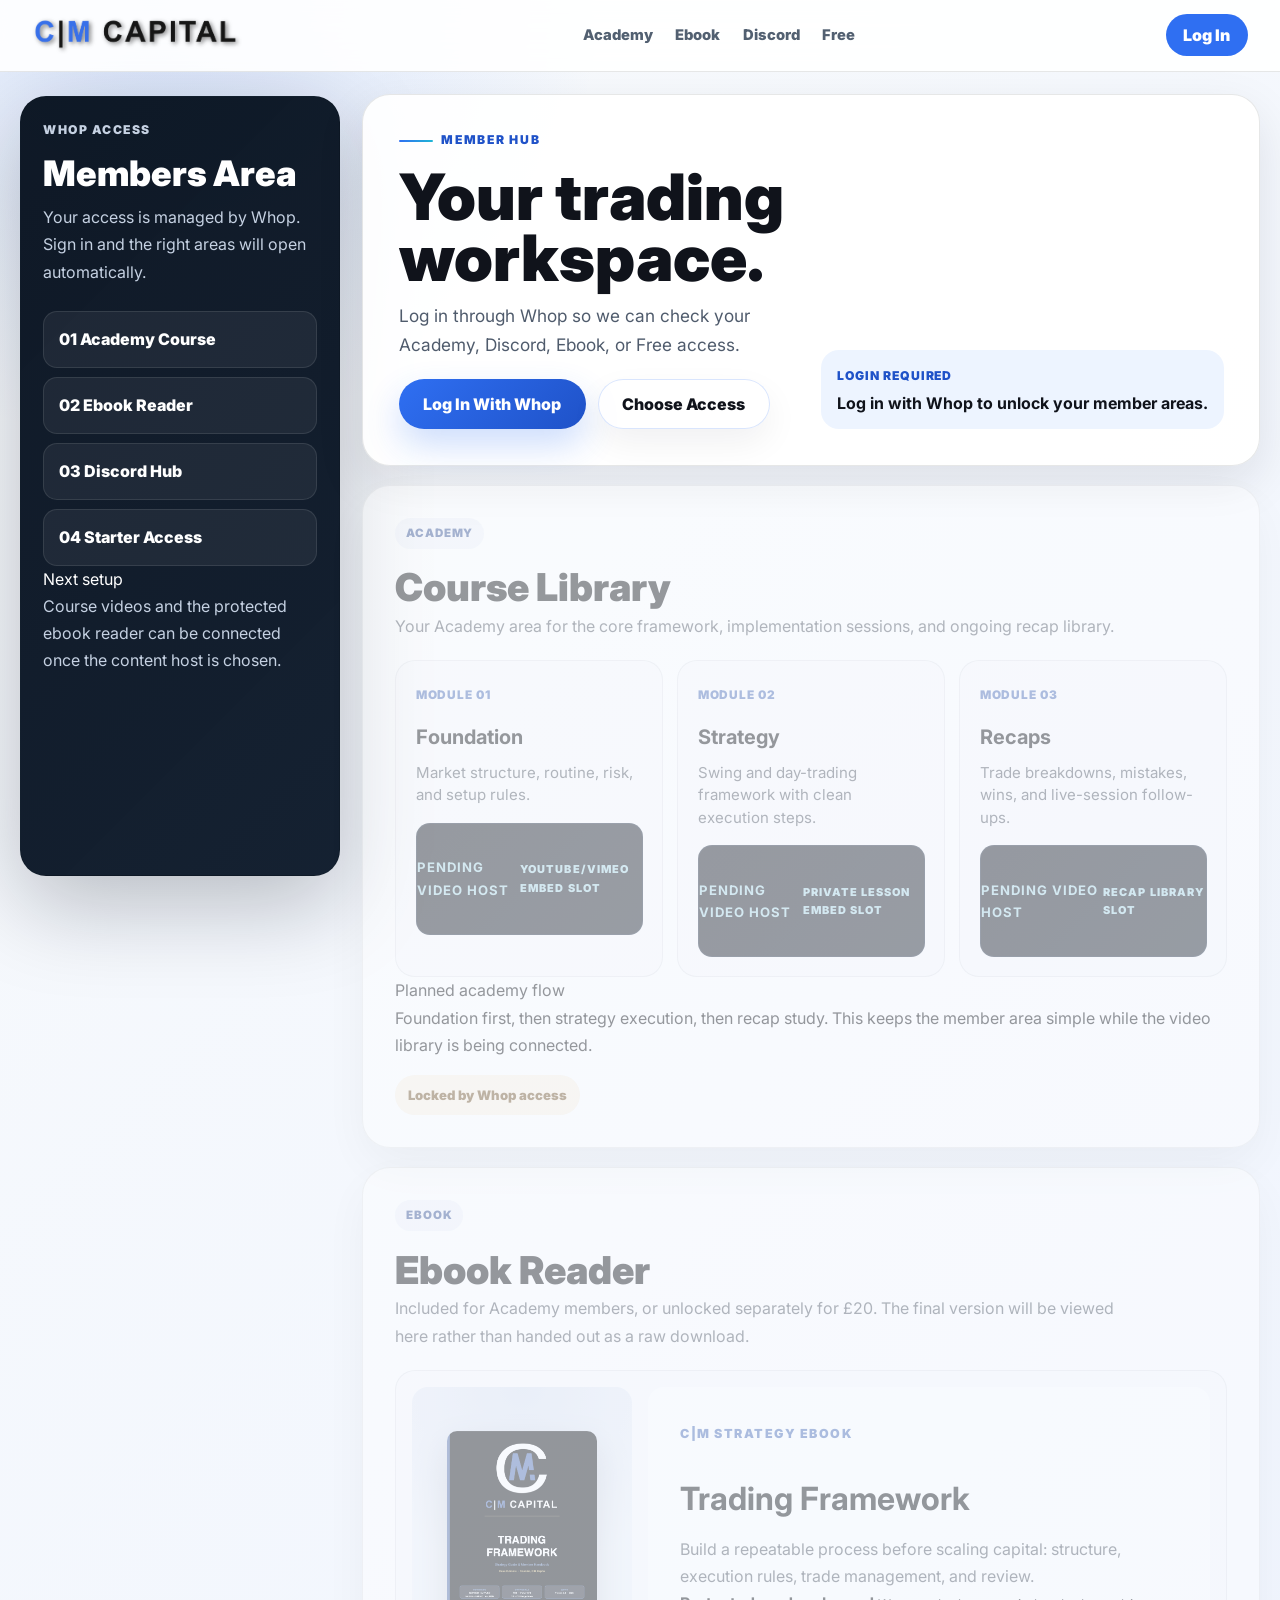
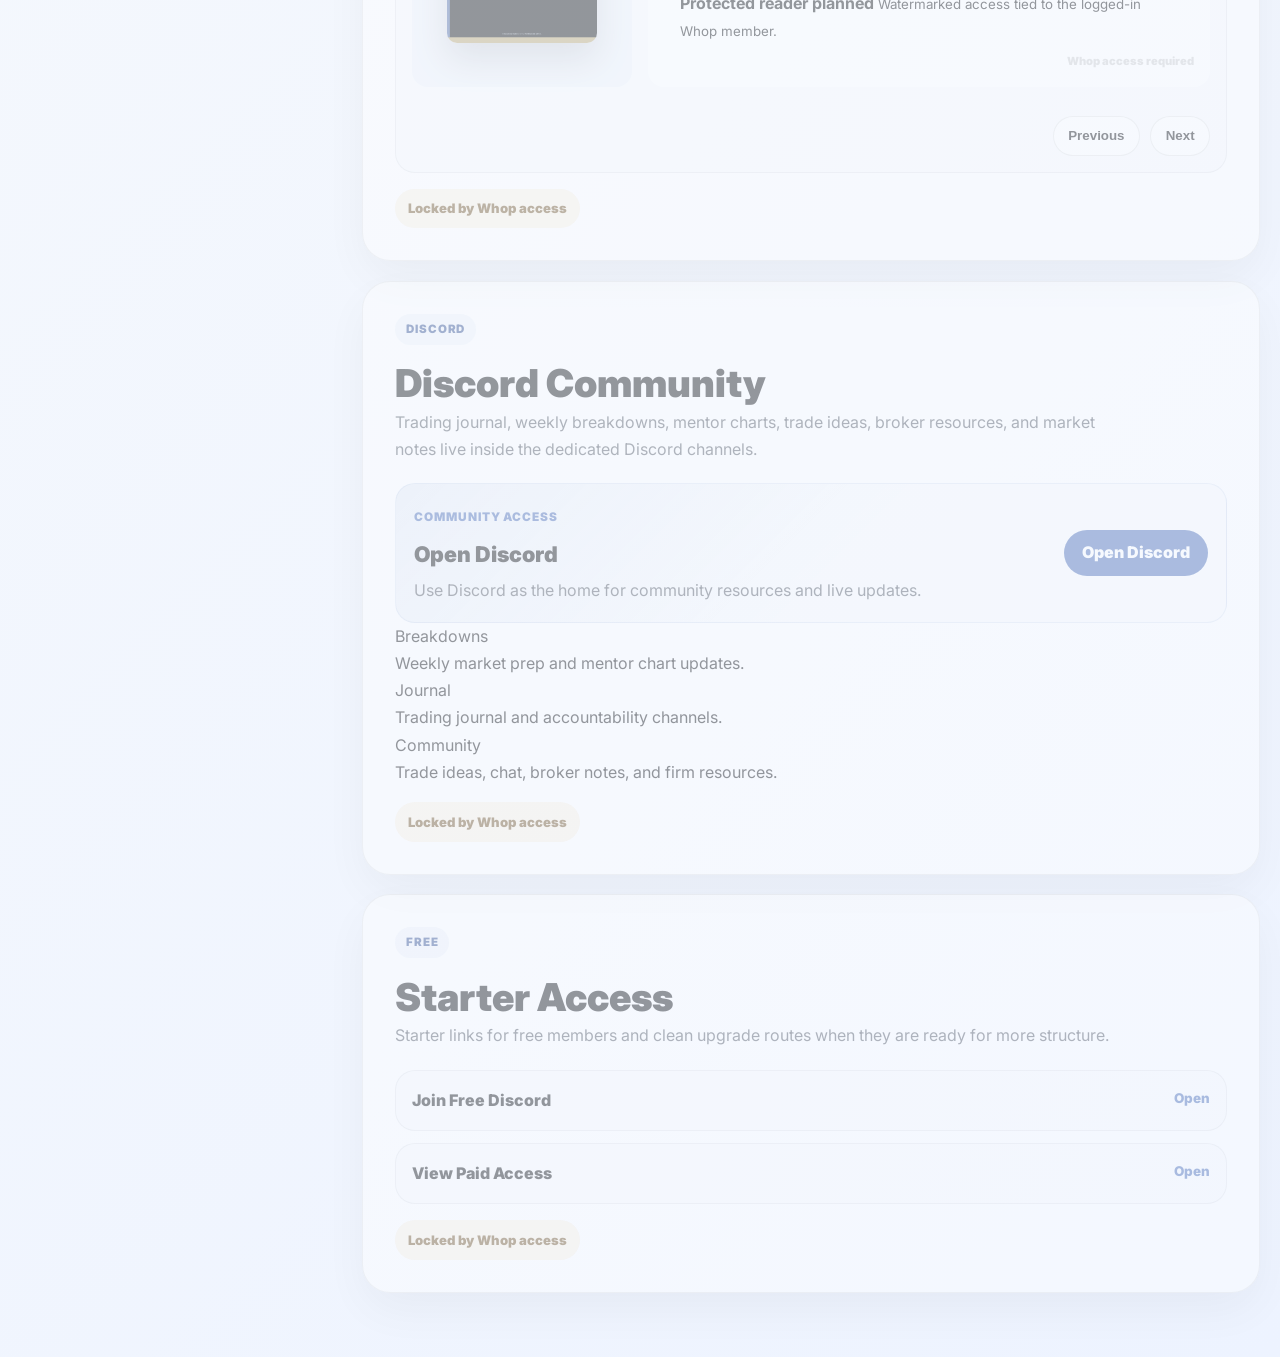
==== commit dca3abe0: "Add files via upload" ====
--- a/index.html
+++ b/index.html
@@ -2,360 +2,163 @@
 <html lang="en">
 <head>
   <meta charset="UTF-8" />
-  <meta name="viewport" content="width=device-width, initial-scale=1.0"/>
-  <title>C|M Capital - Trading Made Simple</title>
-  <meta name="description" content="£1.2M+ funded. 9+ years mastery. Join the 1%." />
-  <meta property="og:title" content="C|M Capital - Trading Made Simple" />
-  <meta property="og:description" content="Live mentorship. Funded accounts. Real results." />
-  <meta property="og:image" content="assets/logo-stacked-dark.png" />
-  <meta property="og:url" content="https://cmcapital.co" />
-  <link rel="icon" href="assets/logo-mark-dark.png" />
+  <meta name="viewport" content="width=device-width, initial-scale=1.0" />
+  <title>C|M Capital Members Area</title>
+  <meta name="description" content="C|M Capital member access preview for Academy, Discord, Ebook, and free resources." />
+  <link rel="icon" href="../assets/logo-mark-dark.png" />
   <link rel="preconnect" href="https://fonts.googleapis.com">
   <link rel="preconnect" href="https://fonts.gstatic.com" crossorigin>
-  <link href="https://fonts.googleapis.com/css2?family=Inter:wght@300;400;500;600;700;800;900&display=swap" rel="stylesheet">
-  <link rel="stylesheet" href="https://cdnjs.cloudflare.com/ajax/libs/font-awesome/6.5.0/css/all.min.css" crossorigin="anonymous" referrerpolicy="no-referrer" />
-  <link href="https://cdnjs.cloudflare.com/ajax/libs/lightbox2/2.11.4/css/lightbox.min.css" rel="stylesheet">
-  <link rel="stylesheet" href="style.css">
-  <script src="https://cdnjs.cloudflare.com/ajax/libs/jquery/3.7.1/jquery.min.js"></script>
+  <link href="https://fonts.googleapis.com/css2?family=Inter:wght@400;500;600;700;800;900&display=swap" rel="stylesheet">
+  <link rel="stylesheet" href="../style.css" />
 </head>
-<body>
-  <nav class="navbar">
-    <div class="container nav-content">
-      <a class="logo" href="#hero" aria-label="C|M Capital home">
-        <img src="assets/logo-nav.png" alt="C|M Capital" class="logo-img">
-      </a>
-      <button class="nav-toggle" type="button" aria-label="Open menu" aria-expanded="false">
-        <span></span>
-        <span></span>
-      </button>
-      <ul class="nav-links">
-        <li><a href="#hero">Home</a></li>
-        <li><a href="#proof">Results</a></li>
-        <li><a href="#services">Services</a></li>
-        <li><a href="#members">Members</a></li>
-        <li><a href="#contact">Contact</a></li>
-        <li class="nav-mobile-action"><a href="members/index.html">Log In</a></li>
-        <li class="nav-mobile-action"><a href="#services">Sign Up</a></li>
-      </ul>
-      <div class="nav-actions">
-        <a href="members/index.html" class="login-btn">Log In</a>
-        <a href="#services" class="nav-btn">Sign Up</a>
+<body class="portal-body">
+  <header class="portal-shell-header">
+    <a href="../index.html" class="portal-brand" aria-label="Back to C|M Capital home">
+      <img src="../assets/logo-nav.png" alt="C|M Capital">
+    </a>
+    <nav class="portal-topnav" aria-label="Member portal navigation">
+      <a href="#academy">Academy</a>
+      <a href="#ebook">Ebook</a>
+      <a href="#discord">Discord</a>
+      <a href="#free">Free</a>
+    </nav>
+    <a href="/api/auth/logout" class="portal-upgrade" id="portal-logout-link" hidden>Log Out</a>
+    <a href="/api/auth/login" class="portal-upgrade" id="portal-login-link">Log In</a>
+  </header>
+
+  <main class="portal-layout">
+    <aside class="portal-sidebar">
+      <p class="portal-label">Whop Access</p>
+      <h1>Members Area</h1>
+      <p id="portal-sidebar-copy">Sign in through Whop and this page will open the areas linked to your product access.</p>
+      <div class="portal-role-switcher" aria-label="Preview access level" hidden>
+        <button type="button" class="is-selected" data-role="academy">Academy</button>
+        <button type="button" data-role="ebook">Ebook</button>
+        <button type="button" data-role="discord">Discord</button>
+        <button type="button" data-role="free">Free</button>
       </div>
-    </div>
-  </nav>
+      <div class="portal-access-list">
+        <a href="#academy"><span>01</span> Academy Course</a>
+        <a href="#ebook"><span>02</span> Ebook Reader</a>
+        <a href="#discord"><span>03</span> Discord Hub</a>
+        <a href="#free"><span>04</span> Starter Access</a>
+      </div>
+      <div class="portal-side-note">
+        <span>Next setup</span>
+        <p>Course videos and the protected ebook reader can be connected once the content host is chosen.</p>
+      </div>
+    </aside>
 
-  <section id="hero" class="hero">
-    <div class="hero-bg" aria-hidden="true"></div>
-    <div class="container hero-grid">
-      <div class="hero-left">
-        <span class="eyebrow">C|M Capital Trading Education</span>
-        <h1>Trading <span class="gradient-text">Made Simple.</span></h1>
-        <p>Build a cleaner process for the markets with live mentorship, funded-account guidance, and a strategy designed to make trading feel less chaotic.</p>
-        <div class="hero-actions">
-          <a href="#services" class="btn-primary">Sign Up</a>
-          <a href="members/index.html" class="btn-secondary">Member Login</a>
+    <section class="portal-main">
+      <section class="portal-hero-card">
+        <div>
+          <span class="section-kicker">Member hub</span>
+          <h2>Your trading workspace.</h2>
+          <p id="portal-hero-copy">Checking your Whop access so the right member areas can open.</p>
+          <div class="portal-auth-actions" id="portal-auth-actions" hidden>
+            <a href="/api/auth/login" class="btn-primary">Log In With Whop</a>
+            <a href="../index.html#services" class="btn-secondary">Choose Access</a>
+          </div>
         </div>
-        <div class="hero-trust">
-          <strong>£1.2M+ funded</strong>
-          <strong>9+ years</strong>
-          <strong>Live mentorship</strong>
+        <div class="portal-status">
+          <span id="portal-status-kicker">Checking</span>
+          <strong id="portal-access-label">Loading member access...</strong>
         </div>
-      </div>
-      <div class="hero-right">
-        <div class="hero-terminal">
-          <div class="terminal-top">
-            <img src="assets/logo-terminal.png" alt="C|M Capital" class="terminal-logo">
-            <span>Member Access</span>
+      </section>
+
+      <section id="academy" class="portal-section" data-access="academy">
+        <div class="portal-section-head">
+          <span class="portal-tag">Academy</span>
+          <h2>Course Library</h2>
+          <p>Your Academy area for the core framework, implementation sessions, and ongoing recap library.</p>
+        </div>
+        <div class="lesson-grid">
+          <article class="lesson-card">
+            <span>Module 01</span>
+            <h3>Foundation</h3>
+            <p>Market structure, routine, risk, and setup rules.</p>
+            <div class="video-slot"><strong>Pending video host</strong><small>YouTube/Vimeo embed slot</small></div>
+          </article>
+          <article class="lesson-card">
+            <span>Module 02</span>
+            <h3>Strategy</h3>
+            <p>Swing and day-trading framework with clean execution steps.</p>
+            <div class="video-slot"><strong>Pending video host</strong><small>Private lesson embed slot</small></div>
+          </article>
+          <article class="lesson-card">
+            <span>Module 03</span>
+            <h3>Recaps</h3>
+            <p>Trade breakdowns, mistakes, wins, and live-session follow-ups.</p>
+            <div class="video-slot"><strong>Pending video host</strong><small>Recap library slot</small></div>
+          </article>
+        </div>
+        <div class="academy-next">
+          <span>Planned academy flow</span>
+          <p>Foundation first, then strategy execution, then recap study. This keeps the member area simple while the video library is being connected.</p>
+        </div>
+      </section>
+
+      <section id="ebook" class="portal-section" data-access="academy ebook">
+        <div class="portal-section-head">
+          <span class="portal-tag">Ebook</span>
+          <h2>Ebook Reader</h2>
+          <p>Included for Academy members, or unlocked separately for £20. The final version will be viewed here rather than handed out as a raw download.</p>
+        </div>
+        <div class="reader-preview">
+          <div class="ebook-preview-cover">
+            <img src="../assets/ebook-cover.png" alt="C|M Strategy Ebook cover">
           </div>
-          <div class="access-panel">
-            <div class="access-row is-active">
-              <span>Academy</span>
-              <strong>Course + Discord + Resources</strong>
-            </div>
-            <div class="access-row">
-              <span>Discord</span>
-              <strong>Community + Market Breakdowns</strong>
-            </div>
-            <div class="access-row">
-              <span>Ebook</span>
-              <strong>Included with Academy | £20 standalone</strong>
-            </div>
-            <div class="access-row">
-              <span>Free</span>
-              <strong>Starter Community</strong>
+          <div class="reader-page">
+            <span class="reader-watermark" id="reader-watermark">Whop access required</span>
+            <span>C|M Strategy Ebook</span>
+            <h3>Trading Framework</h3>
+            <p>Build a repeatable process before scaling capital: structure, execution rules, trade management, and review.</p>
+            <div class="reader-meta">
+              <strong>Protected reader planned</strong>
+              <small>Watermarked access tied to the logged-in Whop member.</small>
             </div>
           </div>
-          <div class="chart-panel portal-chart" aria-hidden="true">
-            <span style="height: 28%"></span>
-            <span style="height: 46%"></span>
-            <span style="height: 35%"></span>
-            <span style="height: 62%"></span>
-            <span style="height: 54%"></span>
-            <span style="height: 78%"></span>
-            <span style="height: 68%"></span>
-            <span style="height: 88%"></span>
-          </div>
-          <div class="terminal-footer">
-            <span>Risk-first education</span>
-            <span>Live breakdowns</span>
+          <div class="reader-controls">
+            <button type="button" disabled>Previous</button>
+            <button type="button" disabled>Next</button>
           </div>
         </div>
-        <img src="assets/logo-mark-dark.png" alt="" class="hero-watermark" aria-hidden="true">
-      </div>
-    </div>
-  </section>
+      </section>
 
-  <section class="signal-strip" aria-label="C|M Capital trading education highlights">
-    <div class="container signal-grid">
-      <div><span>01</span><strong>Learn the full strategy</strong></div>
-      <div><span>02</span><strong>Join live market sessions</strong></div>
-      <div><span>03</span><strong>Build a funded-trader routine</strong></div>
-    </div>
-  </section>
+      <section id="discord" class="portal-section" data-access="academy discord">
+        <div class="portal-section-head">
+          <span class="portal-tag">Discord</span>
+          <h2>Discord Community</h2>
+          <p>Trading journal, weekly breakdowns, mentor charts, trade ideas, broker resources, and market notes live inside the dedicated Discord channels.</p>
+        </div>
+        <div class="discord-open-card">
+          <div>
+            <span>Community Access</span>
+            <h3>Open Discord</h3>
+            <p>Use Discord as the home for community resources and live updates.</p>
+          </div>
+          <a href="https://whop.com/checkout/plan_9veu1Ojz0m4vs" target="_blank" rel="noopener" id="discord-access-link">Open Discord</a>
+        </div>
+        <div class="portal-mini-grid">
+          <article><span>Breakdowns</span><p>Weekly market prep and mentor chart updates.</p></article>
+          <article><span>Journal</span><p>Trading journal and accountability channels.</p></article>
+          <article><span>Community</span><p>Trade ideas, chat, broker notes, and firm resources.</p></article>
+        </div>
+      </section>
 
-  <section id="proof" class="proof">
-    <div class="container">
-      <span class="section-kicker">Verified progress</span>
-      <h2 class="section-title">£1.2M+ Funded. Real Achievements.</h2>
-      <p class="proof-subtitle">Real Members, Real Achievements.</p>
-      <div class="certificates-grid">
-        <a class="cert-card" href="https://static.wixstatic.com/media/12b4e4_e1417896304c4956a970305b742f949b~mv2.jpg" data-lightbox="proof" data-title="FTMO Verification"><img src="https://static.wixstatic.com/media/12b4e4_e1417896304c4956a970305b742f949b~mv2.jpg" alt="FTMO Verification"><span class="cert-glow"></span></a>
-        <a class="cert-card" href="https://static.wixstatic.com/media/12b4e4_af89cdf33e094489925b03c1c34840d3~mv2.jpg" data-lightbox="proof" data-title="FTMO Challenge"><img src="https://static.wixstatic.com/media/12b4e4_af89cdf33e094489925b03c1c34840d3~mv2.jpg" alt="FTMO Challenge"><span class="cert-glow"></span></a>
-        <a class="cert-card" href="https://static.wixstatic.com/media/12b4e4_b491c14f92e9499aa1f7ddf13540d034~mv2.png" data-lightbox="proof" data-title="Alpha"><img src="https://static.wixstatic.com/media/12b4e4_b491c14f92e9499aa1f7ddf13540d034~mv2.png" alt="Alpha"><span class="cert-glow"></span></a>
-        <a class="cert-card" href="https://static.wixstatic.com/media/12b4e4_dbfcf0c37f68417fbc602f39824dcedd~mv2.png" data-lightbox="proof" data-title="E8"><img src="https://static.wixstatic.com/media/12b4e4_dbfcf0c37f68417fbc602f39824dcedd~mv2.png" alt="E8"><span class="cert-glow"></span></a>
-        <a class="cert-card" href="https://static.wixstatic.com/media/12b4e4_911b5778fcf64243b6e887a0fd3acbe9~mv2.jpg" data-lightbox="proof" data-title="Skilled"><img src="https://static.wixstatic.com/media/12b4e4_911b5778fcf64243b6e887a0fd3acbe9~mv2.jpg" alt="Skilled"><span class="cert-glow"></span></a>
-        <a class="cert-card" href="https://static.wixstatic.com/media/12b4e4_2cb5f54d4d69474cb97d117338f6e626~mv2.jpg" data-lightbox="proof" data-title="ThinkCapital Funded"><img src="https://static.wixstatic.com/media/12b4e4_2cb5f54d4d69474cb97d117338f6e626~mv2.jpg" alt="ThinkCapital Funded"><span class="cert-glow"></span></a>
-        <a class="cert-card" href="https://static.wixstatic.com/media/12b4e4_65e0b459e53a41cd99a634537b96ced6~mv2.png" data-lightbox="proof" data-title="Skilled Phase 2"><img src="https://static.wixstatic.com/media/12b4e4_65e0b459e53a41cd99a634537b96ced6~mv2.png" alt="Skilled Phase 2"><span class="cert-glow"></span></a>
-        <a class="cert-card" href="https://static.wixstatic.com/media/12b4e4_06692466dd7548918edb45f351cd4873~mv2.jpg" data-lightbox="proof" data-title="Topstep Funded"><img src="https://static.wixstatic.com/media/12b4e4_06692466dd7548918edb45f351cd4873~mv2.jpg" alt="Topstep Funded"><span class="cert-glow"></span></a>
-        <a class="cert-card" href="https://static.wixstatic.com/media/12b4e4_3f2abed88b6144588541aa51b0d57181~mv2.jpg" data-lightbox="proof" data-title="Alpha Profit Split"><img src="https://static.wixstatic.com/media/12b4e4_3f2abed88b6144588541aa51b0d57181~mv2.jpg" alt="Alpha Profit Split"><span class="cert-glow"></span></a>
-        <a class="cert-card" href="https://static.wixstatic.com/media/12b4e4_bcabf772ca8643dc823edd0024297e35~mv2.jpg" data-lightbox="proof" data-title="Alpha Funded Trader"><img src="https://static.wixstatic.com/media/12b4e4_bcabf772ca8643dc823edd0024297e35~mv2.jpg" alt="Alpha Funded Trader"><span class="cert-glow"></span></a>
-        <a class="cert-card" href="https://static.wixstatic.com/media/12b4e4_582b4f75664f4051b3f0eda8b9ce3d25~mv2.jpg" data-lightbox="proof" data-title="Royal Challenge Funded"><img src="https://static.wixstatic.com/media/12b4e4_582b4f75664f4051b3f0eda8b9ce3d25~mv2.jpg" alt="Royal Challenge Funded"><span class="cert-glow"></span></a>
-        <a class="cert-card" href="https://static.wixstatic.com/media/12b4e4_2be69b20c9bc46779ba161b82480376c~mv2.jpg" data-lightbox="proof" data-title="Equity Edge Evaluation"><img src="https://static.wixstatic.com/media/12b4e4_2be69b20c9bc46779ba161b82480376c~mv2.jpg" alt="Equity Edge Evaluation"><span class="cert-glow"></span></a>
-        <a class="cert-card" href="https://static.wixstatic.com/media/12b4e4_3b68e37e5990472d8f9543b2bd538611~mv2.jpg" data-lightbox="proof" data-title="Funded Trader $25K"><img src="https://static.wixstatic.com/media/12b4e4_3b68e37e5990472d8f9543b2bd538611~mv2.jpg" alt="Funded Trader $25K"><span class="cert-glow"></span></a>
-        <a class="cert-card" href="https://static.wixstatic.com/media/12b4e4_d21b482038c84461b9a18f4f8c573eab~mv2.png" data-lightbox="proof" data-title="QT Funded $100K"><img src="https://static.wixstatic.com/media/12b4e4_d21b482038c84461b9a18f4f8c573eab~mv2.png" alt="QT Funded $100K"><span class="cert-glow"></span></a>
-        <a class="cert-card" href="https://static.wixstatic.com/media/12b4e4_6346a190fcfa47949b066a9511353f56~mv2.jpg" data-lightbox="proof" data-title="Funded Trader Proof"><img src="https://static.wixstatic.com/media/12b4e4_6346a190fcfa47949b066a9511353f56~mv2.jpg" alt="Funded Trader Proof"><span class="cert-glow"></span></a>
-        <a class="cert-card" href="https://static.wixstatic.com/media/12b4e4_2991ce1c50b240f79df9163320932eb6~mv2.jpg" data-lightbox="proof" data-title="Funded Account Proof"><img src="https://static.wixstatic.com/media/12b4e4_2991ce1c50b240f79df9163320932eb6~mv2.jpg" alt="Funded Account Proof"><span class="cert-glow"></span></a>
-      </div>
-    </div>
-  </section>
-
-  <section id="about" class="about">
-    <div class="container about-grid">
-      <div class="about-text">
-        <span class="section-kicker">The edge</span>
-        <h3>C|M Capital</h3>
-        <h4>Where Trading Meets A Simplified Edge.</h4>
-        <p>Founded by <strong>Steve Cutmore</strong> — <strong>9+ years mastering markets</strong>. Now teaching traders to get <strong>funded</strong>.</p>
-        <p>At C|M Capital, we are committed to providing the <strong>highest quality trading education and support</strong>. We believe that trading should be <strong>accessible to everyone</strong>, regardless of experience level.</p>
-        <p>That’s why our programs cater to <strong>both beginners and seasoned traders</strong>. Our team of experts is dedicated to helping you achieve your trading goals and become a <strong>successful, funded trader</strong>.</p>
-        <p>We pride ourselves on our <strong>innovative approach</strong>: combining <strong>cutting-edge strategies</strong> with <strong>hands-on mentorship</strong> to give you the tools to dominate the markets.</p>
-        <p class="about-cta">Join us at C|M Capital and <strong>start your journey to trading excellence today</strong>.</p>
-        <div class="social-icons">
-          <a href="https://x.com/LordCutmore" target="_blank" rel="noopener" aria-label="X (Twitter)" class="social-link"><i class="fab fa-x-twitter"></i></a>
-          <a href="https://www.youtube.com/@CMCapitalSteve" target="_blank" rel="noopener" aria-label="YouTube - C|M Capital" class="social-link"><i class="fab fa-youtube"></i></a>
-          <a href="https://www.youtube.com/@SteveCutmore" target="_blank" rel="noopener" aria-label="YouTube - Steve Cutmore" class="social-link"><i class="fab fa-youtube"></i></a>
-          <a href="https://www.instagram.com/cm_capital1/" target="_blank" rel="noopener" aria-label="Instagram" class="social-link"><i class="fab fa-instagram"></i></a>
+      <section id="free" class="portal-section" data-access="academy ebook discord free">
+        <div class="portal-section-head">
+          <span class="portal-tag">Free</span>
+          <h2>Starter Access</h2>
+          <p>Starter links for free members and clean upgrade routes when they are ready for more structure.</p>
         </div>
-      </div>
-      <div class="about-img">
-        <img src="assets/logo-stacked-dark.png" alt="C|M Logo">
-      </div>
-    </div>
-  </section>
-
-  <section id="services" class="services">
-    <div class="container">
-      <span class="section-kicker">Your next move</span>
-      <h2 class="section-title">Choose Your Path</h2>
-      <p class="section-intro">Every product leads into the same clean member system. Whop handles the purchase, your access level decides what opens inside.</p>
-      <div class="services-grid">
-        <div class="service-card">
-          <div class="card-icon-circle"><img src="https://static.wixstatic.com/media/12b4e4_d2369c2d73ae47ee8c82baf05413bcec~mv2.jpg" alt="Academy" class="card-icon-img"></div>
-          <h3>Academy</h3>
-          <ul class="service-list">
-            <li>Full Strategy | Swing & Day Trading</li><li>Live Webinars</li><li>Lifetime Access To Discord Community</li><li>24/7 Support</li><li>C|M Team Resources</li><li>Private Academy & Crypto Community</li><li>Traders Recap Videos</li>
-          </ul>
-          <a href="https://whop.com/checkout/plan_ubTXAZqwcYjle" class="btn-card" target="_blank" rel="noopener">Join Academy £500</a>
-          <div class="price-box"><p class="price-sub">One-Time Fee</p></div>
-          <span class="lifetime-badge">LIFETIME ACCESS</span>
+        <div class="resource-list">
+          <a href="https://whop.com/checkout/plan_aQADfPZUcDxqJ" target="_blank" rel="noopener">Join Free Discord</a>
+          <a href="../index.html#services">View Paid Access</a>
         </div>
-        <div class="service-card ebook-card">
-          <span class="badge badge-ebook">Included In Academy</span>
-          <div class="ebook-cover-wrap"><span class="ebook-shine" aria-hidden="true"></span><img src="assets/ebook-cover.png" alt="CM Capital Strategy Ebook cover"></div>
-          <h3>Strategy Ebook</h3>
-          <ul class="service-list">
-            <li>C|M Strategy Ebook</li><li>Included for Academy members</li><li>£20 lifetime access</li><li>Member-area reader access</li>
-          </ul>
-          <a href="https://whop.com/checkout/plan_Tot7zhkOdHlPX" class="btn-card" target="_blank" rel="noopener" data-whop-product="ebook">Buy Ebook £20</a>
-          <div class="price-box"><p class="price-sub">Academy Members Get This Included</p></div>
-        </div>
-        <div class="service-card best-seller">
-          <span class="badge">Most Popular</span>
-          <div class="card-icon-circle"><img src="https://static.wixstatic.com/media/12b4e4_b20c8b9b5b5c4fd4a138de349d25d3da~mv2.png" alt="Discord" class="card-icon-img"></div>
-          <h3>Discord Community</h3>
-          <ul class="service-list">
-            <li>Weekly Market Breakdowns & Updates</li><li>Community Trade Ideas</li><li>Accountability (Wins & Loss Channels)</li><li>Live Mentors Charts & Updates</li><li>A FREE Trading Journal</li><li>Full C|M Community Chat</li>
-          </ul>
-          <a href="https://whop.com/checkout/plan_9veu1Ojz0m4vs" class="btn-card" target="_blank" rel="noopener">Join Discord £15/mo</a>
-        </div>
-        <div class="service-card">
-          <span class="badge badge-free">FREE</span>
-          <div class="card-icon-circle"><img src="https://static.wixstatic.com/media/12b4e4_b20c8b9b5b5c4fd4a138de349d25d3da~mv2.png" alt="Free Community" class="card-icon-img"></div>
-          <h3>Free Community</h3>
-          <ul class="service-list">
-            <li>General Chat</li><li>Profits & Losses Sharing</li><li>Trade Ideas Channel</li><li>Economic Calendar</li><li>Recommended Brokers</li><li>Prop Firms List</li><li>Exclusive Prop Firm Discounts</li><li>Mentor Charts</li>
-          </ul>
-          <a href="https://whop.com/checkout/plan_aQADfPZUcDxqJ" class="btn-card" target="_blank" rel="noopener">Join Free Discord</a>
-          <div class="price-box"><p class="price-sub">Free Forever</p></div>
-        </div>
-      </div>
-    </div>
-  </section>
-
-  <section id="members" class="members">
-    <div class="container">
-      <div class="members-head">
-        <div>
-          <span class="section-kicker">Members area</span>
-          <h2 class="section-title">One Login. The Right Access.</h2>
-        </div>
-        <div class="members-copy">
-          <p>Members log in through Whop. Academy members get the ebook included, while non-Academy buyers can unlock the ebook reader for £20.</p>
-          <div class="members-actions">
-            <a href="members/index.html" class="btn-primary">Member Login</a>
-            <a href="#services" class="btn-secondary">Choose Access</a>
-          </div>
-        </div>
-      </div>
-      <div class="access-steps">
-        <article><span>01</span><h3>Buy Through Whop</h3><p>Your existing Whop products stay in charge of payments, Discord access, and customer records.</p></article>
-        <article><span>02</span><h3>Log Into Members</h3><p>The website member area becomes the clean home for course videos, ebook access, and resources.</p></article>
-        <article><span>03</span><h3>Show The Right Content</h3><p>Academy, ebook, paid Discord, and free members each see only the areas linked to their access.</p></article>
-      </div>
-      <div class="portal-grid">
-        <article class="portal-card">
-          <span class="portal-tag">Ebook</span>
-          <h3>Ebook Reader</h3>
-          <p>Included for Academy members, or unlocked separately for £20. Built for viewing inside the member area rather than handing out a raw file.</p>
-        </article>
-        <article class="portal-card">
-          <span class="portal-tag">Academy</span>
-          <h3>Course Library</h3>
-          <p>Structured lesson areas for Academy members, with course videos, recaps, and resources in one clean place.</p>
-        </article>
-        <article class="portal-card">
-          <span class="portal-tag">Discord</span>
-          <h3>Discord Community</h3>
-          <p>Community resources stay inside Discord. Members use the portal to open the right Whop-managed Discord access.</p>
-        </article>
-        <article class="portal-card">
-          <span class="portal-tag">Free</span>
-          <h3>Starter Access</h3>
-          <p>Free members get the basic community entry points without seeing the paid Academy or ebook areas.</p>
-        </article>
-      </div>
-    </div>
-  </section>
-
-  <section id="faq" class="faq">
-    <div class="container faq-grid">
-      <div>
-        <span class="section-kicker">Quick answers</span>
-        <h2 class="section-title">Before You Join</h2>
-      </div>
-      <div class="faq-list">
-        <details open>
-          <summary>Is the ebook included with Academy?</summary>
-          <p>Yes. Academy members get the Strategy Ebook included. Non-Academy members can buy standalone access for £20.</p>
-        </details>
-        <details>
-          <summary>Where do members log in?</summary>
-          <p>The site is set up for a Whop-powered member login. The preview page is live locally now; the final login URL gets swapped in once the backend is ready.</p>
-        </details>
-        <details>
-          <summary>Can course videos be watched on the site?</summary>
-          <p>Yes. The member area is designed for embedded course lessons. We can use YouTube unlisted embeds short-term, then upgrade to Vimeo, Bunny, or VdoCipher later.</p>
-        </details>
-      </div>
-    </div>
-  </section>
-
-  <section id="reviews" class="reviews">
-    <div class="container">
-      <span class="section-kicker">Trader feedback</span>
-      <h2 class="section-title">What Our Traders Say</h2>
-    </div>
-    <div class="reviews-track" aria-label="Trader reviews">
-      <div class="reviews-slider">
-        <article class="review-card"><p class="review-text">"After trying tons of courses over the years, this is by far the best one I've found. The content is simple, clear, and actually works for me."</p><p class="review-author">- Dal</p></article>
-        <article class="review-card"><p class="review-text">"I'm so grateful to be part of this amazing community. The course, the support, and the people here are on another level — highly recommend!"</p><p class="review-author">- Leahy</p></article>
-        <article class="review-card"><p class="review-text">"Solid course with simple day-to-day setups that finally click. The homework reviews really help build a strong foundation. Best community out there."</p><p class="review-author">- Mo</p></article>
-        <article class="review-card"><p class="review-text">"I kept going back to your videos — that's what really helped me. You've been relentless for about 6 months and it's paid off big time for me."</p><p class="review-author">- JP</p></article>
-        <article class="review-card"><p class="review-text">"I watched a few of your trade breakdowns to see how you spotted those really intricate entries. That’s when I realised what I was missing with S&D — massive help, thanks mate!"</p><p class="review-author">- Jonathon</p></article>
-        <article class="review-card"><p class="review-text">"After trying tons of courses over the years, this is by far the best one I've found. The content is simple, clear, and actually works for me."</p><p class="review-author">- Dal</p></article>
-        <article class="review-card"><p class="review-text">"I'm so grateful to be part of this amazing community. The course, the support, and the people here are on another level — highly recommend!"</p><p class="review-author">- Leahy</p></article>
-        <article class="review-card"><p class="review-text">"Solid course with simple day-to-day setups that finally click. The homework reviews really help build a strong foundation. Best community out there."</p><p class="review-author">- Mo</p></article>
-        <article class="review-card"><p class="review-text">"I kept going back to your videos — that's what really helped me. You've been relentless for about 6 months and it's paid off big time for me."</p><p class="review-author">- JP</p></article>
-        <article class="review-card"><p class="review-text">"I watched a few of your trade breakdowns to see how you spotted those really intricate entries. That’s when I realised what I was missing with S&D — massive help, thanks mate!"</p><p class="review-author">- Jonathon</p></article>
-        <article class="review-card"><p class="review-text">"After trying tons of courses over the years, this is by far the best one I've found. The content is simple, clear, and actually works for me."</p><p class="review-author">- Dal</p></article>
-        <article class="review-card"><p class="review-text">"I'm so grateful to be part of this amazing community. The course, the support, and the people here are on another level — highly recommend!"</p><p class="review-author">- Leahy</p></article>
-        <article class="review-card"><p class="review-text">"Solid course with simple day-to-day setups that finally click. The homework reviews really help build a strong foundation. Best community out there."</p><p class="review-author">- Mo</p></article>
-        <article class="review-card"><p class="review-text">"I kept going back to your videos — that's what really helped me. You've been relentless for about 6 months and it's paid off big time for me."</p><p class="review-author">- JP</p></article>
-        <article class="review-card"><p class="review-text">"I watched a few of your trade breakdowns to see how you spotted those really intricate entries. That’s when I realised what I was missing with S&D — massive help, thanks mate!"</p><p class="review-author">- Jonathon</p></article>
-      </div>
-    </div>
-  </section>
-
-  <section id="contact" class="contact">
-    <div class="container contact-grid">
-      <form class="contact-form" action="https://formspree.io/f/mgvpndok" method="POST">
-        <input type="text" name="first_name" placeholder="First Name" required>
-        <input type="text" name="last_name" placeholder="Last Name" required>
-        <input type="email" name="email" placeholder="Email" required>
-        <input type="hidden" name="_subject" value="New Contact Form Submission">
-        <input type="hidden" name="_next" value="#contact">
-        <textarea name="message" rows="4" placeholder="I'm ready..." required></textarea>
-        <button type="submit" class="btn-submit">Send Message</button>
-      </form>
-      <div class="form-success" id="form-success" style="display: none;">
-        <p>Message Sent! We’ll reply within 24 hours.</p>
-      </div>
-      <div class="contact-text">
-        <span class="section-kicker">Start here</span>
-        <h2>Get in Touch</h2>
-        <p>One message. One step closer to funded.</p>
-      </div>
-    </div>
-  </section>
-
-  <footer>
-    <div class="container footer-grid">
-      <div class="footer-left">
-        <p>© 2025 C|M Capital. Built for traders. By traders.</p>
-        <p class="mission">Our mission: Fund 1,000 traders by 2027.</p>
-      </div>
-      <div class="footer-right">
-        <div class="trust-seal">
-          <svg width="36" height="36" viewBox="0 0 24 24" fill="none" xmlns="http://www.w3.org/2000/svg" aria-hidden="true">
-            <path d="M9 16.17L4.83 12l-1.42 1.41L9 19 21 7l-1.41-1.41z" fill="white"/>
-          </svg>
-          <span>Access managed via Whop</span>
-        </div>
-        <div class="footer-links">
-          <a href="#about">About</a>
-          <a href="#services">Services</a>
-          <a href="#members">Members</a>
-          <a href="#faq">FAQ</a>
-          <a href="#contact">Contact</a>
-        </div>
-      </div>
-    </div>
-    <div class="container footer-disclaimer">
-      <p>C|M Capital provides trading education only. Nothing on this website is financial advice, investment advice, or a guarantee of results. Trading involves risk and you should only trade with money you can afford to lose.</p>
-    </div>
-  </footer>
-
-  <script src="https://cdnjs.cloudflare.com/ajax/libs/lightbox2/2.11.4/js/lightbox.min.js"></script>
-  <script src="script.js"></script>
+      </section>
+    </section>
+  </main>
+  <script src="../script.js"></script>
 </body>
 </html>
--- a/style.css
+++ b/style.css
@@ -1167,6 +1167,9 @@
   gap: 0.5rem;
   margin-top: 1.4rem;
 }
+.portal-role-switcher[hidden] {
+  display: none;
+}
 .portal-role-switcher button {
   min-height: 42px;
   border: 1px solid rgba(255,255,255,0.12);
@@ -1217,6 +1220,16 @@
   line-height: 0.95;
 }
 .portal-hero-card p { max-width: 640px; color: var(--soft-ink); font-size: 1.08rem; }
+.portal-auth-actions {
+  display: flex;
+  flex-wrap: wrap;
+  gap: 0.75rem;
+  margin-top: 1.25rem;
+}
+.portal-auth-actions[hidden],
+.portal-upgrade[hidden] {
+  display: none;
+}
 .portal-status {
   min-width: 260px;
   padding: 1rem;
@@ -1242,7 +1255,7 @@
   filter: grayscale(0.45);
 }
 .portal-section.is-locked::after {
-  content: "Locked for this preview access level";
+  content: "Locked by Whop access";
   display: inline-flex;
   margin-top: 1rem;
   padding: 0.55rem 0.8rem;
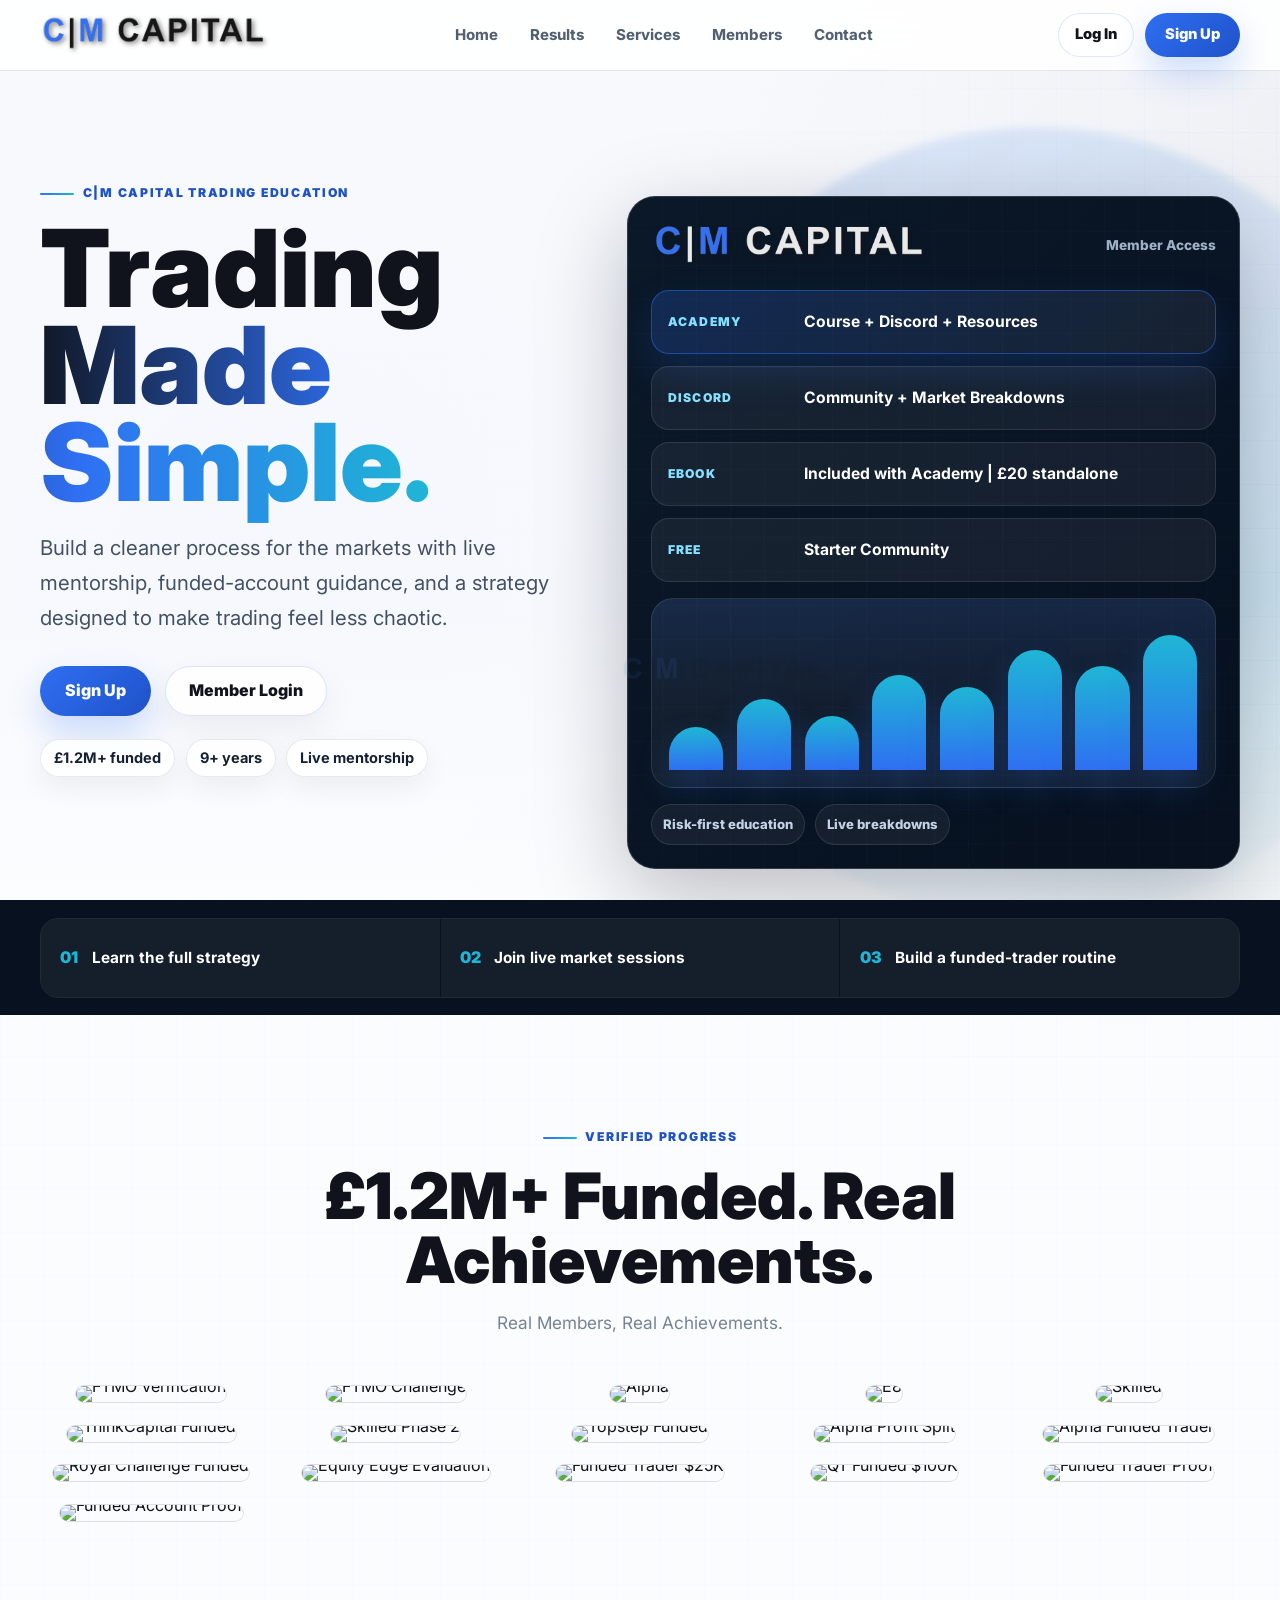
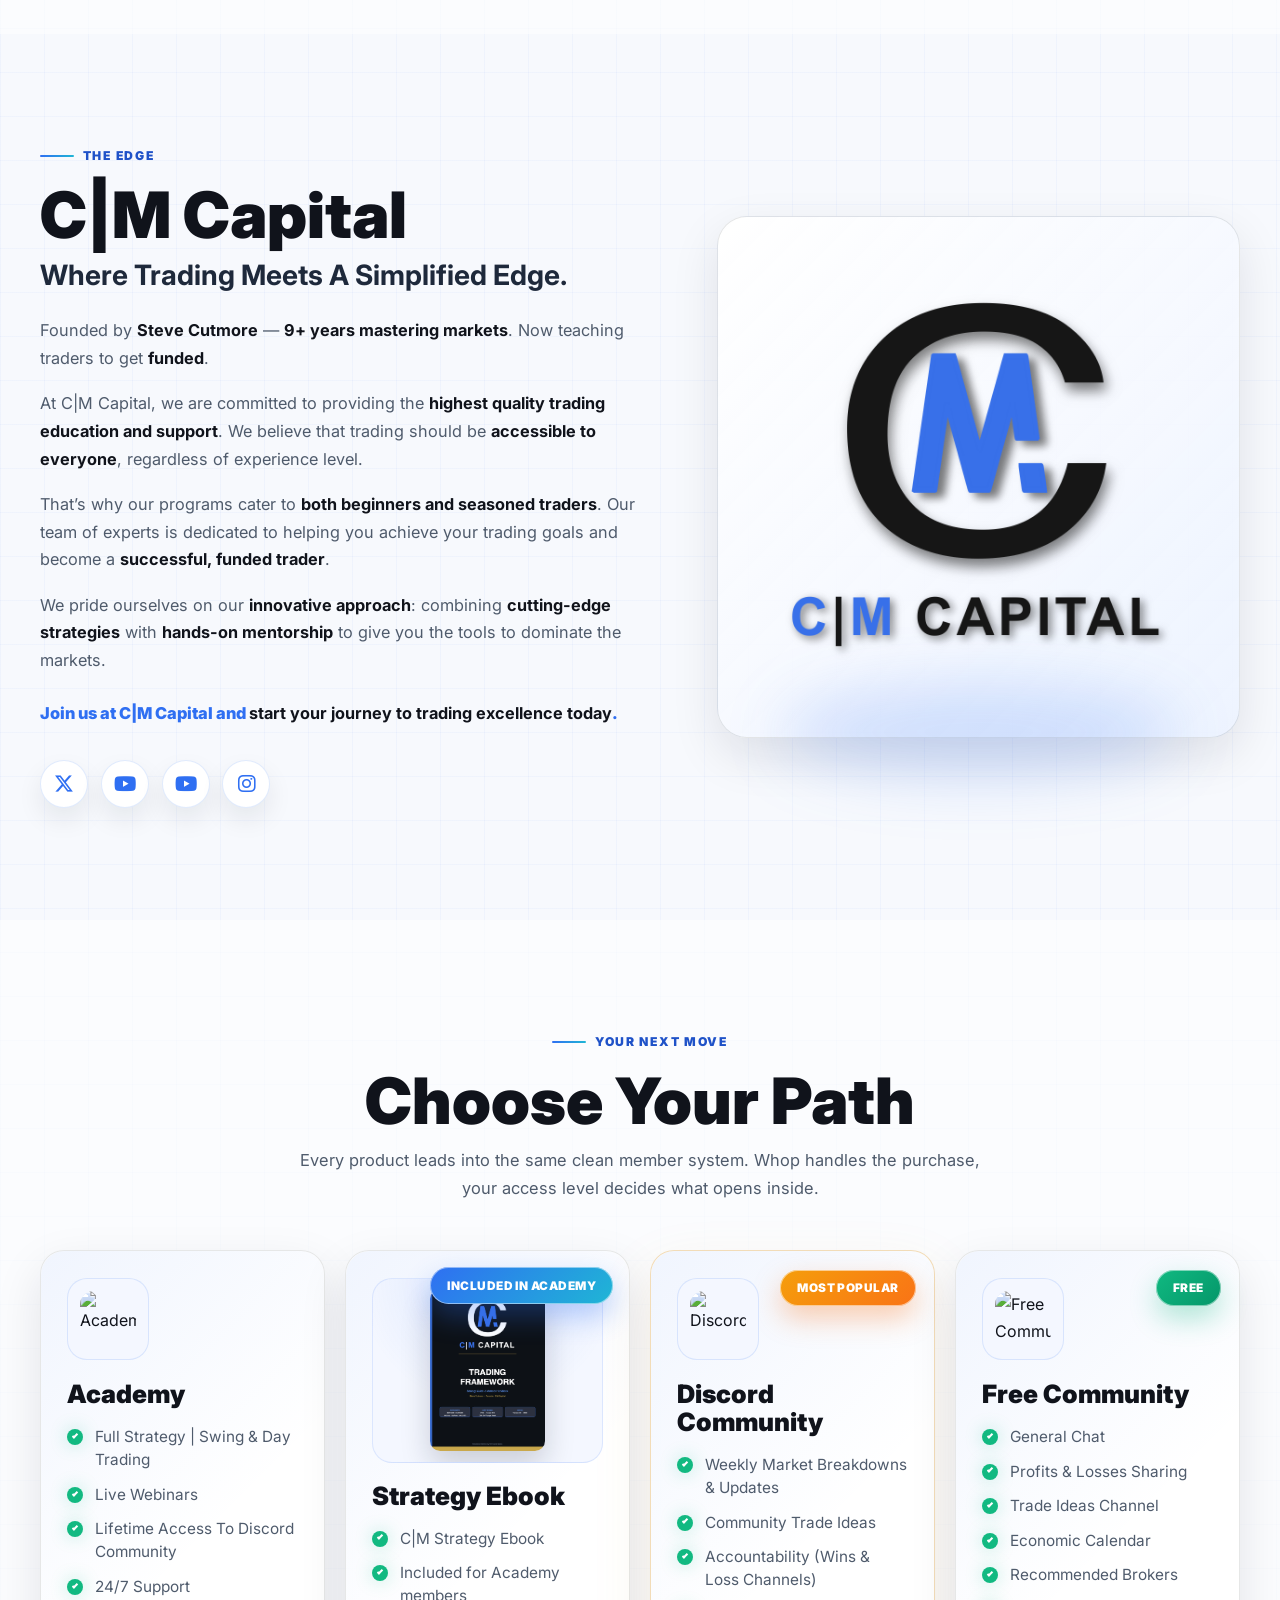
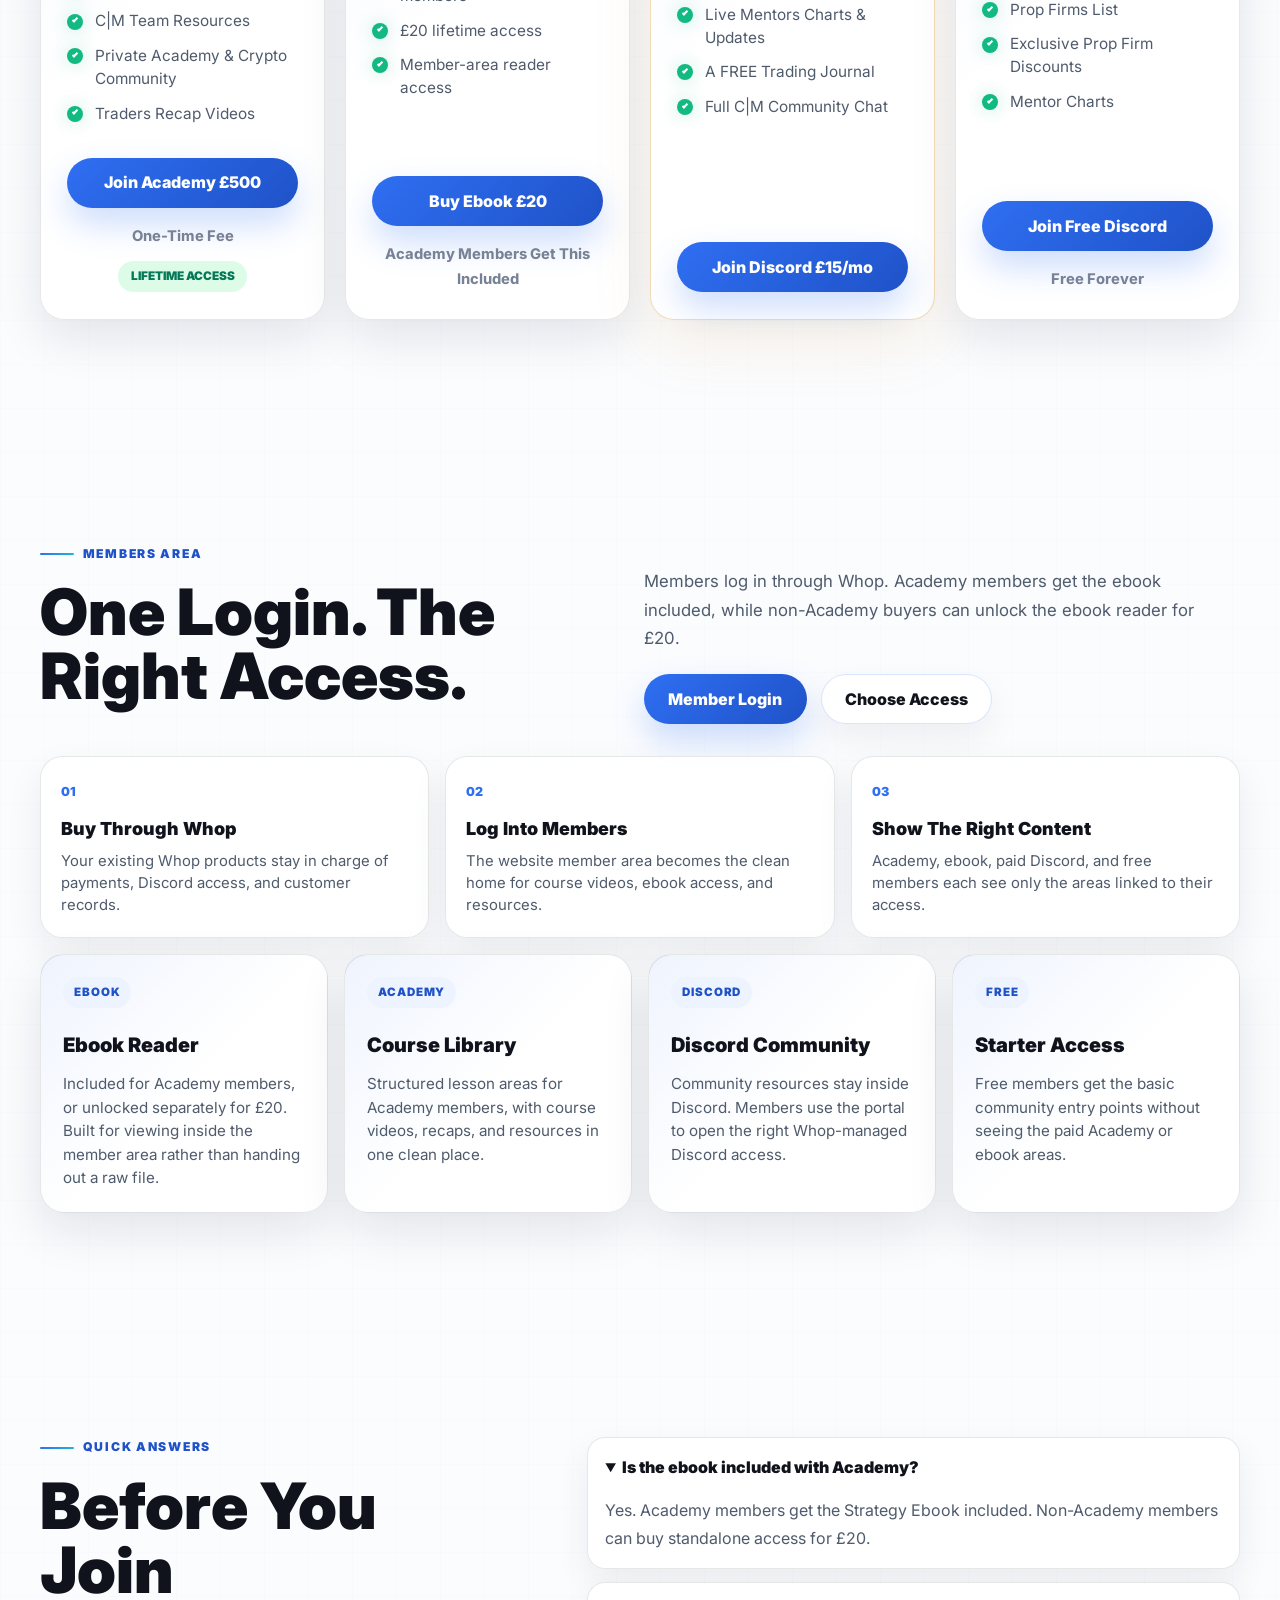
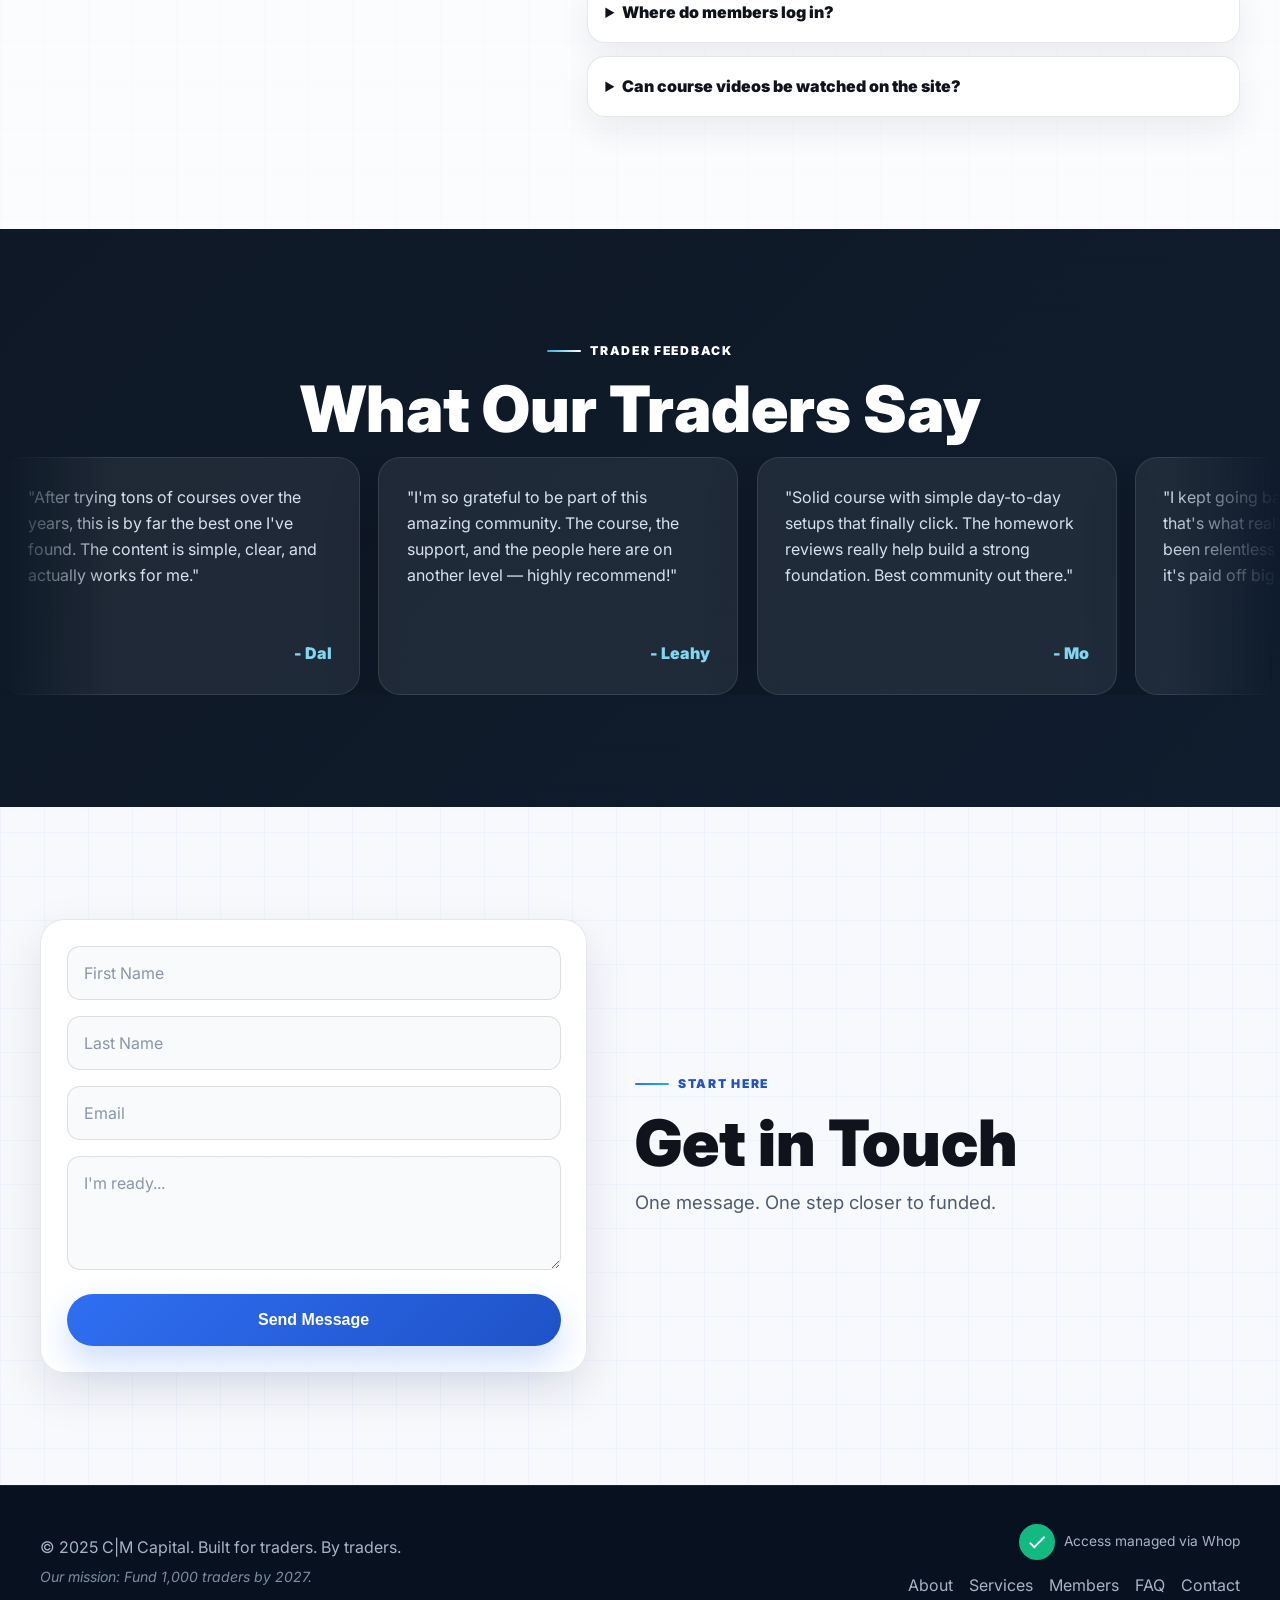
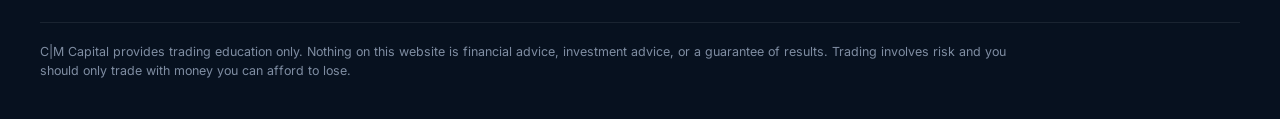
==== commit 38985893: "Add files via upload" ====
--- a/index.html
+++ b/index.html
@@ -2,163 +2,360 @@
 <html lang="en">
 <head>
   <meta charset="UTF-8" />
-  <meta name="viewport" content="width=device-width, initial-scale=1.0" />
-  <title>C|M Capital Members Area</title>
-  <meta name="description" content="C|M Capital member access preview for Academy, Discord, Ebook, and free resources." />
-  <link rel="icon" href="../assets/logo-mark-dark.png" />
+  <meta name="viewport" content="width=device-width, initial-scale=1.0"/>
+  <title>C|M Capital - Trading Made Simple</title>
+  <meta name="description" content="£1.2M+ funded. 9+ years mastery. Join the 1%." />
+  <meta property="og:title" content="C|M Capital - Trading Made Simple" />
+  <meta property="og:description" content="Live mentorship. Funded accounts. Real results." />
+  <meta property="og:image" content="assets/logo-stacked-dark.png" />
+  <meta property="og:url" content="https://cmcapital.co" />
+  <link rel="icon" href="assets/logo-mark-dark.png" />
   <link rel="preconnect" href="https://fonts.googleapis.com">
   <link rel="preconnect" href="https://fonts.gstatic.com" crossorigin>
-  <link href="https://fonts.googleapis.com/css2?family=Inter:wght@400;500;600;700;800;900&display=swap" rel="stylesheet">
-  <link rel="stylesheet" href="../style.css" />
+  <link href="https://fonts.googleapis.com/css2?family=Inter:wght@300;400;500;600;700;800;900&display=swap" rel="stylesheet">
+  <link rel="stylesheet" href="https://cdnjs.cloudflare.com/ajax/libs/font-awesome/6.5.0/css/all.min.css" crossorigin="anonymous" referrerpolicy="no-referrer" />
+  <link href="https://cdnjs.cloudflare.com/ajax/libs/lightbox2/2.11.4/css/lightbox.min.css" rel="stylesheet">
+  <link rel="stylesheet" href="style.css">
+  <script src="https://cdnjs.cloudflare.com/ajax/libs/jquery/3.7.1/jquery.min.js"></script>
 </head>
-<body class="portal-body">
-  <header class="portal-shell-header">
-    <a href="../index.html" class="portal-brand" aria-label="Back to C|M Capital home">
-      <img src="../assets/logo-nav.png" alt="C|M Capital">
-    </a>
-    <nav class="portal-topnav" aria-label="Member portal navigation">
-      <a href="#academy">Academy</a>
-      <a href="#ebook">Ebook</a>
-      <a href="#discord">Discord</a>
-      <a href="#free">Free</a>
-    </nav>
-    <a href="/api/auth/logout" class="portal-upgrade" id="portal-logout-link" hidden>Log Out</a>
-    <a href="/api/auth/login" class="portal-upgrade" id="portal-login-link">Log In</a>
-  </header>
-
-  <main class="portal-layout">
-    <aside class="portal-sidebar">
-      <p class="portal-label">Whop Access</p>
-      <h1>Members Area</h1>
-      <p id="portal-sidebar-copy">Sign in through Whop and this page will open the areas linked to your product access.</p>
-      <div class="portal-role-switcher" aria-label="Preview access level" hidden>
-        <button type="button" class="is-selected" data-role="academy">Academy</button>
-        <button type="button" data-role="ebook">Ebook</button>
-        <button type="button" data-role="discord">Discord</button>
-        <button type="button" data-role="free">Free</button>
-      </div>
-      <div class="portal-access-list">
-        <a href="#academy"><span>01</span> Academy Course</a>
-        <a href="#ebook"><span>02</span> Ebook Reader</a>
-        <a href="#discord"><span>03</span> Discord Hub</a>
-        <a href="#free"><span>04</span> Starter Access</a>
-      </div>
-      <div class="portal-side-note">
-        <span>Next setup</span>
-        <p>Course videos and the protected ebook reader can be connected once the content host is chosen.</p>
-      </div>
-    </aside>
-
-    <section class="portal-main">
-      <section class="portal-hero-card">
+<body>
+  <nav class="navbar">
+    <div class="container nav-content">
+      <a class="logo" href="#hero" aria-label="C|M Capital home">
+        <img src="assets/logo-nav.png" alt="C|M Capital" class="logo-img">
+      </a>
+      <button class="nav-toggle" type="button" aria-label="Open menu" aria-expanded="false">
+        <span></span>
+        <span></span>
+      </button>
+      <ul class="nav-links">
+        <li><a href="#hero">Home</a></li>
+        <li><a href="#proof">Results</a></li>
+        <li><a href="#services">Services</a></li>
+        <li><a href="#members">Members</a></li>
+        <li><a href="#contact">Contact</a></li>
+        <li class="nav-mobile-action"><a href="/api/auth/login">Log In</a></li>
+        <li class="nav-mobile-action"><a href="#services">Sign Up</a></li>
+      </ul>
+      <div class="nav-actions">
+        <a href="/api/auth/login" class="login-btn">Log In</a>
+        <a href="#services" class="nav-btn">Sign Up</a>
+      </div>
+    </div>
+  </nav>
+
+  <section id="hero" class="hero">
+    <div class="hero-bg" aria-hidden="true"></div>
+    <div class="container hero-grid">
+      <div class="hero-left">
+        <span class="eyebrow">C|M Capital Trading Education</span>
+        <h1>Trading <span class="gradient-text">Made Simple.</span></h1>
+        <p>Build a cleaner process for the markets with live mentorship, funded-account guidance, and a strategy designed to make trading feel less chaotic.</p>
+        <div class="hero-actions">
+          <a href="#services" class="btn-primary">Sign Up</a>
+          <a href="/api/auth/login" class="btn-secondary">Member Login</a>
+        </div>
+        <div class="hero-trust">
+          <strong>£1.2M+ funded</strong>
+          <strong>9+ years</strong>
+          <strong>Live mentorship</strong>
+        </div>
+      </div>
+      <div class="hero-right">
+        <div class="hero-terminal">
+          <div class="terminal-top">
+            <img src="assets/logo-terminal.png" alt="C|M Capital" class="terminal-logo">
+            <span>Member Access</span>
+          </div>
+          <div class="access-panel">
+            <div class="access-row is-active">
+              <span>Academy</span>
+              <strong>Course + Discord + Resources</strong>
+            </div>
+            <div class="access-row">
+              <span>Discord</span>
+              <strong>Community + Market Breakdowns</strong>
+            </div>
+            <div class="access-row">
+              <span>Ebook</span>
+              <strong>Included with Academy | £20 standalone</strong>
+            </div>
+            <div class="access-row">
+              <span>Free</span>
+              <strong>Starter Community</strong>
+            </div>
+          </div>
+          <div class="chart-panel portal-chart" aria-hidden="true">
+            <span style="height: 28%"></span>
+            <span style="height: 46%"></span>
+            <span style="height: 35%"></span>
+            <span style="height: 62%"></span>
+            <span style="height: 54%"></span>
+            <span style="height: 78%"></span>
+            <span style="height: 68%"></span>
+            <span style="height: 88%"></span>
+          </div>
+          <div class="terminal-footer">
+            <span>Risk-first education</span>
+            <span>Live breakdowns</span>
+          </div>
+        </div>
+        <img src="assets/logo-mark-dark.png" alt="" class="hero-watermark" aria-hidden="true">
+      </div>
+    </div>
+  </section>
+
+  <section class="signal-strip" aria-label="C|M Capital trading education highlights">
+    <div class="container signal-grid">
+      <div><span>01</span><strong>Learn the full strategy</strong></div>
+      <div><span>02</span><strong>Join live market sessions</strong></div>
+      <div><span>03</span><strong>Build a funded-trader routine</strong></div>
+    </div>
+  </section>
+
+  <section id="proof" class="proof">
+    <div class="container">
+      <span class="section-kicker">Verified progress</span>
+      <h2 class="section-title">£1.2M+ Funded. Real Achievements.</h2>
+      <p class="proof-subtitle">Real Members, Real Achievements.</p>
+      <div class="certificates-grid">
+        <a class="cert-card" href="https://static.wixstatic.com/media/12b4e4_e1417896304c4956a970305b742f949b~mv2.jpg" data-lightbox="proof" data-title="FTMO Verification"><img src="https://static.wixstatic.com/media/12b4e4_e1417896304c4956a970305b742f949b~mv2.jpg" alt="FTMO Verification"><span class="cert-glow"></span></a>
+        <a class="cert-card" href="https://static.wixstatic.com/media/12b4e4_af89cdf33e094489925b03c1c34840d3~mv2.jpg" data-lightbox="proof" data-title="FTMO Challenge"><img src="https://static.wixstatic.com/media/12b4e4_af89cdf33e094489925b03c1c34840d3~mv2.jpg" alt="FTMO Challenge"><span class="cert-glow"></span></a>
+        <a class="cert-card" href="https://static.wixstatic.com/media/12b4e4_b491c14f92e9499aa1f7ddf13540d034~mv2.png" data-lightbox="proof" data-title="Alpha"><img src="https://static.wixstatic.com/media/12b4e4_b491c14f92e9499aa1f7ddf13540d034~mv2.png" alt="Alpha"><span class="cert-glow"></span></a>
+        <a class="cert-card" href="https://static.wixstatic.com/media/12b4e4_dbfcf0c37f68417fbc602f39824dcedd~mv2.png" data-lightbox="proof" data-title="E8"><img src="https://static.wixstatic.com/media/12b4e4_dbfcf0c37f68417fbc602f39824dcedd~mv2.png" alt="E8"><span class="cert-glow"></span></a>
+        <a class="cert-card" href="https://static.wixstatic.com/media/12b4e4_911b5778fcf64243b6e887a0fd3acbe9~mv2.jpg" data-lightbox="proof" data-title="Skilled"><img src="https://static.wixstatic.com/media/12b4e4_911b5778fcf64243b6e887a0fd3acbe9~mv2.jpg" alt="Skilled"><span class="cert-glow"></span></a>
+        <a class="cert-card" href="https://static.wixstatic.com/media/12b4e4_2cb5f54d4d69474cb97d117338f6e626~mv2.jpg" data-lightbox="proof" data-title="ThinkCapital Funded"><img src="https://static.wixstatic.com/media/12b4e4_2cb5f54d4d69474cb97d117338f6e626~mv2.jpg" alt="ThinkCapital Funded"><span class="cert-glow"></span></a>
+        <a class="cert-card" href="https://static.wixstatic.com/media/12b4e4_65e0b459e53a41cd99a634537b96ced6~mv2.png" data-lightbox="proof" data-title="Skilled Phase 2"><img src="https://static.wixstatic.com/media/12b4e4_65e0b459e53a41cd99a634537b96ced6~mv2.png" alt="Skilled Phase 2"><span class="cert-glow"></span></a>
+        <a class="cert-card" href="https://static.wixstatic.com/media/12b4e4_06692466dd7548918edb45f351cd4873~mv2.jpg" data-lightbox="proof" data-title="Topstep Funded"><img src="https://static.wixstatic.com/media/12b4e4_06692466dd7548918edb45f351cd4873~mv2.jpg" alt="Topstep Funded"><span class="cert-glow"></span></a>
+        <a class="cert-card" href="https://static.wixstatic.com/media/12b4e4_3f2abed88b6144588541aa51b0d57181~mv2.jpg" data-lightbox="proof" data-title="Alpha Profit Split"><img src="https://static.wixstatic.com/media/12b4e4_3f2abed88b6144588541aa51b0d57181~mv2.jpg" alt="Alpha Profit Split"><span class="cert-glow"></span></a>
+        <a class="cert-card" href="https://static.wixstatic.com/media/12b4e4_bcabf772ca8643dc823edd0024297e35~mv2.jpg" data-lightbox="proof" data-title="Alpha Funded Trader"><img src="https://static.wixstatic.com/media/12b4e4_bcabf772ca8643dc823edd0024297e35~mv2.jpg" alt="Alpha Funded Trader"><span class="cert-glow"></span></a>
+        <a class="cert-card" href="https://static.wixstatic.com/media/12b4e4_582b4f75664f4051b3f0eda8b9ce3d25~mv2.jpg" data-lightbox="proof" data-title="Royal Challenge Funded"><img src="https://static.wixstatic.com/media/12b4e4_582b4f75664f4051b3f0eda8b9ce3d25~mv2.jpg" alt="Royal Challenge Funded"><span class="cert-glow"></span></a>
+        <a class="cert-card" href="https://static.wixstatic.com/media/12b4e4_2be69b20c9bc46779ba161b82480376c~mv2.jpg" data-lightbox="proof" data-title="Equity Edge Evaluation"><img src="https://static.wixstatic.com/media/12b4e4_2be69b20c9bc46779ba161b82480376c~mv2.jpg" alt="Equity Edge Evaluation"><span class="cert-glow"></span></a>
+        <a class="cert-card" href="https://static.wixstatic.com/media/12b4e4_3b68e37e5990472d8f9543b2bd538611~mv2.jpg" data-lightbox="proof" data-title="Funded Trader $25K"><img src="https://static.wixstatic.com/media/12b4e4_3b68e37e5990472d8f9543b2bd538611~mv2.jpg" alt="Funded Trader $25K"><span class="cert-glow"></span></a>
+        <a class="cert-card" href="https://static.wixstatic.com/media/12b4e4_d21b482038c84461b9a18f4f8c573eab~mv2.png" data-lightbox="proof" data-title="QT Funded $100K"><img src="https://static.wixstatic.com/media/12b4e4_d21b482038c84461b9a18f4f8c573eab~mv2.png" alt="QT Funded $100K"><span class="cert-glow"></span></a>
+        <a class="cert-card" href="https://static.wixstatic.com/media/12b4e4_6346a190fcfa47949b066a9511353f56~mv2.jpg" data-lightbox="proof" data-title="Funded Trader Proof"><img src="https://static.wixstatic.com/media/12b4e4_6346a190fcfa47949b066a9511353f56~mv2.jpg" alt="Funded Trader Proof"><span class="cert-glow"></span></a>
+        <a class="cert-card" href="https://static.wixstatic.com/media/12b4e4_2991ce1c50b240f79df9163320932eb6~mv2.jpg" data-lightbox="proof" data-title="Funded Account Proof"><img src="https://static.wixstatic.com/media/12b4e4_2991ce1c50b240f79df9163320932eb6~mv2.jpg" alt="Funded Account Proof"><span class="cert-glow"></span></a>
+      </div>
+    </div>
+  </section>
+
+  <section id="about" class="about">
+    <div class="container about-grid">
+      <div class="about-text">
+        <span class="section-kicker">The edge</span>
+        <h3>C|M Capital</h3>
+        <h4>Where Trading Meets A Simplified Edge.</h4>
+        <p>Founded by <strong>Steve Cutmore</strong> — <strong>9+ years mastering markets</strong>. Now teaching traders to get <strong>funded</strong>.</p>
+        <p>At C|M Capital, we are committed to providing the <strong>highest quality trading education and support</strong>. We believe that trading should be <strong>accessible to everyone</strong>, regardless of experience level.</p>
+        <p>That’s why our programs cater to <strong>both beginners and seasoned traders</strong>. Our team of experts is dedicated to helping you achieve your trading goals and become a <strong>successful, funded trader</strong>.</p>
+        <p>We pride ourselves on our <strong>innovative approach</strong>: combining <strong>cutting-edge strategies</strong> with <strong>hands-on mentorship</strong> to give you the tools to dominate the markets.</p>
+        <p class="about-cta">Join us at C|M Capital and <strong>start your journey to trading excellence today</strong>.</p>
+        <div class="social-icons">
+          <a href="https://x.com/LordCutmore" target="_blank" rel="noopener" aria-label="X (Twitter)" class="social-link"><i class="fab fa-x-twitter"></i></a>
+          <a href="https://www.youtube.com/@CMCapitalSteve" target="_blank" rel="noopener" aria-label="YouTube - C|M Capital" class="social-link"><i class="fab fa-youtube"></i></a>
+          <a href="https://www.youtube.com/@SteveCutmore" target="_blank" rel="noopener" aria-label="YouTube - Steve Cutmore" class="social-link"><i class="fab fa-youtube"></i></a>
+          <a href="https://www.instagram.com/cm_capital1/" target="_blank" rel="noopener" aria-label="Instagram" class="social-link"><i class="fab fa-instagram"></i></a>
+        </div>
+      </div>
+      <div class="about-img">
+        <img src="assets/logo-stacked-dark.png" alt="C|M Logo">
+      </div>
+    </div>
+  </section>
+
+  <section id="services" class="services">
+    <div class="container">
+      <span class="section-kicker">Your next move</span>
+      <h2 class="section-title">Choose Your Path</h2>
+      <p class="section-intro">Every product leads into the same clean member system. Whop handles the purchase, your access level decides what opens inside.</p>
+      <div class="services-grid">
+        <div class="service-card">
+          <div class="card-icon-circle"><img src="https://static.wixstatic.com/media/12b4e4_d2369c2d73ae47ee8c82baf05413bcec~mv2.jpg" alt="Academy" class="card-icon-img"></div>
+          <h3>Academy</h3>
+          <ul class="service-list">
+            <li>Full Strategy | Swing & Day Trading</li><li>Live Webinars</li><li>Lifetime Access To Discord Community</li><li>24/7 Support</li><li>C|M Team Resources</li><li>Private Academy & Crypto Community</li><li>Traders Recap Videos</li>
+          </ul>
+          <a href="https://whop.com/checkout/plan_ubTXAZqwcYjle" class="btn-card" target="_blank" rel="noopener">Join Academy £500</a>
+          <div class="price-box"><p class="price-sub">One-Time Fee</p></div>
+          <span class="lifetime-badge">LIFETIME ACCESS</span>
+        </div>
+        <div class="service-card ebook-card">
+          <span class="badge badge-ebook">Included In Academy</span>
+          <div class="ebook-cover-wrap"><span class="ebook-shine" aria-hidden="true"></span><img src="assets/ebook-cover.png" alt="CM Capital Strategy Ebook cover"></div>
+          <h3>Strategy Ebook</h3>
+          <ul class="service-list">
+            <li>C|M Strategy Ebook</li><li>Included for Academy members</li><li>£20 lifetime access</li><li>Member-area reader access</li>
+          </ul>
+          <a href="https://whop.com/checkout/plan_Tot7zhkOdHlPX" class="btn-card" target="_blank" rel="noopener" data-whop-product="ebook">Buy Ebook £20</a>
+          <div class="price-box"><p class="price-sub">Academy Members Get This Included</p></div>
+        </div>
+        <div class="service-card best-seller">
+          <span class="badge">Most Popular</span>
+          <div class="card-icon-circle"><img src="https://static.wixstatic.com/media/12b4e4_b20c8b9b5b5c4fd4a138de349d25d3da~mv2.png" alt="Discord" class="card-icon-img"></div>
+          <h3>Discord Community</h3>
+          <ul class="service-list">
+            <li>Weekly Market Breakdowns & Updates</li><li>Community Trade Ideas</li><li>Accountability (Wins & Loss Channels)</li><li>Live Mentors Charts & Updates</li><li>A FREE Trading Journal</li><li>Full C|M Community Chat</li>
+          </ul>
+          <a href="https://whop.com/checkout/plan_9veu1Ojz0m4vs" class="btn-card" target="_blank" rel="noopener">Join Discord £15/mo</a>
+        </div>
+        <div class="service-card">
+          <span class="badge badge-free">FREE</span>
+          <div class="card-icon-circle"><img src="https://static.wixstatic.com/media/12b4e4_b20c8b9b5b5c4fd4a138de349d25d3da~mv2.png" alt="Free Community" class="card-icon-img"></div>
+          <h3>Free Community</h3>
+          <ul class="service-list">
+            <li>General Chat</li><li>Profits & Losses Sharing</li><li>Trade Ideas Channel</li><li>Economic Calendar</li><li>Recommended Brokers</li><li>Prop Firms List</li><li>Exclusive Prop Firm Discounts</li><li>Mentor Charts</li>
+          </ul>
+          <a href="https://whop.com/checkout/plan_aQADfPZUcDxqJ" class="btn-card" target="_blank" rel="noopener">Join Free Discord</a>
+          <div class="price-box"><p class="price-sub">Free Forever</p></div>
+        </div>
+      </div>
+    </div>
+  </section>
+
+  <section id="members" class="members">
+    <div class="container">
+      <div class="members-head">
         <div>
-          <span class="section-kicker">Member hub</span>
-          <h2>Your trading workspace.</h2>
-          <p id="portal-hero-copy">Checking your Whop access so the right member areas can open.</p>
-          <div class="portal-auth-actions" id="portal-auth-actions" hidden>
-            <a href="/api/auth/login" class="btn-primary">Log In With Whop</a>
-            <a href="../index.html#services" class="btn-secondary">Choose Access</a>
-          </div>
-        </div>
-        <div class="portal-status">
-          <span id="portal-status-kicker">Checking</span>
-          <strong id="portal-access-label">Loading member access...</strong>
-        </div>
-      </section>
-
-      <section id="academy" class="portal-section" data-access="academy">
-        <div class="portal-section-head">
+          <span class="section-kicker">Members area</span>
+          <h2 class="section-title">One Login. The Right Access.</h2>
+        </div>
+        <div class="members-copy">
+          <p>Members log in through Whop. Academy members get the ebook included, while non-Academy buyers can unlock the ebook reader for £20.</p>
+          <div class="members-actions">
+            <a href="/api/auth/login" class="btn-primary">Member Login</a>
+            <a href="#services" class="btn-secondary">Choose Access</a>
+          </div>
+        </div>
+      </div>
+      <div class="access-steps">
+        <article><span>01</span><h3>Buy Through Whop</h3><p>Your existing Whop products stay in charge of payments, Discord access, and customer records.</p></article>
+        <article><span>02</span><h3>Log Into Members</h3><p>The website member area becomes the clean home for course videos, ebook access, and resources.</p></article>
+        <article><span>03</span><h3>Show The Right Content</h3><p>Academy, ebook, paid Discord, and free members each see only the areas linked to their access.</p></article>
+      </div>
+      <div class="portal-grid">
+        <article class="portal-card">
+          <span class="portal-tag">Ebook</span>
+          <h3>Ebook Reader</h3>
+          <p>Included for Academy members, or unlocked separately for £20. Built for viewing inside the member area rather than handing out a raw file.</p>
+        </article>
+        <article class="portal-card">
           <span class="portal-tag">Academy</span>
-          <h2>Course Library</h2>
-          <p>Your Academy area for the core framework, implementation sessions, and ongoing recap library.</p>
-        </div>
-        <div class="lesson-grid">
-          <article class="lesson-card">
-            <span>Module 01</span>
-            <h3>Foundation</h3>
-            <p>Market structure, routine, risk, and setup rules.</p>
-            <div class="video-slot"><strong>Pending video host</strong><small>YouTube/Vimeo embed slot</small></div>
-          </article>
-          <article class="lesson-card">
-            <span>Module 02</span>
-            <h3>Strategy</h3>
-            <p>Swing and day-trading framework with clean execution steps.</p>
-            <div class="video-slot"><strong>Pending video host</strong><small>Private lesson embed slot</small></div>
-          </article>
-          <article class="lesson-card">
-            <span>Module 03</span>
-            <h3>Recaps</h3>
-            <p>Trade breakdowns, mistakes, wins, and live-session follow-ups.</p>
-            <div class="video-slot"><strong>Pending video host</strong><small>Recap library slot</small></div>
-          </article>
-        </div>
-        <div class="academy-next">
-          <span>Planned academy flow</span>
-          <p>Foundation first, then strategy execution, then recap study. This keeps the member area simple while the video library is being connected.</p>
-        </div>
-      </section>
-
-      <section id="ebook" class="portal-section" data-access="academy ebook">
-        <div class="portal-section-head">
-          <span class="portal-tag">Ebook</span>
-          <h2>Ebook Reader</h2>
-          <p>Included for Academy members, or unlocked separately for £20. The final version will be viewed here rather than handed out as a raw download.</p>
-        </div>
-        <div class="reader-preview">
-          <div class="ebook-preview-cover">
-            <img src="../assets/ebook-cover.png" alt="C|M Strategy Ebook cover">
-          </div>
-          <div class="reader-page">
-            <span class="reader-watermark" id="reader-watermark">Whop access required</span>
-            <span>C|M Strategy Ebook</span>
-            <h3>Trading Framework</h3>
-            <p>Build a repeatable process before scaling capital: structure, execution rules, trade management, and review.</p>
-            <div class="reader-meta">
-              <strong>Protected reader planned</strong>
-              <small>Watermarked access tied to the logged-in Whop member.</small>
-            </div>
-          </div>
-          <div class="reader-controls">
-            <button type="button" disabled>Previous</button>
-            <button type="button" disabled>Next</button>
-          </div>
-        </div>
-      </section>
-
-      <section id="discord" class="portal-section" data-access="academy discord">
-        <div class="portal-section-head">
+          <h3>Course Library</h3>
+          <p>Structured lesson areas for Academy members, with course videos, recaps, and resources in one clean place.</p>
+        </article>
+        <article class="portal-card">
           <span class="portal-tag">Discord</span>
-          <h2>Discord Community</h2>
-          <p>Trading journal, weekly breakdowns, mentor charts, trade ideas, broker resources, and market notes live inside the dedicated Discord channels.</p>
-        </div>
-        <div class="discord-open-card">
-          <div>
-            <span>Community Access</span>
-            <h3>Open Discord</h3>
-            <p>Use Discord as the home for community resources and live updates.</p>
-          </div>
-          <a href="https://whop.com/checkout/plan_9veu1Ojz0m4vs" target="_blank" rel="noopener" id="discord-access-link">Open Discord</a>
-        </div>
-        <div class="portal-mini-grid">
-          <article><span>Breakdowns</span><p>Weekly market prep and mentor chart updates.</p></article>
-          <article><span>Journal</span><p>Trading journal and accountability channels.</p></article>
-          <article><span>Community</span><p>Trade ideas, chat, broker notes, and firm resources.</p></article>
-        </div>
-      </section>
-
-      <section id="free" class="portal-section" data-access="academy ebook discord free">
-        <div class="portal-section-head">
+          <h3>Discord Community</h3>
+          <p>Community resources stay inside Discord. Members use the portal to open the right Whop-managed Discord access.</p>
+        </article>
+        <article class="portal-card">
           <span class="portal-tag">Free</span>
-          <h2>Starter Access</h2>
-          <p>Starter links for free members and clean upgrade routes when they are ready for more structure.</p>
-        </div>
-        <div class="resource-list">
-          <a href="https://whop.com/checkout/plan_aQADfPZUcDxqJ" target="_blank" rel="noopener">Join Free Discord</a>
-          <a href="../index.html#services">View Paid Access</a>
-        </div>
-      </section>
-    </section>
-  </main>
-  <script src="../script.js"></script>
+          <h3>Starter Access</h3>
+          <p>Free members get the basic community entry points without seeing the paid Academy or ebook areas.</p>
+        </article>
+      </div>
+    </div>
+  </section>
+
+  <section id="faq" class="faq">
+    <div class="container faq-grid">
+      <div>
+        <span class="section-kicker">Quick answers</span>
+        <h2 class="section-title">Before You Join</h2>
+      </div>
+      <div class="faq-list">
+        <details open>
+          <summary>Is the ebook included with Academy?</summary>
+          <p>Yes. Academy members get the Strategy Ebook included. Non-Academy members can buy standalone access for £20.</p>
+        </details>
+        <details>
+          <summary>Where do members log in?</summary>
+          <p>Members log in with Whop. Once signed in, the portal checks the member's Whop access and opens the right Academy, Discord, Ebook, or Free area.</p>
+        </details>
+        <details>
+          <summary>Can course videos be watched on the site?</summary>
+          <p>Yes. The member area is designed for embedded course lessons. We can use YouTube unlisted embeds short-term, then upgrade to Vimeo, Bunny, or VdoCipher later.</p>
+        </details>
+      </div>
+    </div>
+  </section>
+
+  <section id="reviews" class="reviews">
+    <div class="container">
+      <span class="section-kicker">Trader feedback</span>
+      <h2 class="section-title">What Our Traders Say</h2>
+    </div>
+    <div class="reviews-track" aria-label="Trader reviews">
+      <div class="reviews-slider">
+        <article class="review-card"><p class="review-text">"After trying tons of courses over the years, this is by far the best one I've found. The content is simple, clear, and actually works for me."</p><p class="review-author">- Dal</p></article>
+        <article class="review-card"><p class="review-text">"I'm so grateful to be part of this amazing community. The course, the support, and the people here are on another level — highly recommend!"</p><p class="review-author">- Leahy</p></article>
+        <article class="review-card"><p class="review-text">"Solid course with simple day-to-day setups that finally click. The homework reviews really help build a strong foundation. Best community out there."</p><p class="review-author">- Mo</p></article>
+        <article class="review-card"><p class="review-text">"I kept going back to your videos — that's what really helped me. You've been relentless for about 6 months and it's paid off big time for me."</p><p class="review-author">- JP</p></article>
+        <article class="review-card"><p class="review-text">"I watched a few of your trade breakdowns to see how you spotted those really intricate entries. That’s when I realised what I was missing with S&D — massive help, thanks mate!"</p><p class="review-author">- Jonathon</p></article>
+        <article class="review-card"><p class="review-text">"After trying tons of courses over the years, this is by far the best one I've found. The content is simple, clear, and actually works for me."</p><p class="review-author">- Dal</p></article>
+        <article class="review-card"><p class="review-text">"I'm so grateful to be part of this amazing community. The course, the support, and the people here are on another level — highly recommend!"</p><p class="review-author">- Leahy</p></article>
+        <article class="review-card"><p class="review-text">"Solid course with simple day-to-day setups that finally click. The homework reviews really help build a strong foundation. Best community out there."</p><p class="review-author">- Mo</p></article>
+        <article class="review-card"><p class="review-text">"I kept going back to your videos — that's what really helped me. You've been relentless for about 6 months and it's paid off big time for me."</p><p class="review-author">- JP</p></article>
+        <article class="review-card"><p class="review-text">"I watched a few of your trade breakdowns to see how you spotted those really intricate entries. That’s when I realised what I was missing with S&D — massive help, thanks mate!"</p><p class="review-author">- Jonathon</p></article>
+        <article class="review-card"><p class="review-text">"After trying tons of courses over the years, this is by far the best one I've found. The content is simple, clear, and actually works for me."</p><p class="review-author">- Dal</p></article>
+        <article class="review-card"><p class="review-text">"I'm so grateful to be part of this amazing community. The course, the support, and the people here are on another level — highly recommend!"</p><p class="review-author">- Leahy</p></article>
+        <article class="review-card"><p class="review-text">"Solid course with simple day-to-day setups that finally click. The homework reviews really help build a strong foundation. Best community out there."</p><p class="review-author">- Mo</p></article>
+        <article class="review-card"><p class="review-text">"I kept going back to your videos — that's what really helped me. You've been relentless for about 6 months and it's paid off big time for me."</p><p class="review-author">- JP</p></article>
+        <article class="review-card"><p class="review-text">"I watched a few of your trade breakdowns to see how you spotted those really intricate entries. That’s when I realised what I was missing with S&D — massive help, thanks mate!"</p><p class="review-author">- Jonathon</p></article>
+      </div>
+    </div>
+  </section>
+
+  <section id="contact" class="contact">
+    <div class="container contact-grid">
+      <form class="contact-form" action="https://formspree.io/f/mgvpndok" method="POST">
+        <input type="text" name="first_name" placeholder="First Name" required>
+        <input type="text" name="last_name" placeholder="Last Name" required>
+        <input type="email" name="email" placeholder="Email" required>
+        <input type="hidden" name="_subject" value="New Contact Form Submission">
+        <input type="hidden" name="_next" value="#contact">
+        <textarea name="message" rows="4" placeholder="I'm ready..." required></textarea>
+        <button type="submit" class="btn-submit">Send Message</button>
+      </form>
+      <div class="form-success" id="form-success" style="display: none;">
+        <p>Message Sent! We’ll reply within 24 hours.</p>
+      </div>
+      <div class="contact-text">
+        <span class="section-kicker">Start here</span>
+        <h2>Get in Touch</h2>
+        <p>One message. One step closer to funded.</p>
+      </div>
+    </div>
+  </section>
+
+  <footer>
+    <div class="container footer-grid">
+      <div class="footer-left">
+        <p>© 2025 C|M Capital. Built for traders. By traders.</p>
+        <p class="mission">Our mission: Fund 1,000 traders by 2027.</p>
+      </div>
+      <div class="footer-right">
+        <div class="trust-seal">
+          <svg width="36" height="36" viewBox="0 0 24 24" fill="none" xmlns="http://www.w3.org/2000/svg" aria-hidden="true">
+            <path d="M9 16.17L4.83 12l-1.42 1.41L9 19 21 7l-1.41-1.41z" fill="white"/>
+          </svg>
+          <span>Access managed via Whop</span>
+        </div>
+        <div class="footer-links">
+          <a href="#about">About</a>
+          <a href="#services">Services</a>
+          <a href="#members">Members</a>
+          <a href="#faq">FAQ</a>
+          <a href="#contact">Contact</a>
+        </div>
+      </div>
+    </div>
+    <div class="container footer-disclaimer">
+      <p>C|M Capital provides trading education only. Nothing on this website is financial advice, investment advice, or a guarantee of results. Trading involves risk and you should only trade with money you can afford to lose.</p>
+    </div>
+  </footer>
+
+  <script src="https://cdnjs.cloudflare.com/ajax/libs/lightbox2/2.11.4/js/lightbox.min.js"></script>
+  <script src="script.js"></script>
 </body>
 </html>
--- a/style.css
+++ b/style.css
@@ -1186,12 +1186,48 @@
   color: white;
 }
 .portal-access-list a {
+  display: flex;
+  align-items: center;
+  gap: 0.65rem;
   padding: 0.85rem 0.9rem;
   border: 1px solid rgba(255,255,255,0.1);
   border-radius: 14px;
   background: rgba(255,255,255,0.06);
   color: white;
   font-weight: 850;
+}
+.portal-access-list a span {
+  display: inline-flex;
+  align-items: center;
+  justify-content: center;
+  width: 28px;
+  height: 28px;
+  border-radius: 999px;
+  background: rgba(47,111,242,0.32);
+  color: #8bdcf1;
+  font-size: 0.72rem;
+  font-weight: 950;
+}
+.portal-side-note {
+  margin-top: 1.1rem;
+  padding: 1rem;
+  border: 1px solid rgba(139,220,241,0.18);
+  border-radius: 18px;
+  background: rgba(139,220,241,0.08);
+}
+.portal-side-note span {
+  display: block;
+  margin-bottom: 0.35rem;
+  color: #8bdcf1;
+  font-size: 0.72rem;
+  font-weight: 950;
+  letter-spacing: 0.08em;
+  text-transform: uppercase;
+}
+.portal-side-note p {
+  color: #c5d1e2;
+  font-size: 0.9rem;
+  line-height: 1.45;
 }
 .portal-main {
   display: grid;
@@ -1302,8 +1338,10 @@
 .lesson-card p { color: var(--soft-ink); font-size: 0.94rem; line-height: 1.5; }
 .video-slot {
   display: flex;
+  flex-direction: column;
   align-items: center;
   justify-content: center;
+  gap: 0.3rem;
   min-height: 112px;
   margin-top: 1rem;
   border: 1px solid rgba(47,111,242,0.14);
@@ -1316,6 +1354,39 @@
   letter-spacing: 0.08em;
   text-transform: uppercase;
 }
+.video-slot strong {
+  color: #8bdcf1;
+  font-size: 0.83rem;
+}
+.video-slot small {
+  color: #9aa9bd;
+  font-size: 0.72rem;
+  font-weight: 800;
+  letter-spacing: 0;
+  text-transform: none;
+}
+.academy-next {
+  margin-top: 1rem;
+  padding: 1rem;
+  border: 1px solid rgba(47,111,242,0.12);
+  border-radius: 18px;
+  background: linear-gradient(135deg, rgba(47,111,242,0.08), rgba(31,182,213,0.05));
+}
+.academy-next span,
+.reader-meta strong,
+.portal-mini-grid span {
+  display: block;
+  margin-bottom: 0.35rem;
+  color: var(--blue);
+  font-size: 0.75rem;
+  font-weight: 950;
+  letter-spacing: 0.08em;
+  text-transform: uppercase;
+}
+.academy-next p {
+  max-width: 780px;
+  color: var(--soft-ink);
+}
 .reader-preview {
   display: grid;
   grid-template-columns: 220px 1fr;
@@ -1362,6 +1433,17 @@
 }
 .reader-page h3 { margin: 1.6rem 0 0.6rem; font-size: 2rem; }
 .reader-page p { max-width: 520px; color: var(--soft-ink); }
+.reader-meta {
+  margin-top: 1.4rem;
+  padding: 1rem;
+  border: 1px solid rgba(47,111,242,0.12);
+  border-radius: 14px;
+  background: #f8fbff;
+}
+.reader-meta small {
+  color: var(--soft-ink);
+  font-weight: 700;
+}
 .reader-controls {
   display: flex;
   justify-content: flex-end;
@@ -1378,6 +1460,10 @@
   color: var(--ink);
   font-weight: 850;
 }
+.reader-controls button:disabled {
+  opacity: 0.45;
+  cursor: not-allowed;
+}
 .resource-list {
   display: grid;
   gap: 0.75rem;
@@ -1431,6 +1517,23 @@
   font-weight: 900;
   white-space: nowrap;
 }
+.portal-mini-grid {
+  display: grid;
+  grid-template-columns: repeat(3, 1fr);
+  gap: 0.8rem;
+  margin-top: 1rem;
+}
+.portal-mini-grid article {
+  padding: 1rem;
+  border: 1px solid rgba(16,19,27,0.08);
+  border-radius: 18px;
+  background: #f8fbff;
+}
+.portal-mini-grid p {
+  color: var(--soft-ink);
+  font-size: 0.92rem;
+  line-height: 1.45;
+}
 
 @media (max-width: 980px) {
   .portal-shell-header,
@@ -1439,6 +1542,7 @@
   .portal-topnav { justify-content: flex-start; overflow-x: auto; padding-bottom: 0.2rem; }
   .portal-sidebar { position: static; min-height: auto; }
   .lesson-grid { grid-template-columns: 1fr; }
+  .portal-mini-grid { grid-template-columns: 1fr; }
   .reader-preview { grid-template-columns: 1fr; }
   .discord-open-card { grid-template-columns: 1fr; }
 }
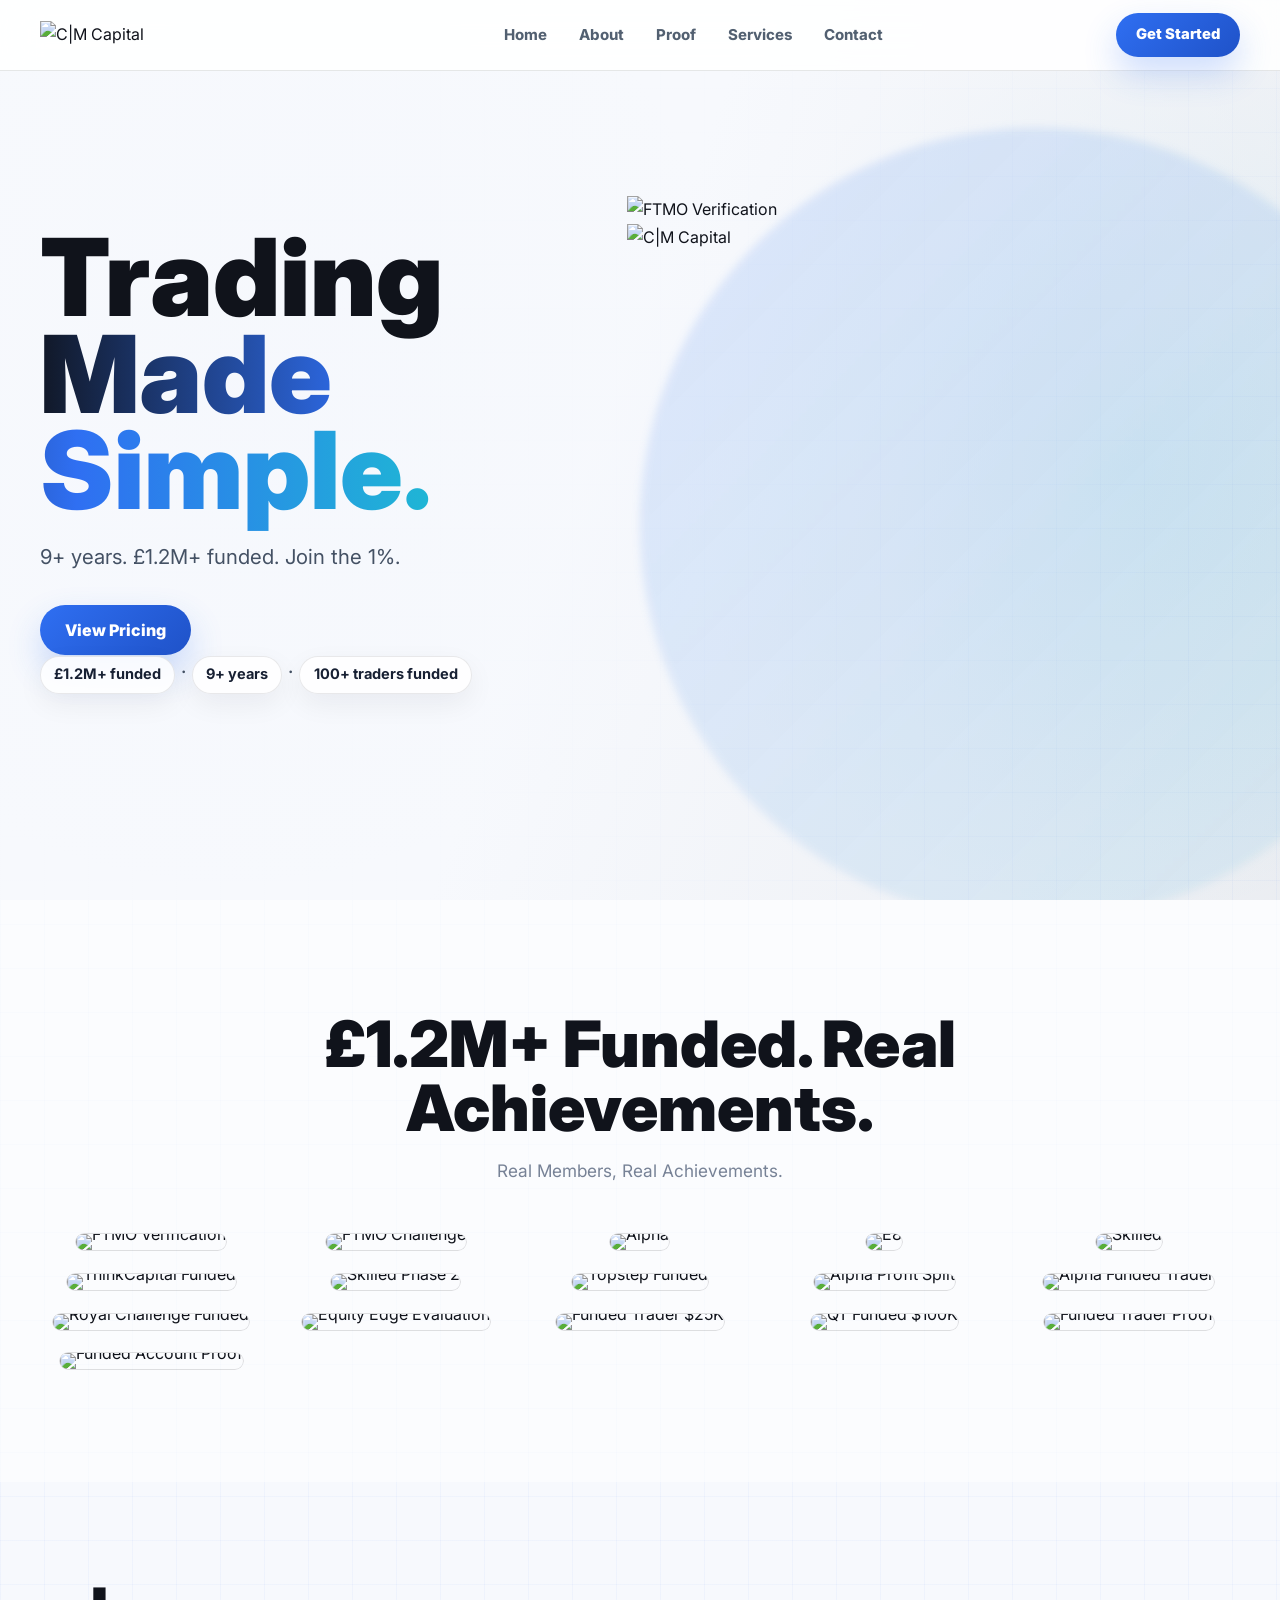
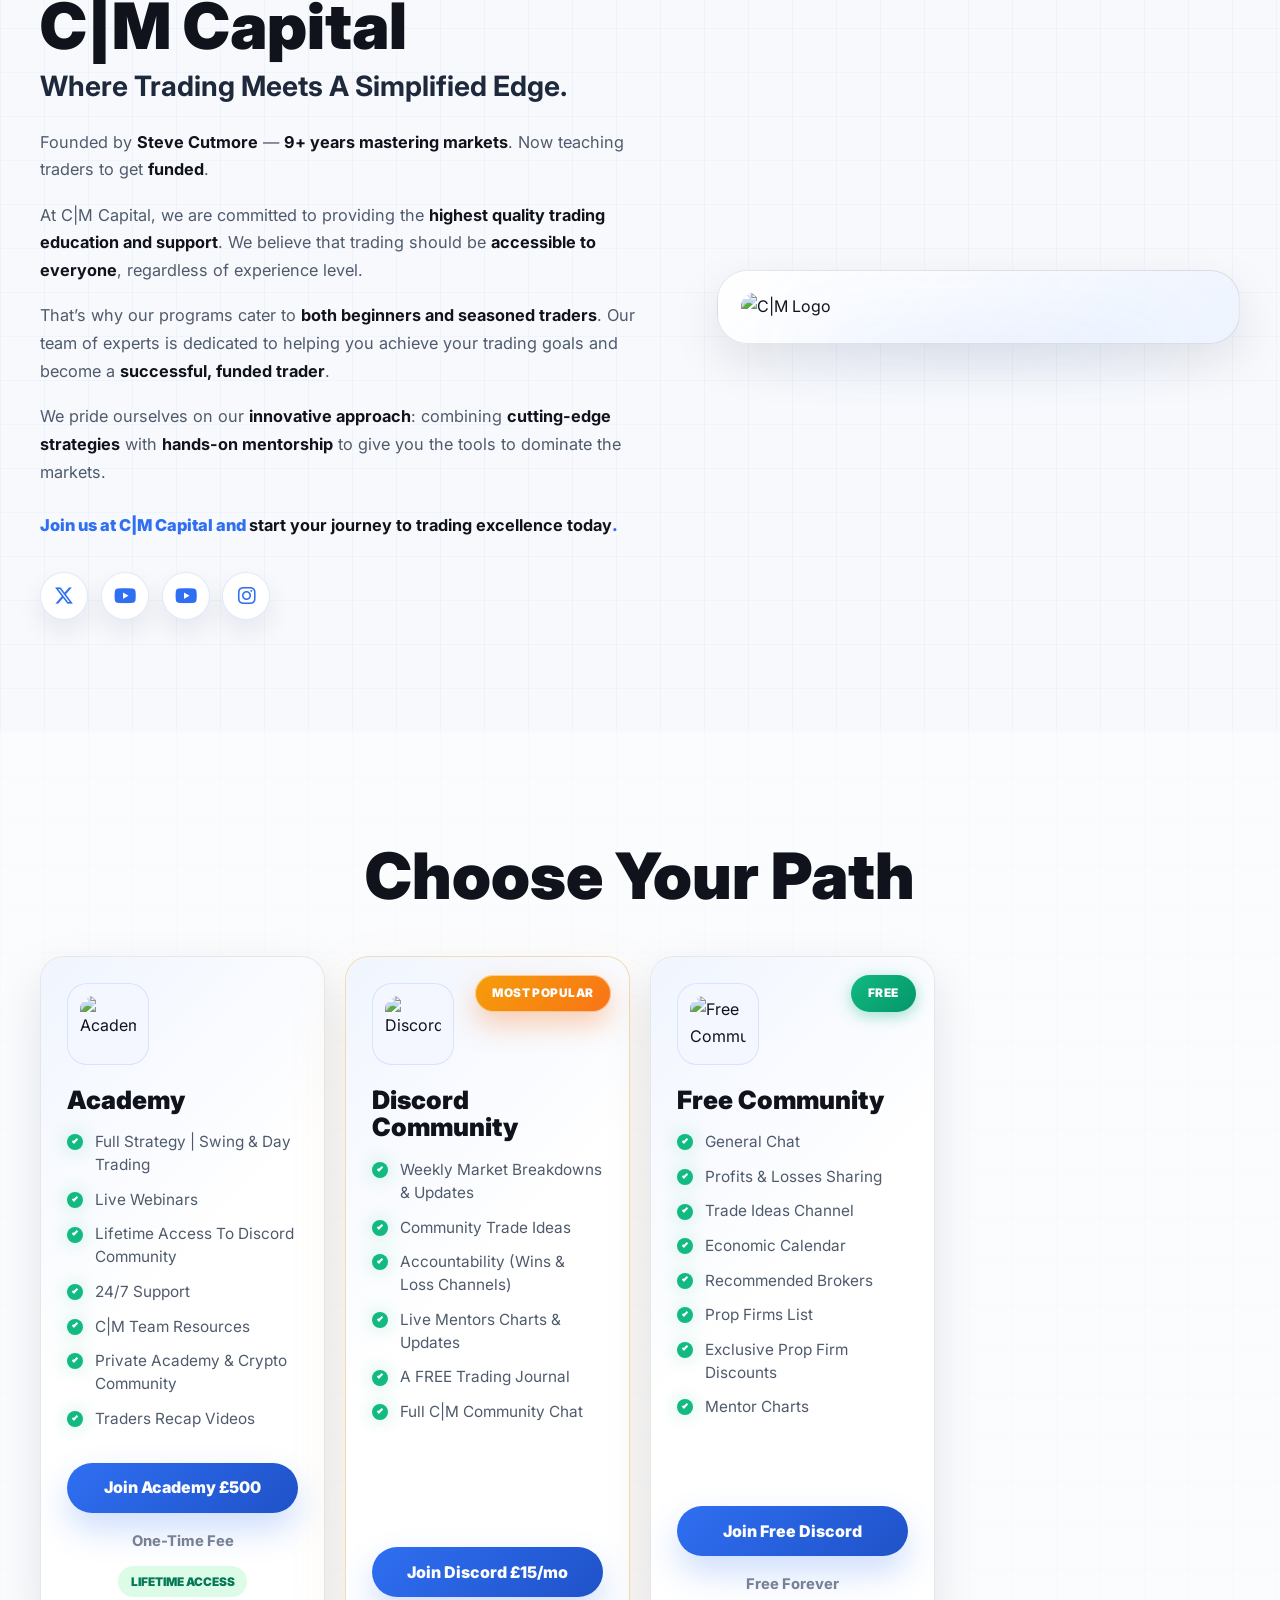
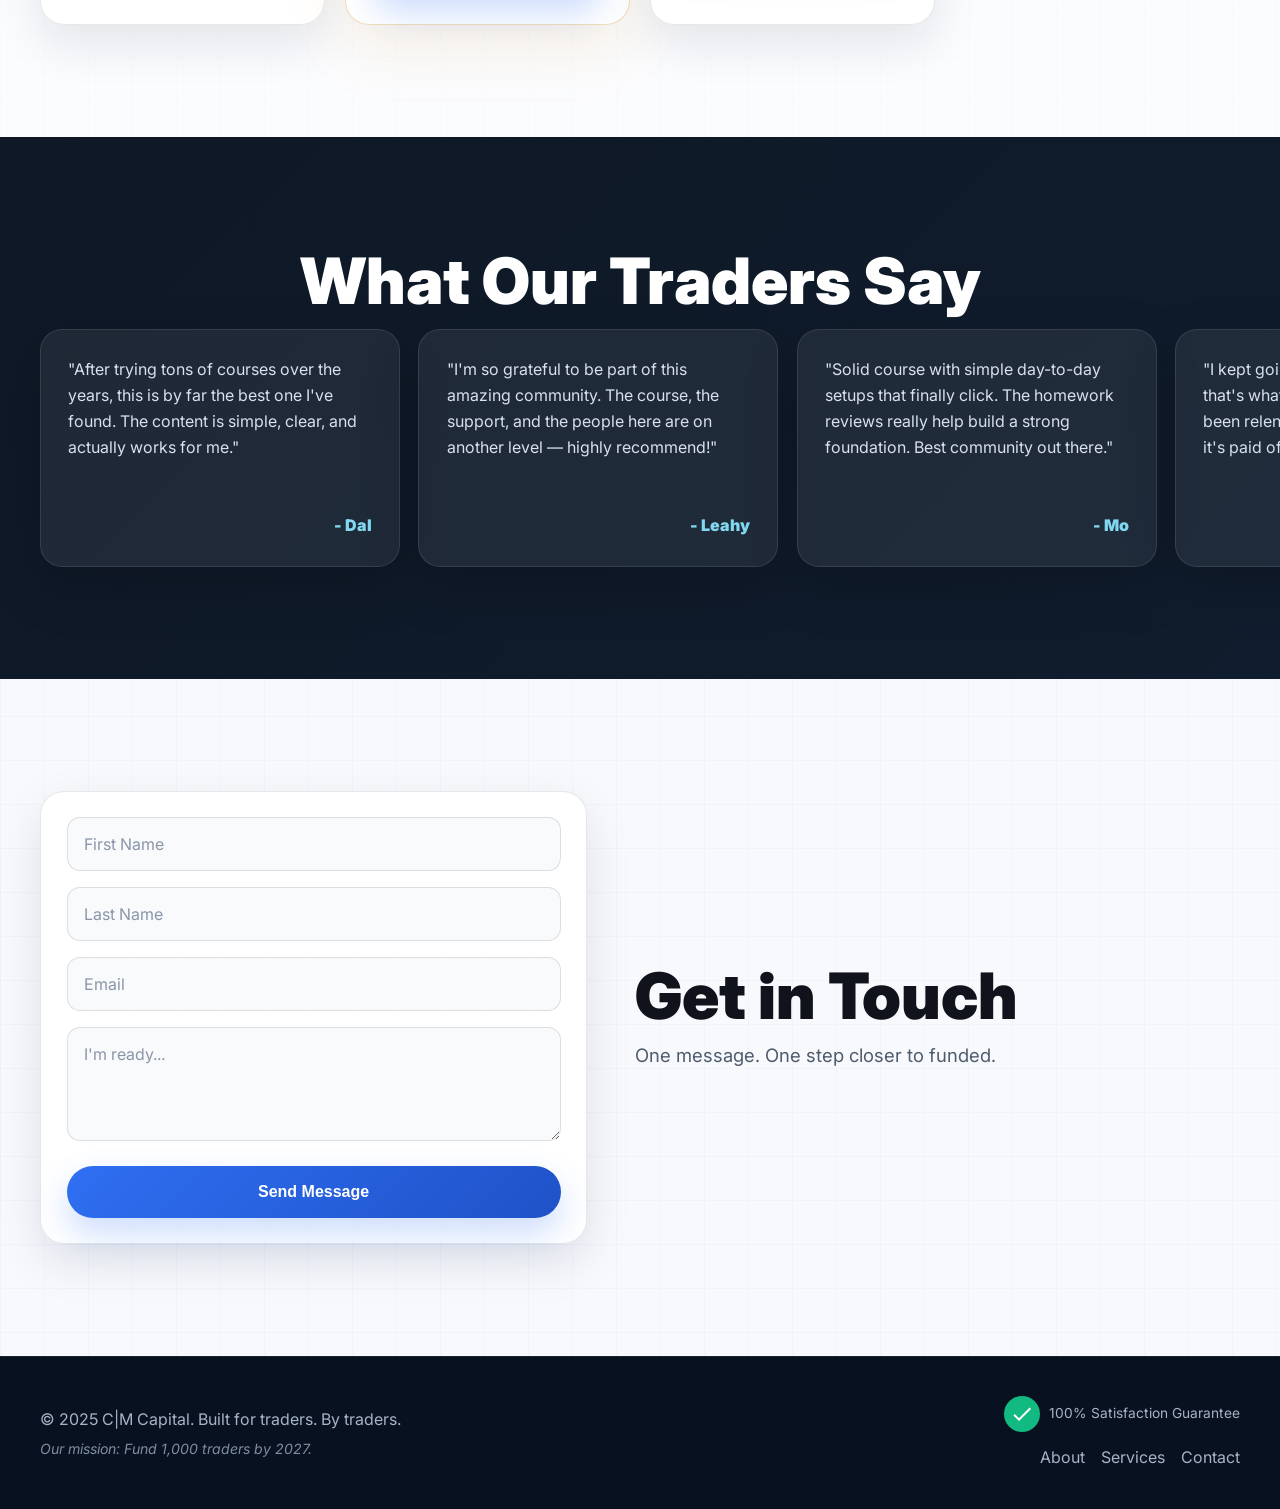
==== commit 4ecbbc9d: "Update Discord link in index.html" ====
--- a/index.html
+++ b/index.html
@@ -5,144 +5,143 @@
   <meta name="viewport" content="width=device-width, initial-scale=1.0"/>
   <title>C|M Capital - Trading Made Simple</title>
   <meta name="description" content="£1.2M+ funded. 9+ years mastery. Join the 1%." />
+  <!-- Open Graph -->
   <meta property="og:title" content="C|M Capital - Trading Made Simple" />
   <meta property="og:description" content="Live mentorship. Funded accounts. Real results." />
-  <meta property="og:image" content="assets/logo-stacked-dark.png" />
+  <meta property="og:image" content="https://static.wixstatic.com/media/12b4e4_751fdc05f7714161b93ce2700e6ad4f7~mv2.png" />
   <meta property="og:url" content="https://cmcapital.co" />
-  <link rel="icon" href="assets/logo-mark-dark.png" />
-  <link rel="preconnect" href="https://fonts.googleapis.com">
-  <link rel="preconnect" href="https://fonts.gstatic.com" crossorigin>
+  <!-- Favicon -->
+  <link rel="icon" href="https://static.wixstatic.com/media/12b4e4_d2273b99836642ce99d73f5ccbe21df5~mv2.png" />
+  <!-- Fonts -->
   <link href="https://fonts.googleapis.com/css2?family=Inter:wght@300;400;500;600;700;800;900&display=swap" rel="stylesheet">
+  <!-- Font Awesome -->
   <link rel="stylesheet" href="https://cdnjs.cloudflare.com/ajax/libs/font-awesome/6.5.0/css/all.min.css" crossorigin="anonymous" referrerpolicy="no-referrer" />
+  <!-- Lightbox -->
   <link href="https://cdnjs.cloudflare.com/ajax/libs/lightbox2/2.11.4/css/lightbox.min.css" rel="stylesheet">
+  <!-- CSS -->
   <link rel="stylesheet" href="style.css">
+  <!-- jQuery for Lightbox -->
   <script src="https://cdnjs.cloudflare.com/ajax/libs/jquery/3.7.1/jquery.min.js"></script>
 </head>
 <body>
+
+  <!-- NAVBAR -->
   <nav class="navbar">
     <div class="container nav-content">
-      <a class="logo" href="#hero" aria-label="C|M Capital home">
-        <img src="assets/logo-nav.png" alt="C|M Capital" class="logo-img">
-      </a>
-      <button class="nav-toggle" type="button" aria-label="Open menu" aria-expanded="false">
-        <span></span>
-        <span></span>
-      </button>
+      <div class="logo">
+        <img src="https://static.wixstatic.com/media/12b4e4_d2273b99836642ce99d73f5ccbe21df5~mv2.png" alt="C|M Capital" class="logo-img">
+      </div>
       <ul class="nav-links">
         <li><a href="#hero">Home</a></li>
-        <li><a href="#proof">Results</a></li>
+        <li><a href="#about">About</a></li>
+        <li><a href="#proof">Proof</a></li>
         <li><a href="#services">Services</a></li>
-        <li><a href="#members">Members</a></li>
         <li><a href="#contact">Contact</a></li>
-        <li class="nav-mobile-action"><a href="/api/auth/login">Log In</a></li>
-        <li class="nav-mobile-action"><a href="#services">Sign Up</a></li>
       </ul>
-      <div class="nav-actions">
-        <a href="/api/auth/login" class="login-btn">Log In</a>
-        <a href="#services" class="nav-btn">Sign Up</a>
-      </div>
+      <a href="#services" class="nav-btn">Get Started</a>
     </div>
   </nav>
 
+  <!-- HERO -->
   <section id="hero" class="hero">
-    <div class="hero-bg" aria-hidden="true"></div>
     <div class="container hero-grid">
       <div class="hero-left">
-        <span class="eyebrow">C|M Capital Trading Education</span>
         <h1>Trading <span class="gradient-text">Made Simple.</span></h1>
-        <p>Build a cleaner process for the markets with live mentorship, funded-account guidance, and a strategy designed to make trading feel less chaotic.</p>
-        <div class="hero-actions">
-          <a href="#services" class="btn-primary">Sign Up</a>
-          <a href="/api/auth/login" class="btn-secondary">Member Login</a>
-        </div>
+        <p>9+ years. £1.2M+ funded. Join the 1%.</p>
+        <a href="#services" class="btn-primary">View Pricing</a>
         <div class="hero-trust">
-          <strong>£1.2M+ funded</strong>
-          <strong>9+ years</strong>
-          <strong>Live mentorship</strong>
+          <p><strong>£1.2M+ funded</strong> · <strong>9+ years</strong> · <strong>100+ traders funded</strong></p>
         </div>
       </div>
       <div class="hero-right">
-        <div class="hero-terminal">
-          <div class="terminal-top">
-            <img src="assets/logo-terminal.png" alt="C|M Capital" class="terminal-logo">
-            <span>Member Access</span>
-          </div>
-          <div class="access-panel">
-            <div class="access-row is-active">
-              <span>Academy</span>
-              <strong>Course + Discord + Resources</strong>
-            </div>
-            <div class="access-row">
-              <span>Discord</span>
-              <strong>Community + Market Breakdowns</strong>
-            </div>
-            <div class="access-row">
-              <span>Ebook</span>
-              <strong>Included with Academy | £20 standalone</strong>
-            </div>
-            <div class="access-row">
-              <span>Free</span>
-              <strong>Starter Community</strong>
-            </div>
-          </div>
-          <div class="chart-panel portal-chart" aria-hidden="true">
-            <span style="height: 28%"></span>
-            <span style="height: 46%"></span>
-            <span style="height: 35%"></span>
-            <span style="height: 62%"></span>
-            <span style="height: 54%"></span>
-            <span style="height: 78%"></span>
-            <span style="height: 68%"></span>
-            <span style="height: 88%"></span>
-          </div>
-          <div class="terminal-footer">
-            <span>Risk-first education</span>
-            <span>Live breakdowns</span>
-          </div>
-        </div>
-        <img src="assets/logo-mark-dark.png" alt="" class="hero-watermark" aria-hidden="true">
-      </div>
-    </div>
-  </section>
-
-  <section class="signal-strip" aria-label="C|M Capital trading education highlights">
-    <div class="container signal-grid">
-      <div><span>01</span><strong>Learn the full strategy</strong></div>
-      <div><span>02</span><strong>Join live market sessions</strong></div>
-      <div><span>03</span><strong>Build a funded-trader routine</strong></div>
-    </div>
-  </section>
-
+        <div class="hero-cert">
+          <img src="https://static.wixstatic.com/media/12b4e4_e1417896304c4956a970305b742f949b~mv2.jpg" alt="FTMO Verification">
+        </div>
+        <div class="hero-logo">
+          <img src="https://static.wixstatic.com/media/12b4e4_44670c0340fc4a799f0ab789c70c0625~mv2.png" alt="C|M Capital">
+        </div>
+      </div>
+    </div>
+  </section>
+
+  <!-- PROOF -->
   <section id="proof" class="proof">
     <div class="container">
-      <span class="section-kicker">Verified progress</span>
       <h2 class="section-title">£1.2M+ Funded. Real Achievements.</h2>
       <p class="proof-subtitle">Real Members, Real Achievements.</p>
       <div class="certificates-grid">
-        <a class="cert-card" href="https://static.wixstatic.com/media/12b4e4_e1417896304c4956a970305b742f949b~mv2.jpg" data-lightbox="proof" data-title="FTMO Verification"><img src="https://static.wixstatic.com/media/12b4e4_e1417896304c4956a970305b742f949b~mv2.jpg" alt="FTMO Verification"><span class="cert-glow"></span></a>
-        <a class="cert-card" href="https://static.wixstatic.com/media/12b4e4_af89cdf33e094489925b03c1c34840d3~mv2.jpg" data-lightbox="proof" data-title="FTMO Challenge"><img src="https://static.wixstatic.com/media/12b4e4_af89cdf33e094489925b03c1c34840d3~mv2.jpg" alt="FTMO Challenge"><span class="cert-glow"></span></a>
-        <a class="cert-card" href="https://static.wixstatic.com/media/12b4e4_b491c14f92e9499aa1f7ddf13540d034~mv2.png" data-lightbox="proof" data-title="Alpha"><img src="https://static.wixstatic.com/media/12b4e4_b491c14f92e9499aa1f7ddf13540d034~mv2.png" alt="Alpha"><span class="cert-glow"></span></a>
-        <a class="cert-card" href="https://static.wixstatic.com/media/12b4e4_dbfcf0c37f68417fbc602f39824dcedd~mv2.png" data-lightbox="proof" data-title="E8"><img src="https://static.wixstatic.com/media/12b4e4_dbfcf0c37f68417fbc602f39824dcedd~mv2.png" alt="E8"><span class="cert-glow"></span></a>
-        <a class="cert-card" href="https://static.wixstatic.com/media/12b4e4_911b5778fcf64243b6e887a0fd3acbe9~mv2.jpg" data-lightbox="proof" data-title="Skilled"><img src="https://static.wixstatic.com/media/12b4e4_911b5778fcf64243b6e887a0fd3acbe9~mv2.jpg" alt="Skilled"><span class="cert-glow"></span></a>
-        <a class="cert-card" href="https://static.wixstatic.com/media/12b4e4_2cb5f54d4d69474cb97d117338f6e626~mv2.jpg" data-lightbox="proof" data-title="ThinkCapital Funded"><img src="https://static.wixstatic.com/media/12b4e4_2cb5f54d4d69474cb97d117338f6e626~mv2.jpg" alt="ThinkCapital Funded"><span class="cert-glow"></span></a>
-        <a class="cert-card" href="https://static.wixstatic.com/media/12b4e4_65e0b459e53a41cd99a634537b96ced6~mv2.png" data-lightbox="proof" data-title="Skilled Phase 2"><img src="https://static.wixstatic.com/media/12b4e4_65e0b459e53a41cd99a634537b96ced6~mv2.png" alt="Skilled Phase 2"><span class="cert-glow"></span></a>
-        <a class="cert-card" href="https://static.wixstatic.com/media/12b4e4_06692466dd7548918edb45f351cd4873~mv2.jpg" data-lightbox="proof" data-title="Topstep Funded"><img src="https://static.wixstatic.com/media/12b4e4_06692466dd7548918edb45f351cd4873~mv2.jpg" alt="Topstep Funded"><span class="cert-glow"></span></a>
-        <a class="cert-card" href="https://static.wixstatic.com/media/12b4e4_3f2abed88b6144588541aa51b0d57181~mv2.jpg" data-lightbox="proof" data-title="Alpha Profit Split"><img src="https://static.wixstatic.com/media/12b4e4_3f2abed88b6144588541aa51b0d57181~mv2.jpg" alt="Alpha Profit Split"><span class="cert-glow"></span></a>
-        <a class="cert-card" href="https://static.wixstatic.com/media/12b4e4_bcabf772ca8643dc823edd0024297e35~mv2.jpg" data-lightbox="proof" data-title="Alpha Funded Trader"><img src="https://static.wixstatic.com/media/12b4e4_bcabf772ca8643dc823edd0024297e35~mv2.jpg" alt="Alpha Funded Trader"><span class="cert-glow"></span></a>
-        <a class="cert-card" href="https://static.wixstatic.com/media/12b4e4_582b4f75664f4051b3f0eda8b9ce3d25~mv2.jpg" data-lightbox="proof" data-title="Royal Challenge Funded"><img src="https://static.wixstatic.com/media/12b4e4_582b4f75664f4051b3f0eda8b9ce3d25~mv2.jpg" alt="Royal Challenge Funded"><span class="cert-glow"></span></a>
-        <a class="cert-card" href="https://static.wixstatic.com/media/12b4e4_2be69b20c9bc46779ba161b82480376c~mv2.jpg" data-lightbox="proof" data-title="Equity Edge Evaluation"><img src="https://static.wixstatic.com/media/12b4e4_2be69b20c9bc46779ba161b82480376c~mv2.jpg" alt="Equity Edge Evaluation"><span class="cert-glow"></span></a>
-        <a class="cert-card" href="https://static.wixstatic.com/media/12b4e4_3b68e37e5990472d8f9543b2bd538611~mv2.jpg" data-lightbox="proof" data-title="Funded Trader $25K"><img src="https://static.wixstatic.com/media/12b4e4_3b68e37e5990472d8f9543b2bd538611~mv2.jpg" alt="Funded Trader $25K"><span class="cert-glow"></span></a>
-        <a class="cert-card" href="https://static.wixstatic.com/media/12b4e4_d21b482038c84461b9a18f4f8c573eab~mv2.png" data-lightbox="proof" data-title="QT Funded $100K"><img src="https://static.wixstatic.com/media/12b4e4_d21b482038c84461b9a18f4f8c573eab~mv2.png" alt="QT Funded $100K"><span class="cert-glow"></span></a>
-        <a class="cert-card" href="https://static.wixstatic.com/media/12b4e4_6346a190fcfa47949b066a9511353f56~mv2.jpg" data-lightbox="proof" data-title="Funded Trader Proof"><img src="https://static.wixstatic.com/media/12b4e4_6346a190fcfa47949b066a9511353f56~mv2.jpg" alt="Funded Trader Proof"><span class="cert-glow"></span></a>
-        <a class="cert-card" href="https://static.wixstatic.com/media/12b4e4_2991ce1c50b240f79df9163320932eb6~mv2.jpg" data-lightbox="proof" data-title="Funded Account Proof"><img src="https://static.wixstatic.com/media/12b4e4_2991ce1c50b240f79df9163320932eb6~mv2.jpg" alt="Funded Account Proof"><span class="cert-glow"></span></a>
-      </div>
-    </div>
-  </section>
-
+        <div class="cert-card" data-lightbox="proof">
+          <img src="https://static.wixstatic.com/media/12b4e4_e1417896304c4956a970305b742f949b~mv2.jpg" alt="FTMO Verification">
+          <div class="cert-glow"></div>
+        </div>
+        <div class="cert-card" data-lightbox="proof">
+          <img src="https://static.wixstatic.com/media/12b4e4_af89cdf33e094489925b03c1c34840d3~mv2.jpg" alt="FTMO Challenge">
+          <div class="cert-glow"></div>
+        </div>
+        <div class="cert-card" data-lightbox="proof">
+          <img src="https://static.wixstatic.com/media/12b4e4_b491c14f92e9499aa1f7ddf13540d034~mv2.png" alt="Alpha">
+          <div class="cert-glow"></div>
+        </div>
+        <div class="cert-card" data-lightbox="proof">
+          <img src="https://static.wixstatic.com/media/12b4e4_dbfcf0c37f68417fbc602f39824dcedd~mv2.png" alt="E8">
+          <div class="cert-glow"></div>
+        </div>
+        <div class="cert-card" data-lightbox="proof">
+          <img src="https://static.wixstatic.com/media/12b4e4_911b5778fcf64243b6e887a0fd3acbe9~mv2.jpg" alt="Skilled">
+          <div class="cert-glow"></div>
+        </div>
+        <div class="cert-card" data-lightbox="proof">
+          <img src="https://static.wixstatic.com/media/12b4e4_2cb5f54d4d69474cb97d117338f6e626~mv2.jpg" alt="ThinkCapital Funded">
+          <div class="cert-glow"></div>
+        </div>
+        <div class="cert-card" data-lightbox="proof">
+          <img src="https://static.wixstatic.com/media/12b4e4_65e0b459e53a41cd99a634537b96ced6~mv2.png" alt="Skilled Phase 2">
+          <div class="cert-glow"></div>
+        </div>
+        <div class="cert-card" data-lightbox="proof">
+          <img src="https://static.wixstatic.com/media/12b4e4_06692466dd7548918edb45f351cd4873~mv2.jpg" alt="Topstep Funded">
+          <div class="cert-glow"></div>
+        </div>
+        <div class="cert-card" data-lightbox="proof">
+          <img src="https://static.wixstatic.com/media/12b4e4_3f2abed88b6144588541aa51b0d57181~mv2.jpg" alt="Alpha Profit Split">
+          <div class="cert-glow"></div>
+        </div>
+        <div class="cert-card" data-lightbox="proof">
+          <img src="https://static.wixstatic.com/media/12b4e4_bcabf772ca8643dc823edd0024297e35~mv2.jpg" alt="Alpha Funded Trader">
+          <div class="cert-glow"></div>
+        </div>
+        <div class="cert-card" data-lightbox="proof">
+          <img src="https://static.wixstatic.com/media/12b4e4_582b4f75664f4051b3f0eda8b9ce3d25~mv2.jpg" alt="Royal Challenge Funded">
+          <div class="cert-glow"></div>
+        </div>
+        <div class="cert-card" data-lightbox="proof">
+          <img src="https://static.wixstatic.com/media/12b4e4_2be69b20c9bc46779ba161b82480376c~mv2.jpg" alt="Equity Edge Evaluation">
+          <div class="cert-glow"></div>
+        </div>
+        <div class="cert-card" data-lightbox="proof">
+          <img src="https://static.wixstatic.com/media/12b4e4_3b68e37e5990472d8f9543b2bd538611~mv2.jpg" alt="Funded Trader $25K">
+          <div class="cert-glow"></div>
+        </div>
+        <div class="cert-card" data-lightbox="proof">
+          <img src="https://static.wixstatic.com/media/12b4e4_d21b482038c84461b9a18f4f8c573eab~mv2.png" alt="QT Funded $100K">
+          <div class="cert-glow"></div>
+        </div>
+        <div class="cert-card" data-lightbox="proof">
+          <img src="https://static.wixstatic.com/media/12b4e4_6346a190fcfa47949b066a9511353f56~mv2.jpg" alt="Funded Trader Proof">
+          <div class="cert-glow"></div>
+        </div>
+        <div class="cert-card" data-lightbox="proof">
+          <img src="https://static.wixstatic.com/media/12b4e4_2991ce1c50b240f79df9163320932eb6~mv2.jpg" alt="Funded Account Proof">
+          <div class="cert-glow"></div>
+        </div>
+      </div>
+    </div>
+  </section>
+
+  <!-- ABOUT -->
   <section id="about" class="about">
     <div class="container about-grid">
       <div class="about-text">
-        <span class="section-kicker">The edge</span>
         <h3>C|M Capital</h3>
         <h4>Where Trading Meets A Simplified Edge.</h4>
         <p>Founded by <strong>Steve Cutmore</strong> — <strong>9+ years mastering markets</strong>. Now teaching traders to get <strong>funded</strong>.</p>
@@ -151,161 +150,214 @@
         <p>We pride ourselves on our <strong>innovative approach</strong>: combining <strong>cutting-edge strategies</strong> with <strong>hands-on mentorship</strong> to give you the tools to dominate the markets.</p>
         <p class="about-cta">Join us at C|M Capital and <strong>start your journey to trading excellence today</strong>.</p>
         <div class="social-icons">
-          <a href="https://x.com/LordCutmore" target="_blank" rel="noopener" aria-label="X (Twitter)" class="social-link"><i class="fab fa-x-twitter"></i></a>
-          <a href="https://www.youtube.com/@CMCapitalSteve" target="_blank" rel="noopener" aria-label="YouTube - C|M Capital" class="social-link"><i class="fab fa-youtube"></i></a>
-          <a href="https://www.youtube.com/@SteveCutmore" target="_blank" rel="noopener" aria-label="YouTube - Steve Cutmore" class="social-link"><i class="fab fa-youtube"></i></a>
-          <a href="https://www.instagram.com/cm_capital1/" target="_blank" rel="noopener" aria-label="Instagram" class="social-link"><i class="fab fa-instagram"></i></a>
+          <a href="https://x.com/LordCutmore" target="_blank" aria-label="X (Twitter)" class="social-link">
+            <i class="fab fa-x-twitter"></i>
+          </a>
+          <a href="https://www.youtube.com/@CMCapitalSteve" target="_blank" aria-label="YouTube - C|M Capital" class="social-link">
+            <i class="fab fa-youtube"></i>
+          </a>
+          <a href="https://www.youtube.com/@SteveCutmore" target="_blank" aria-label="YouTube - Steve Cutmore" class="social-link">
+            <i class="fab fa-youtube"></i>
+          </a>
+          <a href="https://www.instagram.com/cm_capital1/" target="_blank" aria-label="Instagram" class="social-link">
+            <i class="fab fa-instagram"></i>
+          </a>
         </div>
       </div>
       <div class="about-img">
-        <img src="assets/logo-stacked-dark.png" alt="C|M Logo">
-      </div>
-    </div>
-  </section>
-
+        <img src="https://static.wixstatic.com/media/12b4e4_751fdc05f7714161b93ce2700e6ad4f7~mv2.png" alt="C|M Logo">
+      </div>
+    </div>
+  </section>
+
+  <!-- SERVICES -->
   <section id="services" class="services">
     <div class="container">
-      <span class="section-kicker">Your next move</span>
       <h2 class="section-title">Choose Your Path</h2>
-      <p class="section-intro">Every product leads into the same clean member system. Whop handles the purchase, your access level decides what opens inside.</p>
       <div class="services-grid">
+
+        <!-- ACADEMY -->
         <div class="service-card">
-          <div class="card-icon-circle"><img src="https://static.wixstatic.com/media/12b4e4_d2369c2d73ae47ee8c82baf05413bcec~mv2.jpg" alt="Academy" class="card-icon-img"></div>
+          <div class="card-icon-circle">
+            <img src="https://static.wixstatic.com/media/12b4e4_d2369c2d73ae47ee8c82baf05413bcec~mv2.jpg" alt="Academy" class="card-icon-img">
+          </div>
           <h3>Academy</h3>
           <ul class="service-list">
-            <li>Full Strategy | Swing & Day Trading</li><li>Live Webinars</li><li>Lifetime Access To Discord Community</li><li>24/7 Support</li><li>C|M Team Resources</li><li>Private Academy & Crypto Community</li><li>Traders Recap Videos</li>
+            <li>Full Strategy | Swing & Day Trading</li>
+            <li>Live Webinars</li>
+            <li>Lifetime Access To Discord Community</li>
+            <li>24/7 Support</li>
+            <li>C|M Team Resources</li>
+            <li>Private Academy & Crypto Community</li>
+            <li>Traders Recap Videos</li>
           </ul>
-          <a href="https://whop.com/checkout/plan_ubTXAZqwcYjle" class="btn-card" target="_blank" rel="noopener">Join Academy £500</a>
-          <div class="price-box"><p class="price-sub">One-Time Fee</p></div>
+          <a href="https://whop.com/checkout/1wsZYxfIgPrjokoErn-uOrv-uCW8-36NF-6nrLn2j141j3/" class="btn-card" target="_blank">Join Academy £500</a>
+          <div class="price-box">
+            <p class="price-sub">One-Time Fee</p>
+          </div>
           <span class="lifetime-badge">LIFETIME ACCESS</span>
         </div>
-        <div class="service-card ebook-card">
-          <span class="badge badge-ebook">Included In Academy</span>
-          <div class="ebook-cover-wrap"><span class="ebook-shine" aria-hidden="true"></span><img src="assets/ebook-cover.png" alt="CM Capital Strategy Ebook cover"></div>
-          <h3>Strategy Ebook</h3>
-          <ul class="service-list">
-            <li>C|M Strategy Ebook</li><li>Included for Academy members</li><li>£20 lifetime access</li><li>Member-area reader access</li>
-          </ul>
-          <a href="https://whop.com/checkout/plan_Tot7zhkOdHlPX" class="btn-card" target="_blank" rel="noopener" data-whop-product="ebook">Buy Ebook £20</a>
-          <div class="price-box"><p class="price-sub">Academy Members Get This Included</p></div>
-        </div>
+
+        <!-- PAID DISCORD -->
         <div class="service-card best-seller">
+          <div class="card-icon-circle">
+            <img src="https://static.wixstatic.com/media/12b4e4_b20c8b9b5b5c4fd4a138de349d25d3da~mv2.png" alt="Discord" class="card-icon-img">
+          </div>
           <span class="badge">Most Popular</span>
-          <div class="card-icon-circle"><img src="https://static.wixstatic.com/media/12b4e4_b20c8b9b5b5c4fd4a138de349d25d3da~mv2.png" alt="Discord" class="card-icon-img"></div>
           <h3>Discord Community</h3>
           <ul class="service-list">
-            <li>Weekly Market Breakdowns & Updates</li><li>Community Trade Ideas</li><li>Accountability (Wins & Loss Channels)</li><li>Live Mentors Charts & Updates</li><li>A FREE Trading Journal</li><li>Full C|M Community Chat</li>
+            <li>Weekly Market Breakdowns & Updates</li>
+            <li>Community Trade Ideas</li>
+            <li>Accountability (Wins & Loss Channels)</li>
+            <li>Live Mentors Charts & Updates</li>
+            <li>A FREE Trading Journal</li>
+            <li>Full C|M Community Chat</li>
           </ul>
-          <a href="https://whop.com/checkout/plan_9veu1Ojz0m4vs" class="btn-card" target="_blank" rel="noopener">Join Discord £15/mo</a>
-        </div>
+          <a href="https://whop.com/checkout/43GmjGqvayAFPvfwd3-3GAn-VuZX-NSmD-OVthFl03P5vk/" class="btn-card" target="_blank">Join Discord £15/mo</a>
+        </div>
+
+        <!-- FREE COMMUNITY -->
         <div class="service-card">
-          <span class="badge badge-free">FREE</span>
-          <div class="card-icon-circle"><img src="https://static.wixstatic.com/media/12b4e4_b20c8b9b5b5c4fd4a138de349d25d3da~mv2.png" alt="Free Community" class="card-icon-img"></div>
+          <span class="badge" style="background: linear-gradient(135deg, #10b981, #059669); box-shadow: 0 4px 15px rgba(16, 185, 129, 0.4);">FREE</span>
+          <div class="card-icon-circle">
+            <img src="https://static.wixstatic.com/media/12b4e4_b20c8b9b5b5c4fd4a138de349d25d3da~mv2.png" alt="Free Community" class="card-icon-img">
+          </div>
           <h3>Free Community</h3>
           <ul class="service-list">
-            <li>General Chat</li><li>Profits & Losses Sharing</li><li>Trade Ideas Channel</li><li>Economic Calendar</li><li>Recommended Brokers</li><li>Prop Firms List</li><li>Exclusive Prop Firm Discounts</li><li>Mentor Charts</li>
+            <li>General Chat</li>
+            <li>Profits & Losses Sharing</li>
+            <li>Trade Ideas Channel</li>
+            <li>Economic Calendar</li>
+            <li>Recommended Brokers</li>
+            <li>Prop Firms List</li>
+            <li>Exclusive Prop Firm Discounts</li>
+            <li>Mentor Charts</li>
           </ul>
-          <a href="https://whop.com/checkout/plan_aQADfPZUcDxqJ" class="btn-card" target="_blank" rel="noopener">Join Free Discord</a>
-          <div class="price-box"><p class="price-sub">Free Forever</p></div>
-        </div>
-      </div>
-    </div>
-  </section>
-
-  <section id="members" class="members">
-    <div class="container">
-      <div class="members-head">
-        <div>
-          <span class="section-kicker">Members area</span>
-          <h2 class="section-title">One Login. The Right Access.</h2>
-        </div>
-        <div class="members-copy">
-          <p>Members log in through Whop. Academy members get the ebook included, while non-Academy buyers can unlock the ebook reader for £20.</p>
-          <div class="members-actions">
-            <a href="/api/auth/login" class="btn-primary">Member Login</a>
-            <a href="#services" class="btn-secondary">Choose Access</a>
-          </div>
-        </div>
-      </div>
-      <div class="access-steps">
-        <article><span>01</span><h3>Buy Through Whop</h3><p>Your existing Whop products stay in charge of payments, Discord access, and customer records.</p></article>
-        <article><span>02</span><h3>Log Into Members</h3><p>The website member area becomes the clean home for course videos, ebook access, and resources.</p></article>
-        <article><span>03</span><h3>Show The Right Content</h3><p>Academy, ebook, paid Discord, and free members each see only the areas linked to their access.</p></article>
-      </div>
-      <div class="portal-grid">
-        <article class="portal-card">
-          <span class="portal-tag">Ebook</span>
-          <h3>Ebook Reader</h3>
-          <p>Included for Academy members, or unlocked separately for £20. Built for viewing inside the member area rather than handing out a raw file.</p>
-        </article>
-        <article class="portal-card">
-          <span class="portal-tag">Academy</span>
-          <h3>Course Library</h3>
-          <p>Structured lesson areas for Academy members, with course videos, recaps, and resources in one clean place.</p>
-        </article>
-        <article class="portal-card">
-          <span class="portal-tag">Discord</span>
-          <h3>Discord Community</h3>
-          <p>Community resources stay inside Discord. Members use the portal to open the right Whop-managed Discord access.</p>
-        </article>
-        <article class="portal-card">
-          <span class="portal-tag">Free</span>
-          <h3>Starter Access</h3>
-          <p>Free members get the basic community entry points without seeing the paid Academy or ebook areas.</p>
-        </article>
-      </div>
-    </div>
-  </section>
-
-  <section id="faq" class="faq">
-    <div class="container faq-grid">
-      <div>
-        <span class="section-kicker">Quick answers</span>
-        <h2 class="section-title">Before You Join</h2>
-      </div>
-      <div class="faq-list">
-        <details open>
-          <summary>Is the ebook included with Academy?</summary>
-          <p>Yes. Academy members get the Strategy Ebook included. Non-Academy members can buy standalone access for £20.</p>
-        </details>
-        <details>
-          <summary>Where do members log in?</summary>
-          <p>Members log in with Whop. Once signed in, the portal checks the member's Whop access and opens the right Academy, Discord, Ebook, or Free area.</p>
-        </details>
-        <details>
-          <summary>Can course videos be watched on the site?</summary>
-          <p>Yes. The member area is designed for embedded course lessons. We can use YouTube unlisted embeds short-term, then upgrade to Vimeo, Bunny, or VdoCipher later.</p>
-        </details>
-      </div>
-    </div>
-  </section>
-
+          <a href="https://discord.com/invite/2SC3w94xyM" class="btn-card" target="_blank">Join Free Discord</a>
+          <div class="price-box">
+            <p class="price-sub">Free Forever</p>
+          </div>
+        </div>
+
+      </div>
+    </div>
+  </section>
+
+  <!-- REVIEWS SLIDER -->
   <section id="reviews" class="reviews">
     <div class="container">
-      <span class="section-kicker">Trader feedback</span>
       <h2 class="section-title">What Our Traders Say</h2>
-    </div>
-    <div class="reviews-track" aria-label="Trader reviews">
       <div class="reviews-slider">
-        <article class="review-card"><p class="review-text">"After trying tons of courses over the years, this is by far the best one I've found. The content is simple, clear, and actually works for me."</p><p class="review-author">- Dal</p></article>
-        <article class="review-card"><p class="review-text">"I'm so grateful to be part of this amazing community. The course, the support, and the people here are on another level — highly recommend!"</p><p class="review-author">- Leahy</p></article>
-        <article class="review-card"><p class="review-text">"Solid course with simple day-to-day setups that finally click. The homework reviews really help build a strong foundation. Best community out there."</p><p class="review-author">- Mo</p></article>
-        <article class="review-card"><p class="review-text">"I kept going back to your videos — that's what really helped me. You've been relentless for about 6 months and it's paid off big time for me."</p><p class="review-author">- JP</p></article>
-        <article class="review-card"><p class="review-text">"I watched a few of your trade breakdowns to see how you spotted those really intricate entries. That’s when I realised what I was missing with S&D — massive help, thanks mate!"</p><p class="review-author">- Jonathon</p></article>
-        <article class="review-card"><p class="review-text">"After trying tons of courses over the years, this is by far the best one I've found. The content is simple, clear, and actually works for me."</p><p class="review-author">- Dal</p></article>
-        <article class="review-card"><p class="review-text">"I'm so grateful to be part of this amazing community. The course, the support, and the people here are on another level — highly recommend!"</p><p class="review-author">- Leahy</p></article>
-        <article class="review-card"><p class="review-text">"Solid course with simple day-to-day setups that finally click. The homework reviews really help build a strong foundation. Best community out there."</p><p class="review-author">- Mo</p></article>
-        <article class="review-card"><p class="review-text">"I kept going back to your videos — that's what really helped me. You've been relentless for about 6 months and it's paid off big time for me."</p><p class="review-author">- JP</p></article>
-        <article class="review-card"><p class="review-text">"I watched a few of your trade breakdowns to see how you spotted those really intricate entries. That’s when I realised what I was missing with S&D — massive help, thanks mate!"</p><p class="review-author">- Jonathon</p></article>
-        <article class="review-card"><p class="review-text">"After trying tons of courses over the years, this is by far the best one I've found. The content is simple, clear, and actually works for me."</p><p class="review-author">- Dal</p></article>
-        <article class="review-card"><p class="review-text">"I'm so grateful to be part of this amazing community. The course, the support, and the people here are on another level — highly recommend!"</p><p class="review-author">- Leahy</p></article>
-        <article class="review-card"><p class="review-text">"Solid course with simple day-to-day setups that finally click. The homework reviews really help build a strong foundation. Best community out there."</p><p class="review-author">- Mo</p></article>
-        <article class="review-card"><p class="review-text">"I kept going back to your videos — that's what really helped me. You've been relentless for about 6 months and it's paid off big time for me."</p><p class="review-author">- JP</p></article>
-        <article class="review-card"><p class="review-text">"I watched a few of your trade breakdowns to see how you spotted those really intricate entries. That’s when I realised what I was missing with S&D — massive help, thanks mate!"</p><p class="review-author">- Jonathon</p></article>
-      </div>
-    </div>
-  </section>
-
+
+        <!-- Review 1 - Dal -->
+        <div class="review-card">
+          <div class="review-text">
+            "After trying tons of courses over the years, this is by far the best one I've found. The content is simple, clear, and actually works for me."
+          </div>
+          <div class="review-author">- Dal</div>
+        </div>
+        <!-- Review 2 - Leahey -->
+        <div class="review-card">
+          <div class="review-text">
+            "I'm so grateful to be part of this amazing community. The course, the support, and the people here are on another level — highly recommend!"
+          </div>
+          <div class="review-author">- Leahy</div>
+        </div>
+        <!-- Review 3 - Mo -->
+        <div class="review-card">
+          <div class="review-text">
+            "Solid course with simple day-to-day setups that finally click. The homework reviews really help build a strong foundation. Best community out there."
+          </div>
+          <div class="review-author">- Mo</div>
+        </div>
+
+        <!-- Review 4 - JP -->
+        <div class="review-card">
+          <div class="review-text">
+            "I kept going back to your videos — that's what really helped me. You've been relentless for about 6 months and it's paid off big time for me."
+          </div>
+          <div class="review-author">- JP</div>
+        </div>
+
+        <!-- Review 5 - Jonathon -->
+        <div class="review-card">
+          <div class="review-text">
+            "I watched a few of your trade breakdowns to see how you spotted those really intricate entries. That’s when I realised what I was missing with S&D — massive help, thanks mate!"
+          </div>
+          <div class="review-author">- Jonathon</div>
+        </div>
+
+        <!-- === Duplicates (3 full sets for seamless loop) === -->
+
+        <!-- Set 2 -->
+        <div class="review-card">
+          <div class="review-text">
+            "After trying tons of courses over the years, this is by far the best one I've found. The content is simple, clear, and actually works for me."
+          </div>
+          <div class="review-author">- Dal</div>
+        </div>
+        <div class="review-card">
+          <div class="review-text">
+            "I'm so grateful to be part of this amazing community. The course, the support, and the people here are on another level — highly recommend!"
+          </div>
+          <div class="review-author">- Leahy</div>
+        </div>
+        <div class="review-card">
+          <div class="review-text">
+            "Solid course with simple day-to-day setups that finally click. The homework reviews really help build a strong foundation. Best community out there."
+          </div>
+          <div class="review-author">- Mo</div>
+        </div>
+        <div class="review-card">
+          <div class="review-text">
+            "I kept going back to your videos — that's what really helped me. You've been relentless for about 6 months and it's paid off big time for me."
+          </div>
+          <div class="review-author">- JP</div>
+        </div>
+        <div class="review-card">
+          <div class="review-text">
+            "I watched a few of your trade breakdowns to see how you spotted those really intricate entries. That’s when I realised what I was missing with S&D — massive help, thanks mate!"
+          </div>
+          <div class="review-author">- Jonathon</div>
+        </div>
+
+        <!-- Set 3 -->
+        <div class="review-card">
+          <div class="review-text">
+            "After trying tons of courses over the years, this is by far the best one I've found. The content is simple, clear, and actually works for me."
+          </div>
+          <div class="review-author">- Dal</div>
+        </div>
+        <div class="review-card">
+          <div class="review-text">
+            "I'm so grateful to be part of this amazing community. The course, the support, and the people here are on another level — highly recommend!"
+          </div>
+          <div class="review-author">- Leahy</div>
+        </div>
+        <div class="review-card">
+          <div class="review-text">
+            "Solid course with simple day-to-day setups that finally click. The homework reviews really help build a strong foundation. Best community out there."
+          </div>
+          <div class="review-author">- Mo</div>
+        </div>
+        <div class="review-card">
+          <div class="review-text">
+            "I kept going back to your videos — that's what really helped me. You've been relentless for about 6 months and it's paid off big time for me."
+          </div>
+          <div class="review-author">- JP</div>
+        </div>
+        <div class="review-card">
+          <div class="review-text">
+            "I watched a few of your trade breakdowns to see how you spotted those really intricate entries. That’s when I realised what I was missing with S&D — massive help, thanks mate!"
+          </div>
+          <div class="review-author">- Jonathon</div>
+        </div>
+
+      </div>
+    </div>
+  </section>
+
+  <!-- CONTACT -->
   <section id="contact" class="contact">
     <div class="container contact-grid">
       <form class="contact-form" action="https://formspree.io/f/mgvpndok" method="POST">
@@ -321,7 +373,6 @@
         <p>Message Sent! We’ll reply within 24 hours.</p>
       </div>
       <div class="contact-text">
-        <span class="section-kicker">Start here</span>
         <h2>Get in Touch</h2>
         <p>One message. One step closer to funded.</p>
       </div>
@@ -336,25 +387,21 @@
       </div>
       <div class="footer-right">
         <div class="trust-seal">
-          <svg width="36" height="36" viewBox="0 0 24 24" fill="none" xmlns="http://www.w3.org/2000/svg" aria-hidden="true">
+          <svg width="36" height="36" viewBox="0 0 24 24" fill="none" xmlns="http://www.w3.org/2000/svg" style="border-radius:50%; background:#10b981; padding:6px;">
             <path d="M9 16.17L4.83 12l-1.42 1.41L9 19 21 7l-1.41-1.41z" fill="white"/>
           </svg>
-          <span>Access managed via Whop</span>
+          <span>100% Satisfaction Guarantee</span>
         </div>
         <div class="footer-links">
           <a href="#about">About</a>
           <a href="#services">Services</a>
-          <a href="#members">Members</a>
-          <a href="#faq">FAQ</a>
           <a href="#contact">Contact</a>
         </div>
       </div>
     </div>
-    <div class="container footer-disclaimer">
-      <p>C|M Capital provides trading education only. Nothing on this website is financial advice, investment advice, or a guarantee of results. Trading involves risk and you should only trade with money you can afford to lose.</p>
-    </div>
   </footer>
 
+  <!-- JS -->
   <script src="https://cdnjs.cloudflare.com/ajax/libs/lightbox2/2.11.4/js/lightbox.min.js"></script>
   <script src="script.js"></script>
 </body>
